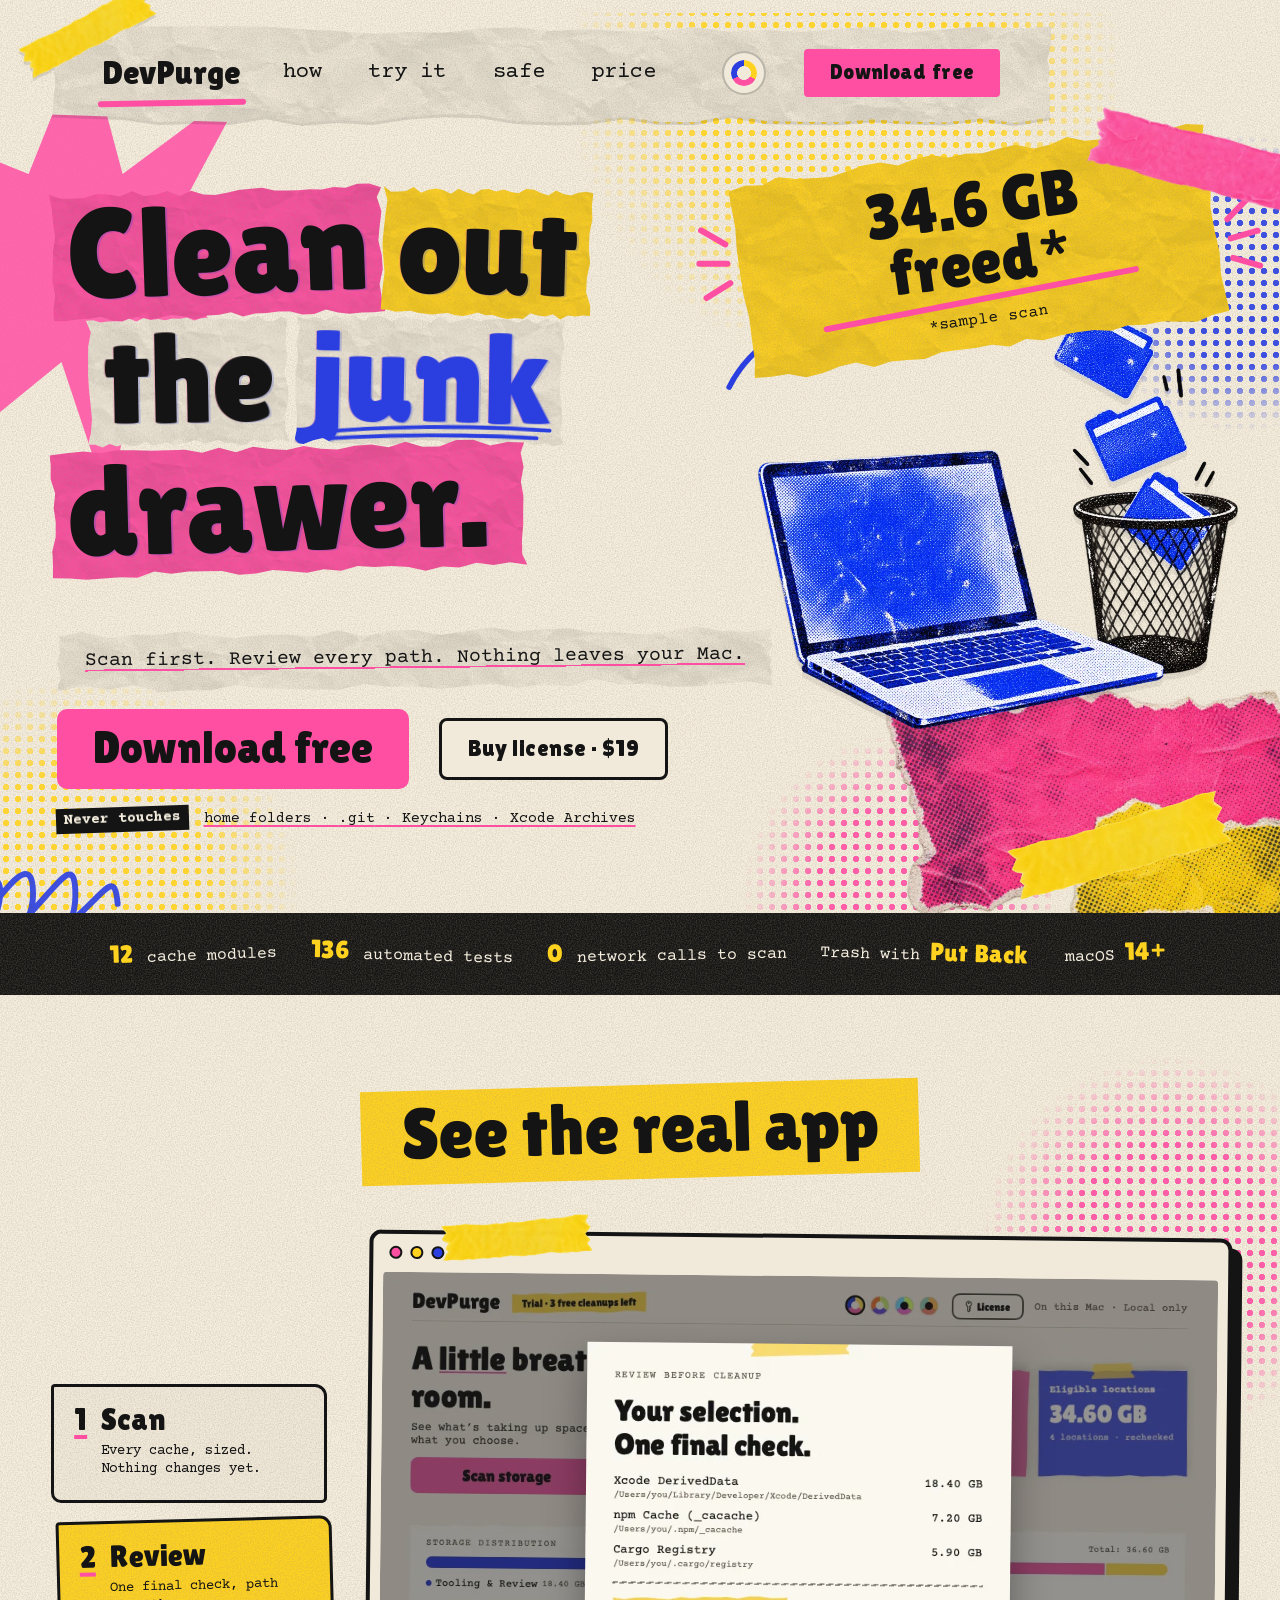
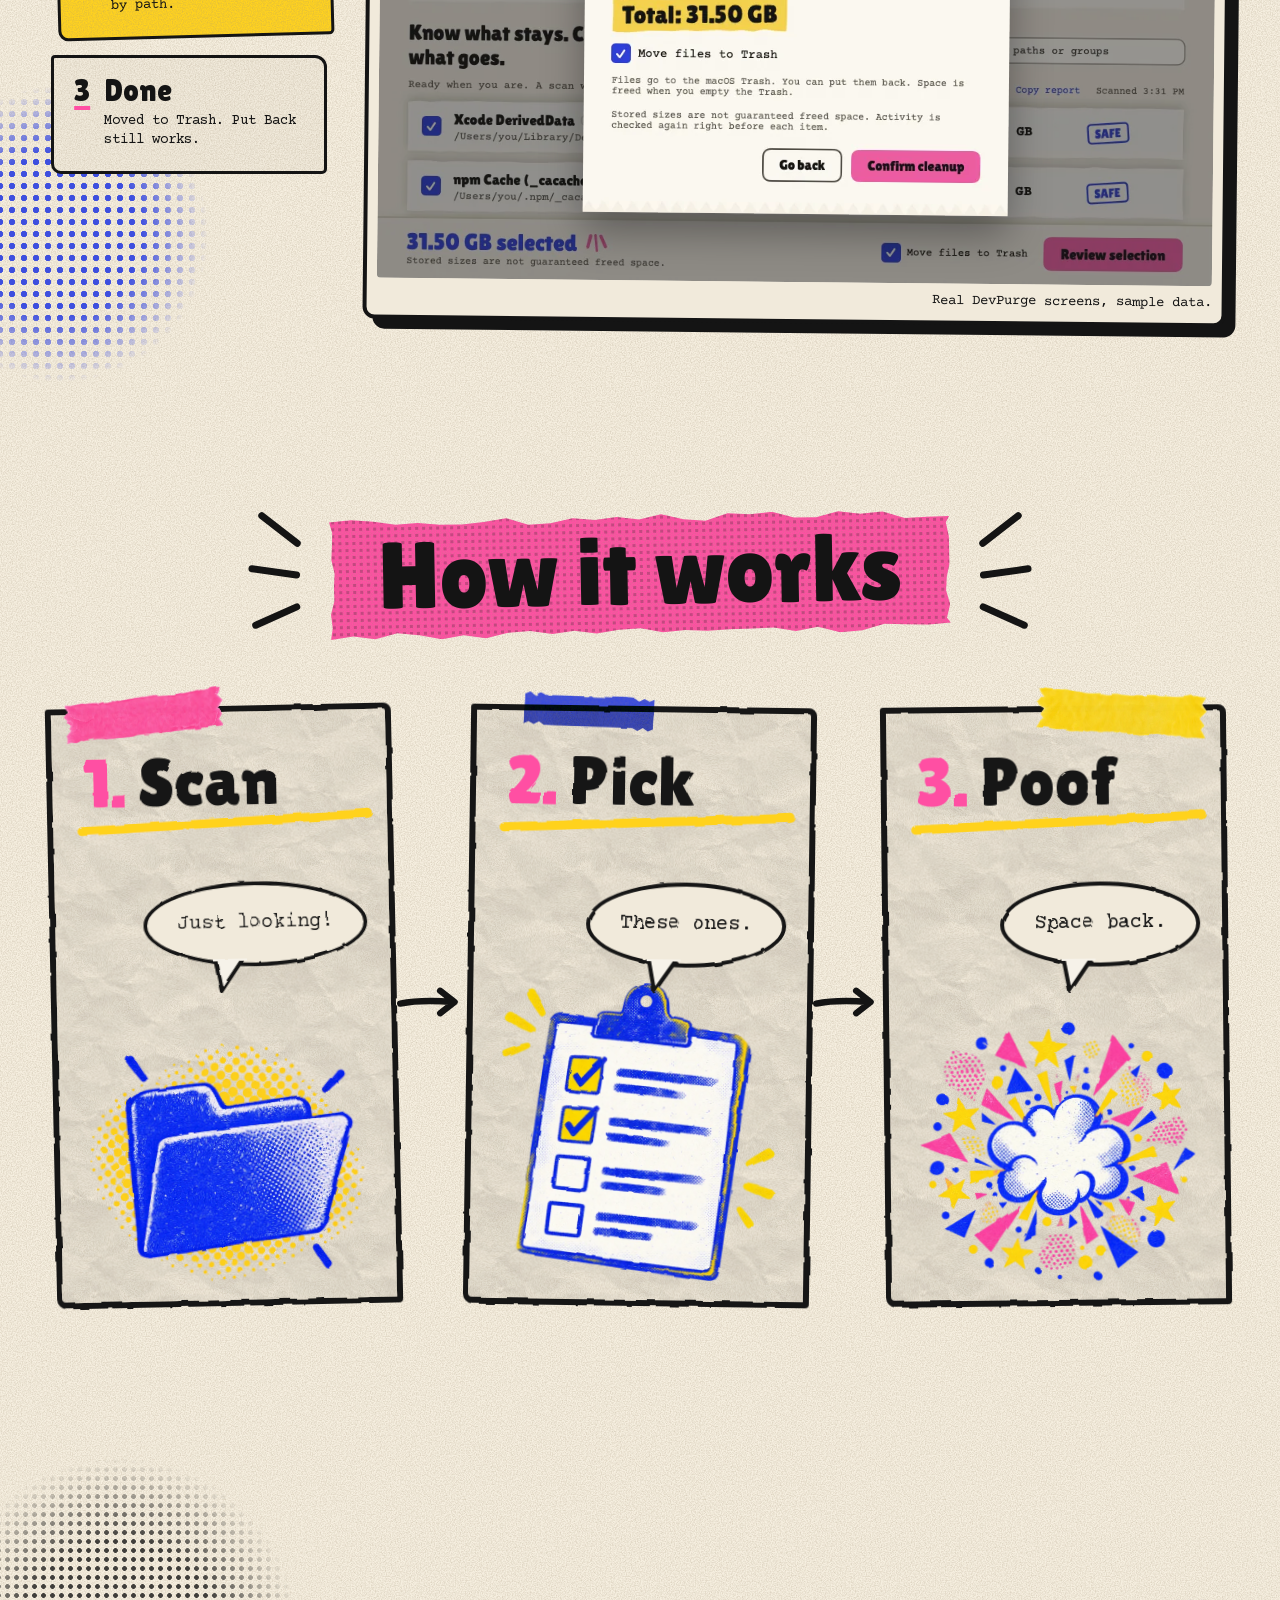
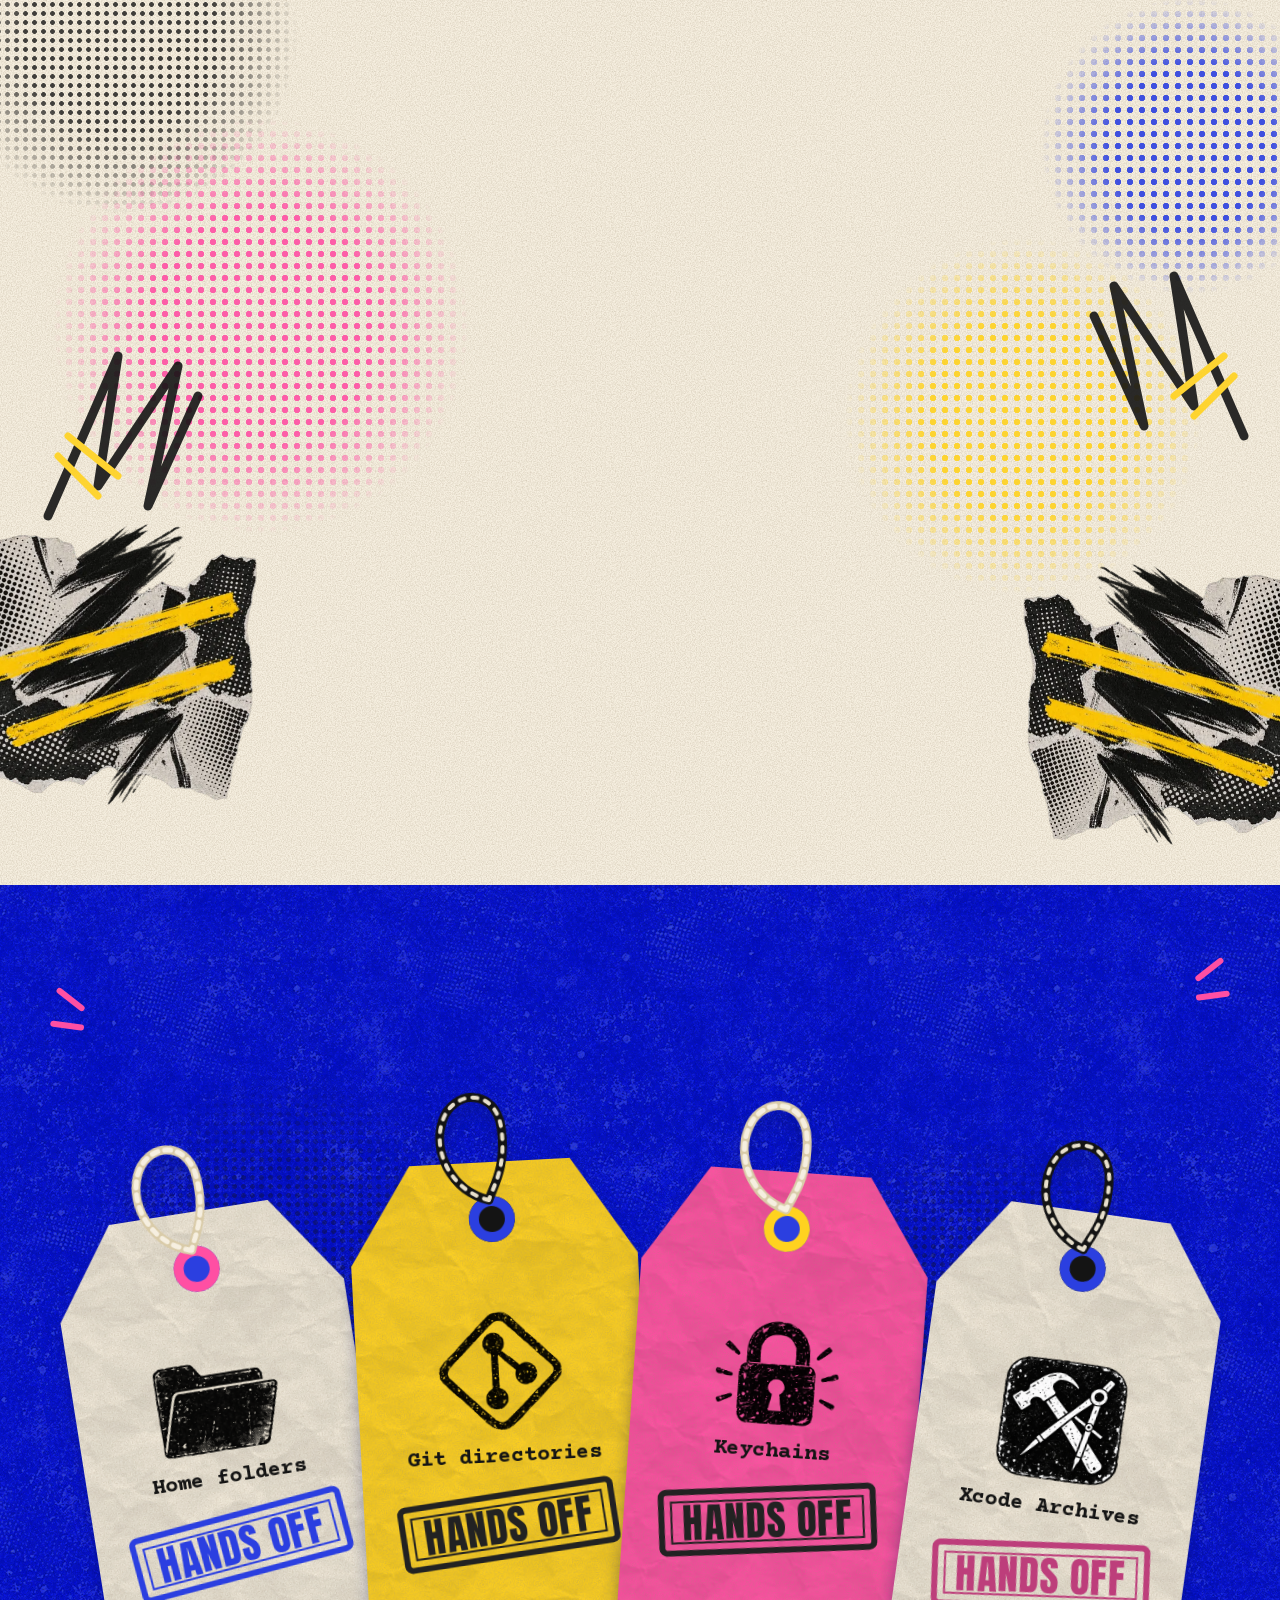
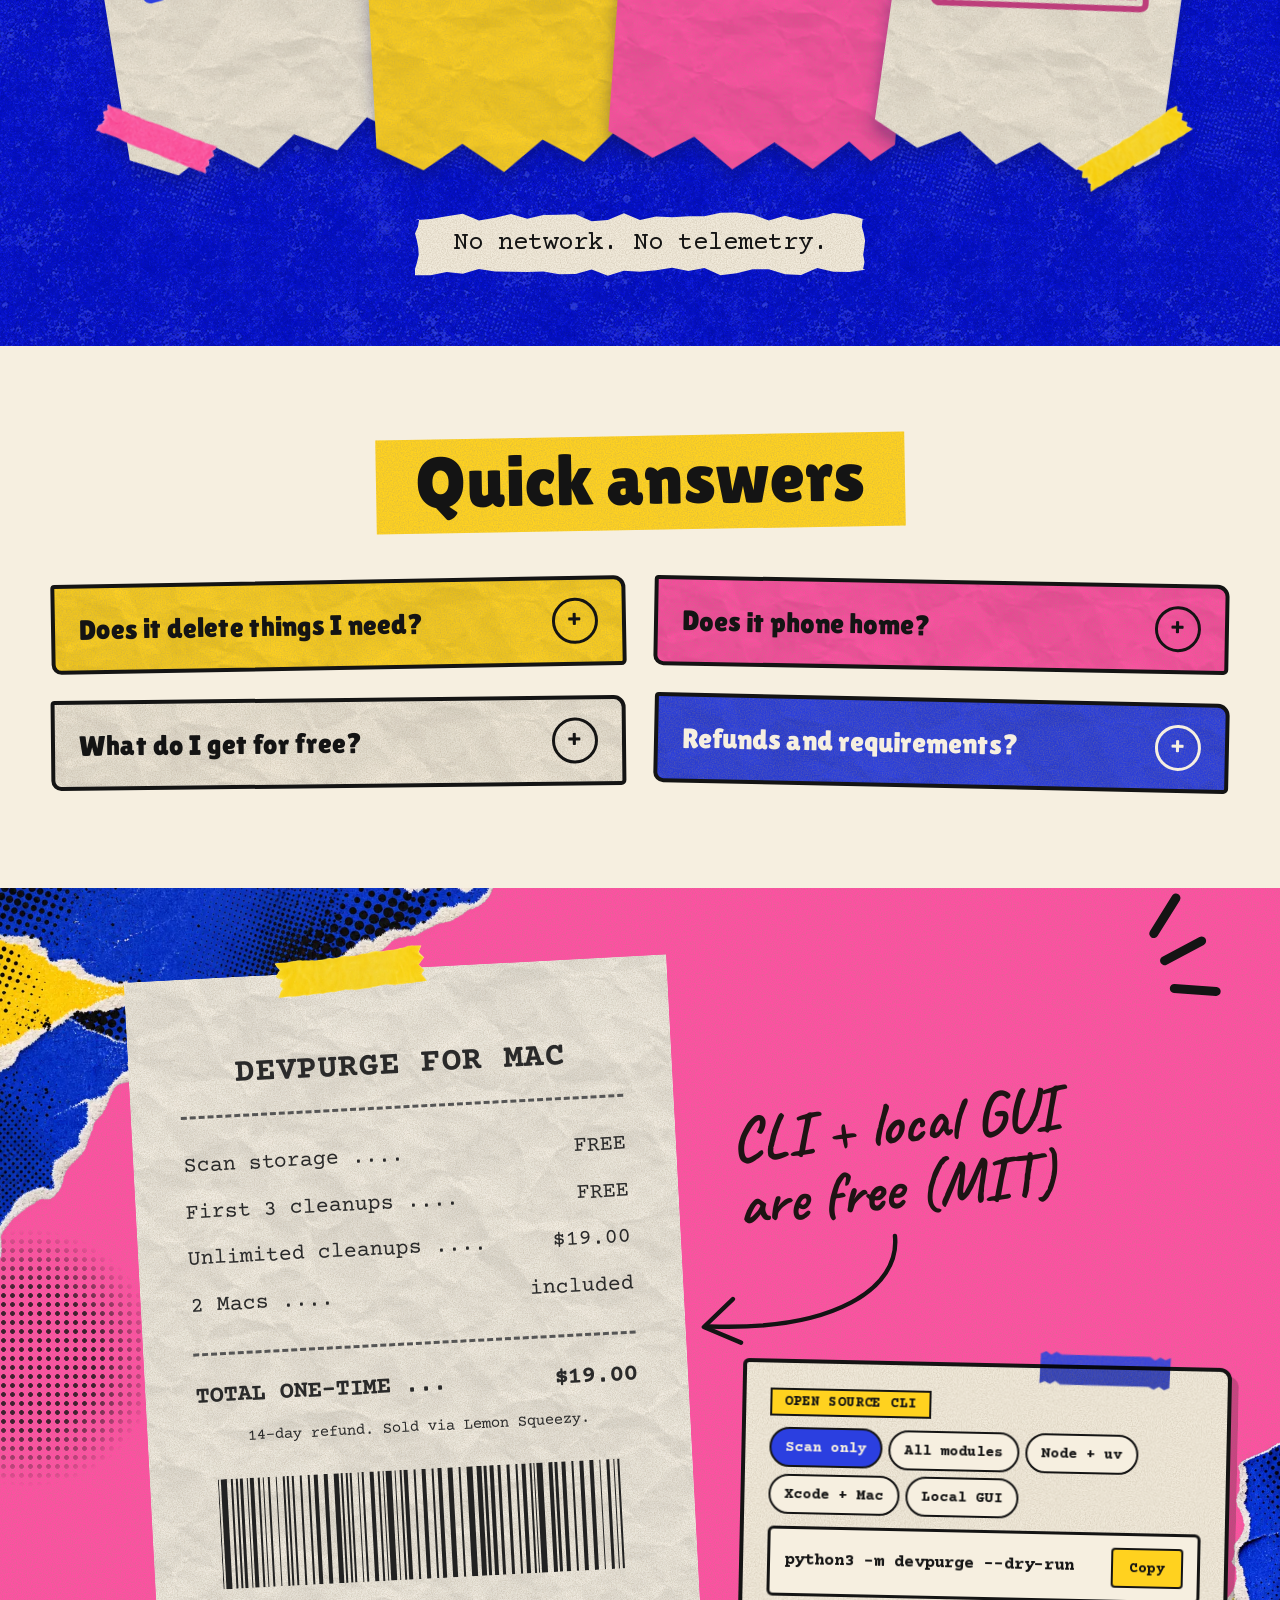
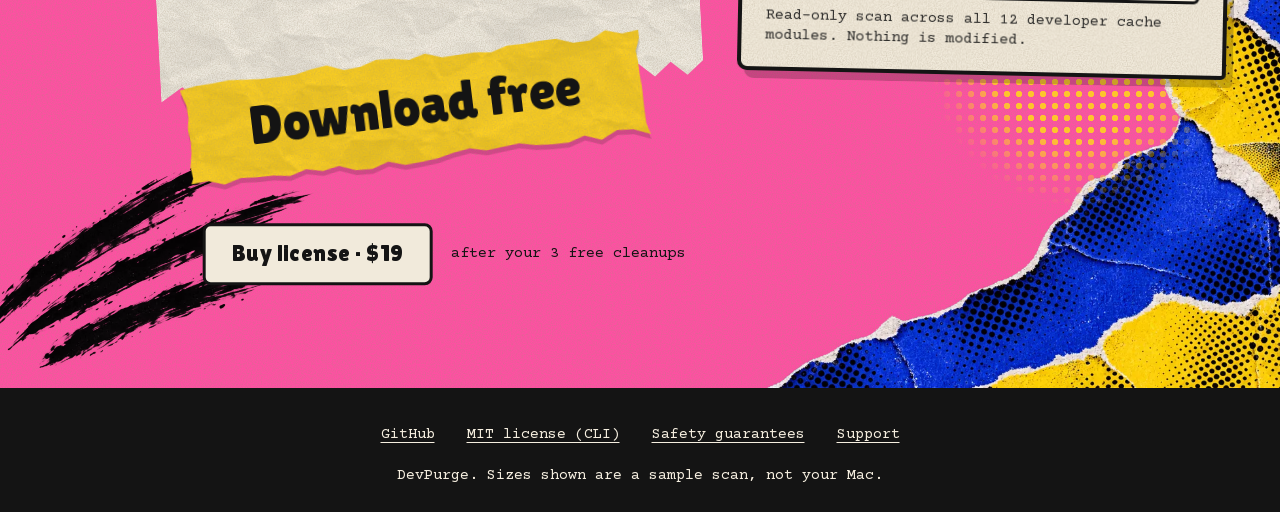
==== site/index.html @ 9d5fbc61 "feat(site): hero mouse parallax, real app walkthrough, proof strip, free-first pricing - Hero layers" ====
<!doctype html>
<html lang="en" data-palette="zine">
<head>
<meta charset="utf-8">
<meta name="viewport" content="width=device-width, initial-scale=1">
<title>DevPurge — Clean out the junk drawer</title>
<meta name="description" content="Reclaim gigabytes of developer caches on your Mac. Scan first, review every path, nothing leaves your Mac.">
<script>document.documentElement.classList.add('js')</script>
<meta name="theme-color" content="#FF4FA3">
<link rel="icon" href="favicon.svg" type="image/svg+xml">
<link rel="canonical" href="https://404kidwiz.github.io/devpurge/">
<meta property="og:type" content="website">
<meta property="og:url" content="https://404kidwiz.github.io/devpurge/">
<meta property="og:title" content="DevPurge — Clean out the junk drawer">
<meta property="og:description" content="Reclaim gigabytes of developer caches on your Mac. Scan first, review every path, nothing leaves your Mac.">
<meta property="og:image" content="https://404kidwiz.github.io/devpurge/assets/og.jpg">
<meta name="twitter:card" content="summary_large_image">
<meta name="twitter:image" content="https://404kidwiz.github.io/devpurge/assets/og.jpg">
<link rel="preload" href="fonts/LilitaOne.woff2" as="font" type="font/woff2" crossorigin>
<link rel="preload" href="fonts/Rubik.woff2" as="font" type="font/woff2" crossorigin>
<link rel="stylesheet" href="fonts.css">
<link rel="stylesheet" href="styles.css">
</head>
<body>
<!-- Shared SVG filters: rough ink edges and speckled print wear -->
<svg class="defs" aria-hidden="true" focusable="false">
  <filter id="ink" x="-5%" y="-5%" width="110%" height="110%">
    <feTurbulence type="fractalNoise" baseFrequency="0.85" numOctaves="2" seed="4" result="n"/>
    <feColorMatrix in="n" type="matrix" values="0 0 0 0 0  0 0 0 0 0  0 0 0 0 0  0 0 0 -22 16" result="holes"/>
    <feComposite in="SourceGraphic" in2="holes" operator="in" result="worn"/>
    <feTurbulence type="fractalNoise" baseFrequency="0.04" numOctaves="2" seed="9" result="w"/>
    <feDisplacementMap in="worn" in2="w" scale="2.5"/>
  </filter>
  <filter id="rough"><feTurbulence type="fractalNoise" baseFrequency="0.05" numOctaves="2" seed="2"/><feDisplacementMap in="SourceGraphic" scale="3"/></filter>
</svg>

<a class="skip" href="#main">Skip to content</a>

<header class="nav-wrap" data-nav>
  <nav class="nav torn-bg" aria-label="Main">
    <span class="tape tape--yellow" style="--r:-28deg;left:-34px;top:-12px"></span>
    <a class="logo" href="#top">DevPurge</a>
    <ul>
      <li><a href="#how">how</a></li>
      <li><a href="#review">try it</a></li>
      <li><a href="#safe">safe</a></li>
      <li><a href="#price">price</a></li>
    </ul>
    <div class="palette" data-palette-menu>
      <button type="button" class="palette__toggle" aria-expanded="false" aria-controls="palette-pop" aria-label="Change page colours">
        <span class="swatch__ring" aria-hidden="true"></span>
      </button>
      <div class="palette__pop" id="palette-pop" role="group" aria-label="Choose palette" hidden>
        <p class="palette__label">Pick a palette</p>
        <button type="button" class="swatch" data-set-palette="zine" aria-pressed="true" title="Zine · Light (pink, cobalt, yellow)" aria-label="Zine palette">
          <span class="swatch__ring" style="--a:#FFD21F;--b:#FF4FA3;--c:#2B3FE0;--bg:#F6EFE0"></span>
        </button>
        <button type="button" class="swatch" data-set-palette="citrus" aria-pressed="false" title="Citrus · Light (orange, violet, teal)" aria-label="Citrus palette">
          <span class="swatch__ring" style="--a:#B8E35A;--b:#6A48E0;--c:#FF6A13;--bg:#EFF3E1"></span>
        </button>
        <button type="button" class="swatch" data-set-palette="blacklight" aria-pressed="false" title="Blacklight · Dark (lime, magenta, cyan)" aria-label="Blacklight palette">
          <span class="swatch__ring" style="--a:#C6FF3D;--b:#FF5FD2;--c:#39D9FF;--bg:#0F1016"></span>
        </button>
        <button type="button" class="swatch" data-set-palette="ember" aria-pressed="false" title="Ember · Dark (amber, coral, sage)" aria-label="Ember palette">
          <span class="swatch__ring" style="--a:#FFB238;--b:#FF7A66;--c:#86CFBA;--bg:#1D1310"></span>
        </button>
      </div>
    </div>
    <a class="btn btn--pink btn--sm" href="https://github.com/404kidwiz/devpurge/releases/download/v3.3.1/DevPurge-3.3.1.dmg" aria-label="Download free: DevPurge for macOS">Download<span class="nav-free">free</span></a>
  </nav>
</header>

<main id="main">

<!-- 1 · HERO -->
<section class="hero" id="top">
  <div class="dots dots--yellow" data-speed="-0.12" style="--s:560px;top:-210px;right:12%"></div>
  <div class="dots dots--blue" data-speed="0.08" style="--s:300px;top:120px;right:-110px"></div>
  <div class="dots dots--yellow" data-speed="0.1" style="--s:420px;bottom:-180px;left:-120px"></div>
  <div class="dots dots--pink" data-speed="0.06" style="--s:320px;bottom:-140px;left:58%"></div>
  <div class="burst" data-speed="-0.06" aria-hidden="true"></div>
  <span class="tape tape--pink" style="--r:14deg;top:120px;right:-40px;width:230px"></span>
  <span class="tape tape--yellow" style="--r:-16deg;bottom:40px;right:4%;width:220px"></span>
  <img class="scrap" src="assets/scrap-pink.webp" alt="" width="760" height="457" aria-hidden="true" loading="lazy">
  <svg class="scribble" viewBox="0 0 260 150" aria-hidden="true"><path d="M10 130c20-70 70-90 60-40s-50 60-20 20 60-80 60-30-50 70-10 30 60-80 60-28-46 66-4 30 50-60 54-20" fill="none" stroke="var(--blue)" stroke-width="7" stroke-linecap="round"/></svg>

  <div class="hero__inner">
    <h1 class="headline" aria-label="Clean out the junk drawer.">
      <span class="row" aria-hidden="true">
        <span class="chip torn chip--pink" data-reveal style="--d:0ms;--r:-2deg"><b class="inked">Clean</b></span>
        <span class="chip torn chip--yellow" data-reveal style="--d:90ms;--r:1.5deg"><b class="inked">out</b></span>
      </span>
      <span class="row" aria-hidden="true">
        <span class="chip torn chip--paper" data-reveal style="--d:180ms;--r:-1deg"><b class="inked">the</b></span>
        <span class="chip torn chip--paper chip--junk" data-reveal style="--d:270ms;--r:1deg"><b class="inked">junk</b>
          <svg class="underline" viewBox="0 0 300 30" preserveAspectRatio="none"><path d="M4 18c80-10 190-14 292-8M10 26c90-8 170-10 270-6" fill="none" stroke="var(--blue)" stroke-width="5" stroke-linecap="round"/></svg>
        </span>
      </span>
      <span class="row" aria-hidden="true">
        <span class="chip torn chip--pink" data-reveal style="--d:360ms;--r:-1.5deg"><b class="inked">drawer.</b></span>
      </span>
    </h1>
    <p class="tagline torn" data-reveal style="--d:480ms;--r:-.6deg"><span>Scan first. Review every path. Nothing leaves your Mac.</span></p>
    <div class="cta-row" data-reveal style="--d:560ms;--r:0deg">
      <a class="btn btn--pink btn--lg" href="https://github.com/404kidwiz/devpurge/releases/download/v3.3.1/DevPurge-3.3.1.dmg" aria-label="Download free: DevPurge 3.3.1 for macOS">Download free</a>
      <a class="btn btn--ghost" href="https://404technologies.lemonsqueezy.com/checkout/buy/3c0d0268-398f-489a-854a-cb1ea34f136b">Buy license · $19</a>
    </div>
    <p class="never" data-reveal style="--d:620ms;--r:0deg"><span class="never__lead">Never touches</span> <a href="#safe">home folders · <code>.git</code> · Keychains · Xcode Archives</a></p>

    <div class="hero__art">
      <svg class="arrow arrow--hero" viewBox="0 0 220 140" aria-hidden="true"><path class="draw" d="M10 130C40 70 110 40 205 30" fill="none" stroke="var(--blue)" stroke-width="6" stroke-linecap="round"/><path class="draw" d="M175 12l32 18-26 26" fill="none" stroke="var(--blue)" stroke-width="6" stroke-linecap="round" stroke-linejoin="round"/></svg>
      <div class="sticker torn-bg" data-reveal style="--d:600ms;--r:-8deg">
        <span class="dashes dashes--pink dashes--l" aria-hidden="true"><i></i><i></i><i></i></span>
        <strong><span data-count="34.6">34.6</span> GB<br>freed*</strong>
        <small>*sample scan</small>
        <span class="dashes dashes--pink" aria-hidden="true"><i></i><i></i><i></i></span>
      </div>
      <img class="laptop" fetchpriority="high" decoding="async" src="assets/hero-laptop.webp" alt="Folders tipping off a laptop into a trash can" width="900" height="810" data-speed="-0.05">
    </div>
  </div>
</section>

<!-- 1b · PROOF -->
<section class="proof" aria-label="DevPurge facts">
  <ul class="proof__list">
    <li data-reveal style="--d:0ms;--r:-2deg"><strong>12</strong> cache modules</li>
    <li data-reveal style="--d:70ms;--r:1.5deg"><strong>136</strong> automated tests</li>
    <li data-reveal style="--d:140ms;--r:-1deg"><strong>0</strong> network calls to scan</li>
    <li data-reveal style="--d:210ms;--r:2deg">Trash with <strong>Put Back</strong></li>
    <li data-reveal style="--d:280ms;--r:-1.5deg">macOS <strong>14+</strong></li>
  </ul>
</section>

<!-- 1c · REAL APP -->
<section class="demo" id="demo" aria-labelledby="demo-title">
  <div class="dots dots--pink" style="--s:380px;top:60px;right:-80px"></div>
  <div class="dots dots--blue" style="--s:300px;bottom:40px;left:-90px"></div>
  <h2 id="demo-title" class="demo__title" data-reveal style="--r:-1.5deg"><span class="inked">See the real app</span></h2>
  <div class="demo__body" data-demo>
    <div class="demo__steps" role="tablist" aria-label="DevPurge walkthrough" aria-orientation="vertical">
      <button type="button" class="demo__step" role="tab" id="demo-tab-1" aria-controls="demo-panel" aria-selected="true" data-step="1"><em>1</em> Scan<small>Every cache, sized. Nothing changes yet.</small><i class="demo__bar" aria-hidden="true"></i></button>
      <button type="button" class="demo__step" role="tab" id="demo-tab-2" aria-controls="demo-panel" aria-selected="false" tabindex="-1" data-step="2"><em>2</em> Review<small>One final check, path by path.</small><i class="demo__bar" aria-hidden="true"></i></button>
      <button type="button" class="demo__step" role="tab" id="demo-tab-3" aria-controls="demo-panel" aria-selected="false" tabindex="-1" data-step="3"><em>3</em> Done<small>Moved to Trash. Put Back still works.</small><i class="demo__bar" aria-hidden="true"></i></button>
    </div>
    <figure class="demo__window" id="demo-panel" role="tabpanel" tabindex="0" aria-labelledby="demo-tab-1" data-step="1" data-reveal style="--r:.6deg">
      <span class="tape tape--yellow" style="--r:-5deg;top:-16px;left:8%;width:150px"></span>
      <span class="demo__chrome" aria-hidden="true"><i></i><i></i><i></i></span>
      <div class="demo__screen">
        <img class="demo__shot demo__shot--scan" data-shot="dashboard" src="assets/app/zine-dashboard.webp" width="1020" height="740" loading="lazy" decoding="async" alt="DevPurge dashboard after a scan: 138 GB free, 34.6 GB eligible, Xcode DerivedData and npm cache ticked and marked safe.">
        <img class="demo__shot demo__shot--review" data-shot="review" aria-hidden="true" src="assets/app/zine-review.webp" width="520" height="574" loading="lazy" decoding="async" alt="Review sheet listing three selected paths, a 31.5 GB total and a Move files to Trash checkbox.">
        <img class="demo__shot demo__shot--done" data-shot="done" aria-hidden="true" src="assets/app/zine-done.webp" width="1020" height="453" loading="lazy" decoding="async" alt="Results: 31.5 GB in the Trash, each path marked moved to Trash, Gradle kept because it was in use.">
      </div>
      <figcaption>Real DevPurge screens, sample data.</figcaption>
    </figure>
  </div>
</section>

<!-- 2 · HOW IT WORKS -->
<section class="how" id="how">
  <div class="how__title">
    <span class="dashes dashes--ink dashes--l" aria-hidden="true"><i></i><i></i><i></i></span>
    <h2 class="torn torn--pink" data-reveal style="--r:-1deg"><span class="inked">How it works</span></h2>
    <span class="dashes dashes--ink" aria-hidden="true"><i></i><i></i><i></i></span>
  </div>
  <ol class="panels">
    <li class="panel" data-reveal style="--d:0ms;--r:-1.2deg">
      <span class="tape tape--pink" style="--r:-6deg;top:-18px;left:4%;width:160px"></span>
      <h3><em>1.</em> Scan</h3>
      <p class="bubble">Just looking!</p>
      <img loading="lazy" src="assets/folder.webp" alt="" width="640" height="551">
    </li>
    <li class="arrow-cell" aria-hidden="true"><svg viewBox="0 0 80 40"><path d="M4 22c20-4 40-4 66-2M54 6l18 14-18 14" fill="none" stroke="var(--ink)" stroke-width="6" stroke-linecap="round" stroke-linejoin="round"/></svg></li>
    <li class="panel" data-reveal style="--d:120ms;--r:.8deg">
      <span class="tape tape--blue" style="--r:3deg;top:-16px;left:14%;width:130px"></span>
      <h3><em>2.</em> Pick</h3>
      <p class="bubble">These ones.</p>
      <img loading="lazy" src="assets/checklist.webp" alt="" width="590" height="640">
    </li>
    <li class="arrow-cell" aria-hidden="true"><svg viewBox="0 0 80 40"><path d="M4 22c20-4 40-4 66-2M54 6l18 14-18 14" fill="none" stroke="var(--ink)" stroke-width="6" stroke-linecap="round" stroke-linejoin="round"/></svg></li>
    <li class="panel" data-reveal style="--d:240ms;--r:-.6deg">
      <span class="tape tape--yellow" style="--r:4deg;top:-20px;right:4%;width:170px"></span>
      <h3><em>3.</em> Poof</h3>
      <p class="bubble">Space back.</p>
      <img loading="lazy" src="assets/poof.webp" alt="" width="640" height="603">
    </li>
  </ol>
</section>

<!-- 3 · REVIEW -->
<section class="review" id="review" aria-labelledby="review-title">
  <h2 id="review-title" class="sr-only">Review sample scan</h2>
  <div class="dots dots--ink" data-speed="0.05" style="--s:360px;top:40px;left:-60px"></div>
  <div class="dots dots--pink" data-speed="-0.05" style="--s:420px;top:300px;left:4%"></div>
  <div class="dots dots--blue" data-speed="0.07" style="--s:300px;top:180px;right:-60px"></div>
  <div class="dots dots--yellow" data-speed="-0.04" style="--s:360px;top:420px;right:6%"></div>
  <img class="inkc inkc--l" src="assets/ink-collage.webp" alt="" aria-hidden="true" width="520" height="475" loading="lazy">
  <img class="inkc inkc--r" src="assets/ink-collage.webp" alt="" aria-hidden="true" width="520" height="475" loading="lazy">
  <span class="scrawl scrawl--ink" aria-hidden="true" style="left:3%;top:520px"></span>
  <span class="scrawl scrawl--ink" aria-hidden="true" style="right:2%;top:440px;transform:scaleX(-1)"></span>

  <div class="try-bar" data-reveal style="--r:-1.2deg">
    <p class="try" id="try-note">Try it. Tap a note. Sample data, nothing moves.</p>
    <div class="try-actions">
      <button type="button" class="chip-btn" data-select-all>Select all safe</button>
      <button type="button" class="chip-btn" data-clear-all>Clear</button>
    </div>
  </div>
  <div class="board" data-board role="group" aria-label="Sample scan results" aria-describedby="try-note">
    <button class="note note--yellow" aria-pressed="true" data-size="18.4" data-reveal style="--d:0ms;--r:-1.5deg">
      <span class="tape tape--pink" style="--r:2deg;top:-14px;left:28%;width:140px"></span>
      <span class="note__name">Xcode<br>DerivedData</span><span class="note__size">18.4 GB</span><span class="box" aria-hidden="true"></span>
    </button>
    <button class="note note--pink" aria-pressed="true" data-size="7.2" data-reveal style="--d:80ms;--r:1deg">
      <span class="tape tape--yellow" style="--r:-3deg;top:-16px;left:32%;width:110px"></span>
      <span class="note__name">npm<br>cache</span><span class="note__size">7.2 GB</span><span class="box" aria-hidden="true"></span>
    </button>
    <button class="note note--blue" aria-pressed="true" data-size="5.9" data-reveal style="--d:160ms;--r:2deg">
      <span class="tape tape--dots" style="--r:-2deg;top:-14px;left:52%;width:130px"></span>
      <span class="note__name">Cargo<br>registry</span><span class="note__size">5.9 GB</span><span class="box" aria-hidden="true"></span>
    </button>
    <button class="note note--yellow note--b" aria-pressed="false" data-size="3.1" data-reveal style="--d:240ms;--r:-1deg">
      <span class="tape tape--grid" style="--r:1deg;top:-14px;left:40%;width:140px"></span>
      <span class="note__name">Homebrew</span><span class="note__size">3.1 GB</span><span class="box" aria-hidden="true"></span>
    </button>
    <div class="note note--paper note--b note--locked" role="group" data-reveal style="--d:320ms;--r:.5deg" aria-label="Gradle, 2.0 GB, skipped because it is in use">
      <span class="tape tape--pink" style="--r:-1deg;top:-14px;left:42%;width:110px"></span>
      <span class="note__name">Gradle</span><span class="note__size">2.0 GB</span>
      <span class="stamp stamp--red">Nope - in use</span>
    </div>
  </div>

  <div class="picked torn" data-reveal style="--r:-.4deg">
    <p class="picked__total"><strong data-total>31.5 GB</strong> <span>picked</span>
      <svg class="underline" viewBox="0 0 300 20" preserveAspectRatio="none" aria-hidden="true"><path d="M4 12c90-6 190-8 292-2" fill="none" stroke="var(--pink)" stroke-width="5" stroke-linecap="round"/></svg>
    </p>
    <small class="sample">sample data</small>
    <button class="btn btn--pink btn--lg" data-trash aria-disabled="false">Move to Trash</button>
  </div>
  <p class="toast" role="status" aria-live="polite" data-toast></p>
</section>

<!-- 4 · SAFETY -->
<section class="safe" id="safe">
  <div class="dots dots--ink" style="--s:420px;top:180px;left:6%;opacity:.35"></div>
  <div class="dots dots--ink" style="--s:420px;top:240px;right:8%;opacity:.35"></div>
  <span class="dashes dashes--pink dashes--l safe__d1" aria-hidden="true"><i></i><i></i></span>
  <span class="dashes dashes--pink safe__d2" aria-hidden="true"><i></i><i></i></span>
  <h2 class="safe__title" data-reveal>Some stuff is <span class="ul">off limits.</span></h2>
  <ul class="tags">
    <li class="tag tag--paper" data-reveal style="--d:0ms;--r:-9deg">
      <span class="string" aria-hidden="true"></span><span class="hole hole--pink"></span>
      <img loading="lazy" src="assets/icon-folder.webp" alt="" width="360" height="269">
      <span class="tag__label">Home folders</span>
      <span class="stamp stamp--blue">Hands off</span>
      <span class="tape tape--pink" style="--r:30deg;bottom:30px;left:-30px;width:120px"></span>
    </li>
    <li class="tag tag--yellow" data-reveal style="--d:90ms;--r:-3deg">
      <span class="string string--dark" aria-hidden="true"></span><span class="hole hole--blue"></span>
      <img loading="lazy" src="assets/icon-branch.webp" alt="" width="360" height="348">
      <span class="tag__label">Git directories</span>
      <span class="stamp stamp--ink">Hands off</span>
    </li>
    <li class="tag tag--pink" data-reveal style="--d:180ms;--r:4deg">
      <span class="string" aria-hidden="true"></span><span class="hole hole--yellow"></span>
      <img loading="lazy" src="assets/icon-lock.webp" alt="" width="360" height="303">
      <span class="tag__label">Keychains</span>
      <span class="stamp stamp--ink">Hands off</span>
    </li>
    <li class="tag tag--paper" data-reveal style="--d:270ms;--r:8deg">
      <span class="string string--dark" aria-hidden="true"></span><span class="hole hole--blue"></span>
      <img loading="lazy" src="assets/icon-hammer.webp" alt="" width="360" height="358">
      <span class="tag__label">Xcode Archives</span>
      <span class="stamp stamp--pink">Hands off</span>
      <span class="tape tape--yellow" style="--r:-40deg;bottom:20px;right:-34px;width:120px"></span>
    </li>
  </ul>
  <p class="safe__foot torn" data-reveal><span>No network. No telemetry.</span></p>
</section>

<!-- 4b · FAQ -->
<section class="faq" id="faq" aria-labelledby="faq-title">
  <h2 id="faq-title" class="faq__title" data-reveal style="--r:-1deg"><span class="inked">Quick answers</span></h2>
  <div class="faq__grid">
    <details class="qa qa--yellow" data-reveal style="--d:0ms;--r:-1deg"><summary>Does it delete things I need?</summary><p>Only the paths you tick. Scanning is read-only, and anything running or open is skipped. Home folders, <code>.git</code> directories, Keychains and Xcode Archives are never touched.</p></details>
    <details class="qa qa--pink" data-reveal style="--d:80ms;--r:1deg"><summary>Does it phone home?</summary><p>No telemetry. The app only contacts Lemon Squeezy to activate, validate (at most daily) or deactivate a license, and it works offline for 14 days.</p></details>
    <details class="qa qa--paper" data-reveal style="--d:160ms;--r:-.6deg"><summary>What do I get for free?</summary><p>Unlimited scans and reports plus your first 3 cleanups. The CLI and local GUI are open source (MIT) and free.</p></details>
    <details class="qa qa--blue" data-reveal style="--d:240ms;--r:1.2deg"><summary>Refunds and requirements?</summary><p>$19 one-time for up to 2 Macs, with a 14-day refund window through Lemon Squeezy. Needs macOS 14 or later.</p></details>
  </div>
</section>

<!-- 5 · GET IT -->
<section class="get" id="price">
  <img class="coll coll--tl" src="assets/collage-tl.webp" alt="" aria-hidden="true" width="800" height="800" loading="lazy">
  <img class="coll coll--br" src="assets/collage-br.webp" alt="" aria-hidden="true" width="800" height="800" loading="lazy">
  <img class="slashes" src="assets/slashes.webp" alt="" aria-hidden="true" width="600" height="400" loading="lazy">
  <div class="dots dots--yellow" style="--s:300px;bottom:180px;right:4%"></div>
  <div class="dots dots--ink" style="--s:260px;top:340px;left:-100px"></div>
  <span class="dashes dashes--ink get__d1" aria-hidden="true"><i></i><i></i><i></i></span>
  <span class="dashes dashes--ink get__d2" aria-hidden="true"><i></i><i></i><i></i></span>

  <div class="get__inner">
    <div class="receipt-wrap" data-receipt>
      <span class="tape tape--yellow" style="--r:-4deg;top:-18px;left:28%;width:150px;z-index:3"></span>
      <div class="receipt-print" data-print><div class="receipt">
        <h2>DEVPURGE FOR MAC</h2>
        <hr>
        <dl>
          <div><dt>Scan storage</dt><dd>FREE</dd></div>
          <div><dt>First 3 cleanups</dt><dd>FREE</dd></div>
          <div><dt>Unlimited cleanups</dt><dd>$19.00</dd></div>
          <div><dt>2 Macs</dt><dd>included</dd></div>
        </dl>
        <hr>
        <p class="receipt__total"><span>TOTAL ONE-TIME</span><span>$19.00</span></p>
        <p class="receipt__fine">14-day refund. Sold via Lemon Squeezy.</p>
        <div class="barcode" data-barcode aria-hidden="true"></div>
      </div></div>
      <a class="btn-sticker torn-bg" href="https://github.com/404kidwiz/devpurge/releases/download/v3.3.1/DevPurge-3.3.1.dmg" aria-label="Download free: DevPurge 3.3.1 for macOS"><span class="inked">Download free</span></a>
      <p class="get__buy"><a class="btn btn--ghost" href="https://404technologies.lemonsqueezy.com/checkout/buy/3c0d0268-398f-489a-854a-cb1ea34f136b">Buy license · $19</a><span>after your 3 free cleanups</span></p>
    </div>
    <div class="cli-col">
      <div class="handnote">
        <p>CLI + local GUI<br>are free (MIT)</p>
        <svg viewBox="0 0 260 120" aria-hidden="true"><path class="draw" d="M240 10c0 60-80 100-220 80" fill="none" stroke="var(--ink)" stroke-width="5" stroke-linecap="round"/><path class="draw" d="M50 62L14 90l40 22" fill="none" stroke="var(--ink)" stroke-width="5" stroke-linecap="round" stroke-linejoin="round"/></svg>
      </div>
      <div class="cli-card" id="cli-card" data-cli-card>
        <span class="tape tape--blue" style="--r:2deg;top:-15px;right:12%;width:130px"></span>
        <div class="cli-card__head">
          <span class="cli-card__badge">OPEN SOURCE CLI</span>
          <span class="cli-card__stamp" data-cli-stamp aria-live="polite">COPIED!</span>
        </div>
        <div class="cli-modes" role="tablist" aria-label="CLI command presets">
          <button type="button" class="cli-mode" role="tab" aria-selected="true" data-cli-cmd="python3 -m devpurge --dry-run" data-cli-note="Read-only scan across all 12 developer cache modules. Nothing is modified.">Scan only</button>
          <button type="button" class="cli-mode" role="tab" aria-selected="false" data-cli-cmd="python3 -m devpurge --all" data-cli-note="Runs every module with interactive confirmation before any cleanup.">All modules</button>
          <button type="button" class="cli-mode" role="tab" aria-selected="false" data-cli-cmd="python3 -m devpurge --node --uv" data-cli-note="Targets npm/pnpm/Yarn caches, stale node_modules, and uv Python environments.">Node + uv</button>
          <button type="button" class="cli-mode" role="tab" aria-selected="false" data-cli-cmd="python3 -m devpurge --mac" data-cli-note="Clears Xcode DerivedData, Simulator caches, CocoaPods, and SwiftPM caches.">Xcode + Mac</button>
          <button type="button" class="cli-mode" role="tab" aria-selected="false" data-cli-cmd="python3 -m devpurge --gui" data-cli-note="Starts the local localhost web dashboard on 127.0.0.1 with zero external calls.">Local GUI</button>
        </div>
        <div class="cli-box">
          <code class="cli-box__code" data-cli-output>python3 -m devpurge --dry-run</code>
          <button type="button" class="cli-box__copy" data-cli-copy aria-label="Copy CLI command">Copy</button>
        </div>
        <p class="cli-card__note" data-cli-desc>Read-only scan across all 12 developer cache modules. Nothing is modified.</p>
      </div>
    </div>
  </div>
</section>
</main>

<footer class="foot">
  <nav aria-label="Footer">
    <a href="https://github.com/404kidwiz/devpurge">GitHub</a>
    <a href="https://github.com/404kidwiz/devpurge/blob/main/LICENSE">MIT license (CLI)</a>
    <a href="https://github.com/404kidwiz/devpurge#safety-guarantees">Safety guarantees</a>
    <a href="https://github.com/404kidwiz/devpurge/issues">Support</a>
  </nav>
  <p>DevPurge. Sizes shown are a sample scan, not your Mac.</p>
</footer>

<script src="main.js" defer></script>
</body>
</html>
---- site/fonts.css ----
@font-face {
  font-family: 'Anton';
  font-style: normal;
  font-weight: 400;
  font-display: swap;
  src: url('fonts/Anton-400.woff2') format('woff2');
  unicode-range: U+0000-00FF, U+0131, U+0152-0153, U+02BB-02BC, U+02C6, U+02DA, U+02DC, U+0304, U+0308, U+0329, U+2000-206F, U+20AC, U+2122, U+2191, U+2193, U+2212, U+2215, U+FEFF, U+FFFD;
}
@font-face {
  font-family: 'Caveat';
  font-style: normal;
  font-weight: 600;
  font-display: swap;
  src: url('fonts/Caveat.woff2') format('woff2');
  unicode-range: U+0000-00FF, U+0131, U+0152-0153, U+02BB-02BC, U+02C6, U+02DA, U+02DC, U+0304, U+0308, U+0329, U+2000-206F, U+20AC, U+2122, U+2191, U+2193, U+2212, U+2215, U+FEFF, U+FFFD;
}
@font-face {
  font-family: 'Caveat';
  font-style: normal;
  font-weight: 700;
  font-display: swap;
  src: url('fonts/Caveat.woff2') format('woff2');
  unicode-range: U+0000-00FF, U+0131, U+0152-0153, U+02BB-02BC, U+02C6, U+02DA, U+02DC, U+0304, U+0308, U+0329, U+2000-206F, U+20AC, U+2122, U+2191, U+2193, U+2212, U+2215, U+FEFF, U+FFFD;
}
@font-face {
  font-family: 'Courier Prime';
  font-style: normal;
  font-weight: 400;
  font-display: swap;
  src: url('fonts/CourierPrime-400.woff2') format('woff2');
  unicode-range: U+0000-00FF, U+0131, U+0152-0153, U+02BB-02BC, U+02C6, U+02DA, U+02DC, U+0304, U+0308, U+0329, U+2000-206F, U+20AC, U+2122, U+2191, U+2193, U+2212, U+2215, U+FEFF, U+FFFD;
}
@font-face {
  font-family: 'Courier Prime';
  font-style: normal;
  font-weight: 700;
  font-display: swap;
  src: url('fonts/CourierPrime-700.woff2') format('woff2');
  unicode-range: U+0000-00FF, U+0131, U+0152-0153, U+02BB-02BC, U+02C6, U+02DA, U+02DC, U+0304, U+0308, U+0329, U+2000-206F, U+20AC, U+2122, U+2191, U+2193, U+2212, U+2215, U+FEFF, U+FFFD;
}
@font-face {
  font-family: 'Rubik';
  font-style: normal;
  font-weight: 500;
  font-display: swap;
  src: url('fonts/Rubik.woff2') format('woff2');
  unicode-range: U+0000-00FF, U+0131, U+0152-0153, U+02BB-02BC, U+02C6, U+02DA, U+02DC, U+0304, U+0308, U+0329, U+2000-206F, U+20AC, U+2122, U+2191, U+2193, U+2212, U+2215, U+FEFF, U+FFFD;
}
@font-face {
  font-family: 'Rubik';
  font-style: normal;
  font-weight: 700;
  font-display: swap;
  src: url('fonts/Rubik.woff2') format('woff2');
  unicode-range: U+0000-00FF, U+0131, U+0152-0153, U+02BB-02BC, U+02C6, U+02DA, U+02DC, U+0304, U+0308, U+0329, U+2000-206F, U+20AC, U+2122, U+2191, U+2193, U+2212, U+2215, U+FEFF, U+FFFD;
}
@font-face {
  font-family: 'Rubik';
  font-style: normal;
  font-weight: 800;
  font-display: swap;
  src: url('fonts/Rubik.woff2') format('woff2');
  unicode-range: U+0000-00FF, U+0131, U+0152-0153, U+02BB-02BC, U+02C6, U+02DA, U+02DC, U+0304, U+0308, U+0329, U+2000-206F, U+20AC, U+2122, U+2191, U+2193, U+2212, U+2215, U+FEFF, U+FFFD;
}
@font-face {
  font-family: 'Rubik';
  font-style: normal;
  font-weight: 900;
  font-display: swap;
  src: url('fonts/Rubik.woff2') format('woff2');
  unicode-range: U+0000-00FF, U+0131, U+0152-0153, U+02BB-02BC, U+02C6, U+02DA, U+02DC, U+0304, U+0308, U+0329, U+2000-206F, U+20AC, U+2122, U+2191, U+2193, U+2212, U+2215, U+FEFF, U+FFFD;
}
@font-face {
  font-family: 'Lilita One';
  font-style: normal;
  font-weight: 400;
  font-display: swap;
  src: url('fonts/LilitaOne.woff2') format('woff2');
  unicode-range: U+0000-00FF, U+0131, U+0152-0153, U+02BB-02BC, U+02C6, U+02DA, U+02DC, U+0304, U+0308, U+0329, U+2000-206F, U+20AC, U+2122, U+2191, U+2193, U+2212, U+2215, U+FEFF, U+FFFD;
}
---- site/styles.css ----
:root {
  --paper: #F6EFE0;
  --paper-2: #EFE6D2;
  --pink: #FF4FA3;
  --blue: #2B3FE0;
  --yellow: #FFD21F;
  --ink: #141414;
  --card: #F1EADB;
  --red: #D3262E;
  --display: 'Rubik', 'Arial Rounded MT Bold', system-ui, sans-serif;
  --type: 'Courier Prime', 'Courier New', ui-monospace, monospace;
  --poster: 'Lilita One', 'Rubik', system-ui, sans-serif;
  --stamp: 'Anton', 'Impact', sans-serif;
  --hand: 'Caveat', 'Marker Felt', cursive;
  --ease-pop: cubic-bezier(.16, 1, .3, 1);
  --ease-out: cubic-bezier(.22, 1, .36, 1);
  /* Paper grain: fractal noise tinted as warm fibres */
  --grain: url("data:image/svg+xml,%3Csvg xmlns='http://www.w3.org/2000/svg' width='240' height='240'%3E%3Cfilter id='g'%3E%3CfeTurbulence type='fractalNoise' baseFrequency='.8' numOctaves='3' stitchTiles='stitch'/%3E%3CfeColorMatrix values='0 0 0 0 .35 0 0 0 0 .28 0 0 0 0 .18 0 0 0 .55 -.18'/%3E%3C/filter%3E%3Crect width='100%25' height='100%25' filter='url(%23g)'/%3E%3C/svg%3E");
}

* { box-sizing: border-box; }
html { overflow-x: clip; scroll-behavior: smooth; -webkit-text-size-adjust: 100%; }
body {
  margin: 0;
  background: var(--paper) var(--grain);
  color: var(--ink);
  font: 400 18px/1.4 var(--type);
  overflow-x: hidden;
  overflow-x: clip;
  -webkit-font-smoothing: antialiased;
}
img { display: block; max-width: 100%; height: auto; }
button { font: inherit; color: inherit; }
a { color: inherit; }
.defs { position: absolute; width: 0; height: 0; }
.sr-only { position: absolute; width: 1px; height: 1px; overflow: hidden; clip: rect(0 0 0 0); white-space: nowrap; }
.skip { position: absolute; left: 12px; top: -60px; z-index: 100; background: var(--ink); color: var(--paper); padding: 10px 14px; }
.skip:focus { top: 12px; }
:focus-visible { outline: 3px solid var(--blue); outline-offset: 4px; }

/* ------- shared print primitives ------- */
.inked { filter: url(#ink); }
.torn { clip-path: var(--torn, none); }

.tape {
  position: absolute; z-index: 2; height: 34px; width: 140px;
  transform: rotate(var(--r, 0deg));
  opacity: .88; mix-blend-mode: multiply; pointer-events: none;
  clip-path: polygon(0 8%, 4% 0, 8% 10%, 12% 0, 16% 8%, 84% 0, 88% 10%, 92% 0, 96% 8%, 100% 0, 100% 92%, 96% 100%, 92% 90%, 88% 100%, 84% 92%, 16% 100%, 12% 90%, 8% 100%, 4% 92%, 0 100%);
  background-image: var(--grain);
}
.tape--yellow { background-color: var(--yellow); }
.tape--pink { background-color: var(--pink); }
.tape--blue { background-color: var(--blue); opacity: .95; }
.tape--dots { background: radial-gradient(circle, var(--blue) 28%, transparent 31%) 0 0/11px 11px, #F3EEF6; mix-blend-mode: normal; }
.tape--grid { background: linear-gradient(90deg, transparent 80%, #F3EEF6 80%) 0 0/16px 100%, linear-gradient(transparent 46%, #F3EEF6 46%, #F3EEF6 54%, transparent 54%), var(--blue); mix-blend-mode: normal; }

.dots {
  position: absolute; z-index: 0; width: var(--s); height: var(--s); border-radius: 50%; pointer-events: none;
  --c: var(--yellow);
  background: radial-gradient(circle, var(--c) 34%, transparent 38%) 0 0/12px 12px;
  -webkit-mask: radial-gradient(circle, #000 38%, transparent 70%);
          mask: radial-gradient(circle, #000 38%, transparent 70%);
  opacity: .9;
}
.dots--pink { --c: var(--pink); }
.dots--blue { --c: var(--blue); }
.dots--ink { --c: var(--ink); background-size: 9px 9px; opacity: .8; }

.dashes { position: absolute; display: block; width: 46px; height: 46px; pointer-events: none; }
.dashes i { position: absolute; left: 0; width: 34px; height: 6px; border-radius: 6px; background: var(--c, var(--ink)); transform-origin: left center; }
.dashes i:nth-child(1) { top: 2px; transform: rotate(-38deg); }
.dashes i:nth-child(2) { top: 20px; transform: rotate(-8deg); }
.dashes i:nth-child(3) { top: 38px; transform: rotate(24deg); }
.dashes--l { transform: scaleX(-1); }
.dashes--pink { --c: var(--pink); }
.dashes--ink { --c: var(--ink); }

.btn {
  display: inline-flex; align-items: center; justify-content: center; text-decoration: none; border: 0; cursor: pointer;
  font: 400 20px/1 var(--type); letter-spacing: .02em;
  padding: 14px 30px; border-radius: 4px;
  box-shadow: 0 0 0 0 var(--ink);
  transition: transform .18s var(--ease-pop), box-shadow .18s var(--ease-out), background-color .2s;
}
.btn--pink { background: var(--pink); color: #fff; }
.btn--lg { font: 800 clamp(28px, 3vw, 44px)/1 var(--display); padding: 18px 34px; border-radius: 10px; }

/* ------- nav ------- */
.nav-wrap { position: sticky; top: 0; z-index: 50; padding: 26px clamp(16px, 4vw, 60px) 0; pointer-events: none; transition: transform .3s var(--ease-out); }
.nav {
  position: relative; pointer-events: auto;
  display: flex; align-items: center; gap: clamp(18px, 3vw, 54px);
  width: min(1000px, 100%); padding: 22px clamp(18px, 4vw, 80px) 26px;
  filter: drop-shadow(0 3px 0 rgba(20,20,20,.12));
  transition: transform .3s var(--ease-out);
}
.nav-wrap.is-scrolled { transform: translateY(-16px); }
.nav-wrap.is-hidden { transform: translateY(-140%); }
.nav-wrap.is-scrolled .nav { transform: rotate(-.4deg) scale(.96); transform-origin: left top; }
.logo { position: relative; font: 900 clamp(26px, 2.6vw, 38px)/1 var(--display); letter-spacing: -.02em; text-decoration: none; filter: url(#ink); }
.logo::after { content: ''; position: absolute; left: -4px; right: -6px; bottom: -9px; height: 6px; border-radius: 6px; background: var(--pink); transform: rotate(-1deg); }
.nav ul { display: flex; gap: clamp(18px, 3vw, 54px); margin: 0; padding: 0; list-style: none; }
.nav ul a { position: relative; font-size: 22px; text-decoration: none; }
.nav ul a::after { content: ''; position: absolute; left: -2px; right: -2px; bottom: -4px; height: 4px; border-radius: 4px; background: var(--blue); transform: scaleX(0) rotate(-2deg); transform-origin: left; transition: transform .25s var(--ease-out); }
.nav ul a:focus-visible::after { transform: scaleX(1) rotate(-2deg); }
.btn--sm { padding: 14px 30px; }
.nav .dashes { right: -64px; top: 18px; }

/* ------- hero ------- */
.hero { position: relative; overflow: hidden; display: grid; align-content: center; margin-top: -110px; padding: 150px clamp(16px, 4vw, 60px) 70px; min-height: 100vh; }
.burst {
  position: absolute; z-index: 0; left: -90px; top: 70px; width: 330px; height: 330px;
  background: radial-gradient(circle, var(--pink) 36%, transparent 40%) 0 0/9px 9px, var(--pink);
  opacity: .85;
  clip-path: polygon(50% 0, 58% 30%, 85% 10%, 70% 38%, 100% 42%, 72% 55%, 92% 82%, 62% 68%, 55% 100%, 45% 70%, 18% 92%, 30% 62%, 0 58%, 28% 45%, 8% 18%, 38% 30%);
}
.scribble { position: absolute; left: -10px; bottom: 10px; width: 260px; z-index: 1; }
.hero__inner { position: relative; z-index: 1; display: grid; grid-template-columns: minmax(0, 1.25fr) minmax(0, 1fr); grid-template-rows: auto auto; column-gap: 2vw; max-width: 1500px; margin: 0 auto; align-items: end; }
.headline { grid-column: 1; margin: 0; font: 900 clamp(56px, 10vw, 160px)/.86 var(--display); letter-spacing: -.035em; }
.headline .row { display: flex; align-items: flex-end; gap: .05em; margin-bottom: -.02em; }
.chip { position: relative; display: inline-block; padding: .06em .12em .12em; transform: rotate(var(--r)); background-image: var(--grain); }
.chip b { display: block; font-weight: 900; }
.chip--pink { background-color: var(--pink); }
.chip--yellow { background-color: var(--yellow); margin-left: -.06em; }
.chip--paper { background-color: var(--card); filter: drop-shadow(0 2px 0 rgba(0,0,0,.08)); }
.chip--junk { color: var(--blue); }
.chip--junk .underline { position: absolute; left: 6%; right: 4%; bottom: .02em; width: 90%; height: .18em; }
.headline .row:nth-child(2) { margin-left: .28em; }
.headline .row:nth-child(3) .chip { padding-right: .3em; }
.tagline { grid-column: 1; justify-self: start; margin: 22px 0 0 .3em; padding: 16px 28px 18px; background: var(--card) var(--grain); font-size: clamp(16px, 1.55vw, 24px); transform: rotate(var(--r)); white-space: nowrap; }
.tagline span { background: linear-gradient(transparent 88%, var(--pink) 88%, var(--pink) 96%, transparent 96%); }
.hero__art { grid-column: 2; grid-row: 1 / span 2; position: relative; align-self: stretch; min-height: 560px; }
.sticker {
  position: absolute; right: 2%; top: 0; z-index: 3;
  padding: 26px 44px 22px; background: var(--yellow) var(--grain);
  text-align: center; transform: rotate(var(--r));
  transition: transform .35s var(--ease-pop);
}
.sticker strong { display: block; font: 900 clamp(40px, 4.4vw, 70px)/.95 var(--display); letter-spacing: -.03em; filter: url(#ink); }
.sticker strong::after { content: ''; display: block; height: 6px; margin: 6px 10% 0 8%; border-radius: 6px; background: var(--pink); transform: rotate(-3deg); }
.sticker small { display: block; margin-top: 6px; font-size: 16px; }
.sticker .dashes { right: -54px; top: 50%; }
.sticker .dashes--l { left: -54px; right: auto; top: 28%; }
.arrow { position: absolute; }
.arrow--hero { left: -6%; top: 120px; width: 200px; z-index: 2; }
.laptop { position: absolute; right: -2%; bottom: -40px; width: min(100%, 680px); z-index: 1; filter: drop-shadow(0 6px 0 rgba(20,20,20,.08)); }

/* ------- how ------- */
.how { position: relative; padding: 90px clamp(16px, 4vw, 60px) 110px; }
.how__title { position: relative; display: flex; justify-content: center; align-items: center; gap: 30px; margin-bottom: 70px; }
.how__title h2 { margin: 0; padding: 10px 48px 18px; background: var(--pink) var(--grain); transform: rotate(var(--r)); font: 900 clamp(48px, 6.6vw, 104px)/1 var(--display); letter-spacing: -.03em; }
.how__title .dashes { position: relative; width: 70px; height: 70px; }
.how__title .dashes i { width: 52px; height: 7px; }
.how__title .dashes i:nth-child(2) { top: 32px; } .how__title .dashes i:nth-child(3) { top: 62px; }
.panels { display: grid; grid-template-columns: minmax(0,1fr) 70px minmax(0,1fr) 70px minmax(0,1fr); align-items: center; max-width: 1500px; margin: 0 auto; padding: 0; list-style: none; }
.panel {
  position: relative; min-height: 600px; padding: 34px 30px 20px;
  background: var(--card) var(--grain);
  border: 4px solid var(--ink); border-radius: 3px 8px 4px 10px;
  filter: url(#rough);
  transform: rotate(var(--r));
  transition: transform .4s var(--ease-pop);
}
.panel h3 { position: relative; display: inline-block; margin: 0; font: 900 clamp(48px, 4.6vw, 80px)/1 var(--display); letter-spacing: -.03em; }
.panel h3 em { font-style: normal; color: var(--pink); }
.panel h3::after { content: ''; position: absolute; left: -6px; right: -16px; bottom: -12px; height: 9px; border-radius: 9px; background: var(--yellow); transform: rotate(-2.5deg); }
.bubble {
  position: absolute; right: 22px; top: 170px; z-index: 2; margin: 0;
  padding: 22px 26px; border: 4px solid var(--ink); border-radius: 50%;
  background: var(--card); font-size: clamp(16px, 1.5vw, 22px); white-space: nowrap;
  transition: transform .35s var(--ease-pop);
}
.bubble::after { content: ''; position: absolute; left: 30%; bottom: -30px; width: 34px; height: 34px; background: no-repeat center/contain url("data:image/svg+xml,%3Csvg xmlns='http://www.w3.org/2000/svg' viewBox='0 0 34 34'%3E%3Cpath d='M2 0 L8 32 L30 0' fill='%23F6F2E9' stroke='%23141414' stroke-width='4' stroke-linejoin='round'/%3E%3Crect x='0' y='-4' width='34' height='6' fill='%23F6F2E9'/%3E%3C/svg%3E"); }
.panel img { width: 92%; margin: 50px auto 0; transition: transform .5s var(--ease-pop); }
.arrow-cell svg { width: 64px; margin: 0 auto; }

/* ------- review ------- */
.review { position: relative; overflow: hidden; padding: 80px clamp(16px, 4vw, 60px) 70px; }
.scrawl { position: absolute; width: 170px; height: 190px; background: no-repeat center/contain url("data:image/svg+xml,%3Csvg xmlns='http://www.w3.org/2000/svg' viewBox='0 0 170 190'%3E%3Cpath d='M10 180L80 20 60 150 140 30 110 170 160 60' fill='none' stroke='%23141414' stroke-width='9' stroke-linecap='round' stroke-linejoin='round'/%3E%3Cpath d='M20 120l40 40M30 100l50 40' stroke='%23FFD21F' stroke-width='7' stroke-linecap='round'/%3E%3C/svg%3E"); opacity: .9; }
.board { position: relative; z-index: 1; display: grid; grid-template-columns: repeat(6, minmax(0,1fr)); gap: 34px 26px; max-width: 1400px; margin: 0 auto; }
.note {
  position: relative; grid-column: span 2; min-height: 390px;
  display: flex; flex-direction: column; align-items: flex-start; text-align: left;
  padding: 58px 40px 30px; border: 0; cursor: pointer;
  background: none; isolation: isolate;
  filter: drop-shadow(0 12px 10px rgba(20,20,20,.22));
  transform: rotate(var(--r));
  transition: transform .35s var(--ease-pop), filter .3s;
}
.note::before { content: ''; position: absolute; inset: 0; z-index: -1; background: var(--bg) var(--grain); clip-path: polygon(0 0, 100% 1%, 99% 97%, 96% 100%, 2% 99%); }
.note--b { grid-column: span 2; min-height: 330px; }
.note--b:nth-child(4) { grid-column: 2 / span 2; }
.note--yellow { --bg: var(--yellow); color: var(--on-yellow, #141414); }
.note--pink { --bg: var(--pink); color: var(--on-pink, #141414); }
.note--blue { --bg: var(--blue); color: var(--on-blue, #F6EFE0); }
.note--paper { --bg: var(--card); color: var(--ink); cursor: not-allowed; }
.note__name { font: 800 clamp(26px, 2.8vw, 44px)/1.05 var(--display); letter-spacing: -.02em; }
.note__size { margin-top: 4px; font: 900 clamp(48px, 5.2vw, 84px)/1 var(--display); letter-spacing: -.03em; filter: url(#ink); }
.box {
  position: relative; width: 100px; height: 96px; margin: 26px 0 0 30%;
  border: 7px solid currentColor; border-radius: 4px; filter: url(#rough);
}
.box::after {
  content: ''; position: absolute; left: 14px; top: -6px; width: 30px; height: 60px;
  border: solid currentColor; border-width: 0 12px 12px 0; border-radius: 3px;
  transform: rotate(40deg) scale(0); transform-origin: 60% 60%;
  transition: transform .3s var(--ease-pop);
}
.note[aria-pressed="true"] .box::after { transform: rotate(40deg) scale(1); }
.note .box::before { content: ''; position: absolute; right: -60px; top: -6px; width: 34px; height: 30px; background: linear-gradient(-30deg, transparent 40%, currentColor 40%, currentColor 52%, transparent 52%) 0 0/100% 50% no-repeat, linear-gradient(10deg, transparent 44%, currentColor 44%, currentColor 56%, transparent 56%) 0 100%/100% 50% no-repeat; opacity: .9; }
.note--locked .note__name, .note--locked .note__size { opacity: .95; }
.stamp {
  display: inline-block; font: 400 clamp(28px, 3.2vw, 54px)/1 var(--stamp); text-transform: uppercase; letter-spacing: .01em;
  padding: 8px 18px 6px; border: 6px solid currentColor; border-radius: 8px; outline: 2px solid currentColor; outline-offset: -14px;
  filter: url(#ink);
}
.stamp--red { color: var(--red); margin: 26px 0 0 -6px; transform: rotate(-9deg); outline: none; }
@keyframes thunk { 40% { transform: rotate(-9deg) scale(1.15); } }
.picked {
  position: relative; z-index: 2; display: flex; align-items: center; justify-content: space-between; gap: 24px;
  max-width: 1560px; margin: 50px auto 0; padding: 28px clamp(20px, 5vw, 80px) 34px;
  background: var(--card) var(--grain); transform: rotate(var(--r));
}
.picked__total { position: relative; margin: 0; font: 900 clamp(44px, 5.4vw, 90px)/1 var(--display); letter-spacing: -.03em; }
.picked__total strong { font-weight: 900; filter: url(#ink); }
.picked__total .underline { position: absolute; left: 0; bottom: -18px; width: 52%; height: 16px; }
.picked .sample { position: absolute; left: 55%; bottom: 14px; font-size: 15px; }
.toast { position: absolute; right: clamp(20px, 5vw, 80px); bottom: -34px; margin: 0; font-size: 15px; background: var(--ink); color: var(--paper); padding: 6px 10px; opacity: 0; transform: translateY(-6px); transition: .3s var(--ease-out); }
.toast.is-on { opacity: 1; transform: none; }
.picked__total strong.bump { display: inline-block; animation: bump .35s var(--ease-pop); }
@keyframes bump { 40% { transform: scale(1.08) rotate(-2deg); } }

/* ------- safety ------- */
.safe { position: relative; overflow: hidden; padding: 70px clamp(16px, 4vw, 60px) 70px; background: var(--blue) var(--grain); color: var(--on-blue, #F6EFE0); }
.safe__title { position: relative; z-index: 1; margin: 0 auto; max-width: 1500px; text-align: center; font: 900 clamp(46px, 7.4vw, 120px)/1 var(--display); letter-spacing: -.035em; filter: url(#ink); }
.safe__title .ul { position: relative; display: inline-block; }
.safe__title .ul::after { content: ''; position: absolute; left: 0; right: 4%; bottom: -.02em; height: .08em; border-radius: 1em; background: var(--pink); transform: rotate(-1deg); }
.safe__d1 { left: 3%; top: 120px; } .safe__d2 { right: 3%; top: 90px; }
.tags { position: relative; z-index: 1; display: grid; grid-template-columns: repeat(4, minmax(0,1fr)); gap: 10px; max-width: 1460px; margin: 40px auto 0; padding: 0; list-style: none; }
.tag {
  position: relative; display: flex; flex-direction: column; align-items: center; gap: 4px;
  min-height: 560px; padding: 120px 26px 40px; color: #141414;
  isolation: isolate;
  transform-origin: 50% 40px; transform: rotate(var(--r));
  transition: transform .6s var(--ease-pop);
}
.tags li:nth-child(1) { margin-top: 40px; } .tags li:nth-child(2) { margin-top: -10px; } .tags li:nth-child(3) { margin-top: 0; } .tags li:nth-child(4) { margin-top: 40px; }
.tag::before { content: ''; position: absolute; inset: 0; z-index: -1; background: var(--bg) var(--grain); clip-path: polygon(22% 0, 78% 0, 100% 16%, 100% 94%, 92% 97%, 84% 94%, 72% 99%, 58% 95%, 44% 100%, 30% 95%, 16% 99%, 0 95%, 0 16%); }
.tag--paper { --bg: #F1EADB; }
.tag--yellow { --bg: var(--yellow); color: var(--on-yellow, #141414); }
.tag--pink { --bg: var(--pink); color: var(--on-pink, #141414); }
.hole { position: absolute; top: 34px; left: 50%; width: 46px; height: 46px; margin-left: -23px; border-radius: 50%; background: var(--blue); box-shadow: inset 0 0 0 10px var(--c); }
.hole--pink { --c: var(--pink); } .hole--blue { --c: var(--blue); background: var(--ink); } .hole--yellow { --c: var(--yellow); background: var(--blue); }
.string { position: absolute; z-index: 2; top: -74px; left: 50%; width: 84px; height: 120px; margin-left: -60px; pointer-events: none;
  background: no-repeat center/contain url("data:image/svg+xml,%3Csvg xmlns='http://www.w3.org/2000/svg' viewBox='0 0 84 120'%3E%3Cpath d='M58 112C20 100 4 60 16 30S70 0 74 40 62 100 58 112' fill='none' stroke='%23D9CBA8' stroke-width='9' stroke-linecap='round'/%3E%3Cpath d='M58 112C20 100 4 60 16 30S70 0 74 40 62 100 58 112' fill='none' stroke='%23F6EFE0' stroke-width='5' stroke-dasharray='6 7' stroke-linecap='round'/%3E%3C/svg%3E"); }
.string--dark { background-image: url("data:image/svg+xml,%3Csvg xmlns='http://www.w3.org/2000/svg' viewBox='0 0 84 120'%3E%3Cpath d='M58 112C20 100 4 60 16 30S70 0 74 40 62 100 58 112' fill='none' stroke='%23141414' stroke-width='9' stroke-linecap='round'/%3E%3Cpath d='M58 112C20 100 4 60 16 30S70 0 74 40 62 100 58 112' fill='none' stroke='%23E8E0CC' stroke-width='4' stroke-dasharray='5 8' stroke-linecap='round'/%3E%3C/svg%3E"); }
.hole { z-index: 1; }
.tag img { width: 52%; margin-top: 30px; }
.tag__label { margin-top: 12px; font: 700 clamp(18px, 1.7vw, 26px)/1.1 var(--type); text-align: center; }
.tag .stamp { margin-top: 18px; font-size: clamp(30px, 3.2vw, 52px); transform: rotate(-6deg); }
.stamp--blue { color: var(--blue); } .stamp--ink { color: #222; } .stamp--pink { color: var(--pink); }
@keyframes thunk2 { 40% { transform: rotate(-6deg) scale(1.12); } }
.safe__foot { position: relative; z-index: 1; display: table; margin: 40px auto 0; padding: 14px 38px; background: var(--card) var(--grain); color: var(--ink); font-size: clamp(18px, 2vw, 30px); }

/* ------- get ------- */
.get { position: relative; overflow: hidden; padding: 80px clamp(16px, 4vw, 60px) 90px; background: var(--pink) var(--grain); color: var(--on-pink, #141414); }
.blob { position: absolute; pointer-events: none; }
.blob--tl { left: -40px; top: -40px; width: 300px; height: 420px; background: radial-gradient(circle, var(--blue) 40%, transparent 44%) 0 0/9px 9px; clip-path: polygon(0 0, 100% 0, 70% 20%, 40% 40%, 30% 60%, 0 70%); }
.blob--tl::after { content: ''; position: absolute; left: 0; top: 50%; width: 220px; height: 300px; background: radial-gradient(circle, var(--ink) 38%, transparent 42%) 0 0/10px 10px, var(--yellow); clip-path: polygon(0 0, 60% 10%, 70% 50%, 40% 90%, 0 100%); }
.blob--br { right: -30px; bottom: -30px; width: 380px; height: 420px; background: radial-gradient(circle, #1D2DB8 40%, transparent 44%) 0 0/8px 8px, var(--blue); clip-path: polygon(50% 0, 100% 0, 100% 100%, 0 100%, 10% 60%, 40% 40%); }
.blob--br::before { content: ''; position: absolute; left: 0; top: 40%; width: 200px; height: 200px; background: radial-gradient(circle, var(--ink) 30%, transparent 34%) 0 0/9px 9px, var(--yellow); clip-path: polygon(10% 30%, 80% 0, 100% 70%, 30% 100%); }
.get__d1 { right: 5%; top: 40px; transform: scale(1.5) rotate(-20deg); } .get__d2 { left: 4%; bottom: 90px; transform: scaleX(-1) scale(1.5) rotate(10deg); }
.get__inner { position: relative; z-index: 1; display: grid; grid-template-columns: minmax(0, 1fr) minmax(0, .9fr); align-items: center; gap: 4vw; max-width: 1300px; margin: 0 auto; padding-left: 8%; }
.receipt-wrap { position: relative; transform: rotate(-3deg); transition: transform .5s var(--ease-pop); }
.receipt {
  position: relative; padding: 50px 50px 70px; background: var(--card) var(--grain); color: #2A2A2A;
  font-size: clamp(16px, 1.65vw, 26px);
  clip-path: polygon(0 0, 100% 0, 100% calc(100% - 14px), 97% 100%, 94% calc(100% - 14px), 91% 100%, 88% calc(100% - 14px), 85% 100%, 82% calc(100% - 14px), 79% 100%, 76% calc(100% - 14px), 73% 100%, 70% calc(100% - 14px), 67% 100%, 64% calc(100% - 14px), 61% 100%, 58% calc(100% - 14px), 55% 100%, 52% calc(100% - 14px), 49% 100%, 46% calc(100% - 14px), 43% 100%, 40% calc(100% - 14px), 37% 100%, 34% calc(100% - 14px), 31% 100%, 28% calc(100% - 14px), 25% 100%, 22% calc(100% - 14px), 19% 100%, 16% calc(100% - 14px), 13% 100%, 10% calc(100% - 14px), 7% 100%, 4% calc(100% - 14px), 0 100%);
}
.receipt h2 { margin: 30px 0 0; font: 700 clamp(26px, 2.6vw, 42px)/1 var(--type); text-align: center; letter-spacing: .02em; }
.receipt hr { border: 0; border-top: 3px dashed #555; margin: 24px 0; }
.receipt dl { margin: 0; }
.receipt dl div { display: flex; justify-content: space-between; gap: 8px; padding: 8px 0; }
.receipt dt::after { content: ' ....'; }
.receipt dd { margin: 0; text-align: right; }
.receipt__total { display: flex; justify-content: space-between; margin: 0; font-weight: 700; font-size: 1.1em; }
.receipt__total span:first-child::after { content: ' ...'; }
.barcode { display: flex; align-items: stretch; height: 110px; margin: 30px 4% 0; overflow: hidden; }
.barcode i { display: block; flex: 0 1 auto; min-width: 1px; background: #222; }
.btn-sticker {
  position: absolute; left: 22%; bottom: -60px; z-index: 3; display: inline-block; text-decoration: none;
  padding: 26px 64px 30px; background: var(--yellow) var(--grain); color: var(--on-yellow, #141414);
  font: 900 clamp(34px, 4.2vw, 68px)/1 var(--display); letter-spacing: -.03em; white-space: nowrap;
  transform: rotate(-4deg); transition: transform .3s var(--ease-pop), filter .3s;
  filter: drop-shadow(0 5px 0 rgba(20,20,20,.18));
}
.handnote { position: relative; transform: rotate(-6deg); }
.handnote p { margin: 0; font: 700 clamp(44px, 4.8vw, 78px)/1.05 var(--hand); color: var(--on-pink, #1E1414); }
.handnote svg { width: 70%; margin: 6px 0 0 -18%; }

/* ------- footer ------- */
.foot { padding: 26px; text-align: center; font-size: 15px; background: var(--ink); color: var(--paper); }
.foot p { margin: 0; }


/* ------- QA pass 1 ------- */
.torn-bg { position: relative; isolation: isolate; background: none !important; }
.torn-bg::before { content: ''; position: absolute; inset: 0; z-index: -1; background: var(--bg) var(--grain); clip-path: var(--torn, none); }
.nav { --bg: var(--card); }
.sticker { --bg: var(--yellow); color: var(--on-yellow, #141414); }
.btn-sticker { --bg: var(--yellow); }
main > section { scroll-margin-top: 110px; }
.toast { position: absolute; left: 50%; right: auto; bottom: 18px; z-index: 3; transform: translate(-50%, -6px); white-space: normal; max-width: calc(100% - 32px); text-align: center; }
.toast.is-on { transform: translate(-50%, 0); }
.review { padding-bottom: 90px; }
.tags { margin-top: 110px; }
.burst { width: 470px; height: 470px; left: -150px; top: 20px; }
.headline { font-size: clamp(56px, 10.9vw, 176px); }
.how__title h2 { background-image: radial-gradient(circle, rgba(20,20,20,.22) 32%, transparent 36%), var(--grain); background-size: 7px 7px, auto; color: var(--on-pink, #141414); }
.panel { display: flex; flex-direction: column; }
.panel img { width: 100%; margin: auto 0 0; }
.note__size { font-size: clamp(48px, 6vw, 96px); letter-spacing: -.04em; }
.blot { position: absolute; z-index: 0; width: var(--w); height: var(--h); pointer-events: none;
  background: radial-gradient(circle, var(--ink) 42%, transparent 46%) 0 0/8px 8px;
  clip-path: polygon(12% 4%, 40% 0, 62% 8%, 88% 2%, 100% 30%, 90% 52%, 100% 78%, 74% 100%, 46% 92%, 20% 100%, 0 74%, 8% 46%, 0 20%);
  opacity: .85; }
.blot::after { content: ''; position: absolute; inset: 18% 22%; background: var(--ink); filter: url(#ink); clip-path: polygon(10% 0, 90% 8%, 100% 60%, 70% 100%, 0 88%); }
.tag { filter: drop-shadow(0 10px 8px rgba(10,16,80,.35)); }
.tag::before { background-image: linear-gradient(165deg, rgba(255,255,255,.18), transparent 40%, rgba(0,0,0,.07) 70%, transparent), var(--grain); }
.blob--tl { width: 380px; height: 560px; }
.blob--tl::after { width: 300px; height: 380px; }
.blob--br { width: 560px; height: 600px; }
.blob--br::before { width: 280px; height: 280px; }
@media (max-width: 1100px) {
  .handnote svg { display: none; }
  .panel img { width: 80%; margin: 20px auto 0; }
}
@media (max-width: 560px) {
  .dots--blue, .hero .dots--pink { display: none; }
  .burst { width: 260px; height: 260px; left: -120px; top: 120px; opacity: .55; }
  .receipt-wrap { margin: 0 18px; transform: rotate(-2deg); }
  .blob--tl { width: 200px; height: 300px; } .blob--br { width: 260px; height: 280px; }
  .blot { display: none; }
  .tags { margin-top: 100px; }
}

/* ------- QA pass 2: poster face for display type ------- */
.headline, .headline .chip b { font-family: var(--poster); font-weight: 400; letter-spacing: -.01em; }
.headline { font-size: clamp(60px, 11.6vw, 190px); line-height: .84; }
.hero__inner { grid-template-columns: minmax(0, 1.4fr) minmax(0, 1fr); }
.how__title h2, .panel h3, .safe__title, .sticker strong, .btn-sticker, .picked__total, .btn--lg { font-family: var(--poster); font-weight: 400; letter-spacing: 0; }
.picked__total strong { font-weight: 400; }
.how__title h2 { font-size: clamp(52px, 7.4vw, 118px); }
.panel h3 { font-size: clamp(52px, 5.4vw, 92px); }
.safe__title { font-size: clamp(50px, 8.4vw, 136px); letter-spacing: -.005em; }
.sticker strong { font-size: clamp(44px, 5vw, 80px); line-height: .9; }
.btn-sticker { font-size: clamp(38px, 4.8vw, 78px); }
.picked__total { font-size: clamp(48px, 6vw, 100px); }
.bubble { font-size: clamp(17px, 1.6vw, 25px); padding: 24px 30px; }
.get { padding-bottom: 150px; }
.arrow-cell svg path { stroke-width: 8; }
.btn-sticker { bottom: 36px; left: 26%; }
.receipt { font-size: clamp(15px, 1.7vw, 27px); padding-bottom: 110px; }
.receipt dt, .receipt dd, .receipt__total span { white-space: nowrap; }
.blob--br { clip-path: polygon(46% 4%, 60% 0, 78% 8%, 100% 0, 100% 100%, 0 100%, 6% 82%, 18% 70%, 12% 56%, 30% 44%, 26% 30%, 40% 22%); }
@media (max-width: 860px) { .hero__inner { grid-template-columns: minmax(0,1fr); } }

/* ------- QA pass 3 ------- */
.panel { border-width: 6px; }
.board { row-gap: 18px; }
.note { min-height: 350px; }
.note--b { min-height: 300px; }
.picked { margin-top: -26px; }
.btn--lg { font-size: clamp(30px, 3.6vw, 58px); padding: 20px 44px 24px; }
.handnote { align-self: start; margin-top: 60px; }
@media (max-width: 860px) {
  .picked { margin-top: 30px; }
}

/* ------- motion ------- */
html.js [data-reveal] { opacity: 0; transform: translateY(40px) rotate(calc(var(--r, 0deg) - 6deg)) scale(.92); }
html.js [data-reveal].in { opacity: 1; transform: rotate(var(--r, 0deg)); transition: opacity .5s var(--ease-out) var(--d, 0ms), transform .7s var(--ease-pop) var(--d, 0ms); }
.tag[data-reveal].in { transition-property: opacity, transform; }
html.js .draw { stroke-dasharray: 400; stroke-dashoffset: 400; transition: stroke-dashoffset 1.1s var(--ease-out) .6s; }
.in-view .draw, .draw.in, html.js .draw.in { stroke-dashoffset: 0; }
.receipt-print { clip-path: var(--print, none); }
[data-speed] { will-change: transform; }

/* ------- responsive ------- */
@media (max-width: 1100px) {
  .panels { grid-template-columns: minmax(0,1fr); gap: 34px; max-width: 560px; }
  .arrow-cell svg { transform: rotate(90deg); width: 50px; }
  .panel { min-height: 0; }
  .bubble { top: 120px; }
  .board { grid-template-columns: repeat(2, minmax(0,1fr)); gap: 30px 22px; }
  .note, .note--b, .note--b:nth-child(4) { grid-column: span 1; min-height: 300px; padding: 46px 26px 24px; }
  .note--locked { grid-column: 1 / -1; }
  .tags { grid-template-columns: repeat(2, minmax(0,1fr)); gap: 34px 20px; }
  .tags li:nth-child(n) { margin-top: 0; }
  .tag { min-height: 480px; }
  .get__inner { grid-template-columns: minmax(0, 1fr); padding-left: 0; max-width: 620px; gap: 110px; }
  .handnote { text-align: center; transform: rotate(-4deg); }
  .handnote svg { width: 40%; margin: 0 auto; transform: rotate(80deg); }
  .tags { margin-top: 110px; row-gap: 110px; }
}
@media (max-width: 860px) {
  .tagline { white-space: normal; }
  .nav ul { display: none; }
  .nav { justify-content: space-between; width: 100%; }
  .nav .dashes { display: none; }
  .hero { padding-top: 140px; min-height: 0; }
  .hero__inner { grid-template-columns: minmax(0,1fr); }
  .hero__art { grid-column: 1; grid-row: auto; min-height: 0; height: 110vw; max-height: 620px; margin-top: 40px; }
  .arrow--hero { display: none; }
  .sticker { right: 6%; }
  .laptop { width: 92%; right: 0; bottom: 0; }
  .picked { flex-wrap: wrap; }
  .picked .sample { position: static; width: 100%; order: 3; }
}
@media (max-width: 560px) {
  body { font-size: 16px; }
  .btn--sm { padding: 12px 16px; font-size: 16px; }
  .how__title .dashes { display: none; }
  .how__title h2 { padding: 8px 24px 12px; }
  .bubble { position: relative; top: auto; right: auto; display: inline-block; margin: 22px 0 0 20px; }
  .panel img { margin-top: 30px; }
  .board { grid-template-columns: repeat(2, minmax(0,1fr)); gap: 22px 14px; }
  .note, .note--b, .note--b:nth-child(4) { min-height: 230px; padding: 40px 16px 18px; }
  .box { width: 62px; height: 60px; margin: 16px 0 0 10%; border-width: 5px; }
  .box::after { left: 8px; top: -6px; width: 20px; height: 40px; border-width: 0 8px 8px 0; }
  .note .box::before { display: none; }
  .tags { grid-template-columns: repeat(2, minmax(0,1fr)); gap: 26px 12px; }
  .tag { min-height: 360px; padding: 90px 12px 30px; }
  .hole { top: 24px; width: 34px; height: 34px; margin-left: -17px; box-shadow: inset 0 0 0 8px var(--c); }
  .tag .stamp { font-size: 26px; border-width: 4px; padding: 6px 10px 4px; outline-offset: -10px; }
  .receipt { padding: 34px 24px 60px; }
  .btn-sticker { left: 10%; padding: 20px 36px 24px; }
  .safe__d1, .safe__d2 { display: none; }
  .tags { margin-top: 100px; row-gap: 100px; }
  .string { top: -58px; width: 64px; height: 92px; margin-left: -46px; }
  .handnote svg { display: none; }
  .handnote p { font-size: 40px; }
  .blob--br { width: 220px; height: 240px; }
  .blob--br::before { width: 120px; height: 120px; }
  .get__inner { gap: 90px; }
}

/* ------- Round 2: P0 fixes, CRO additions, texture layers ------- */
html { text-wrap: pretty; }
h1, h2, h3, .bubble, .tagline { text-wrap: balance; }
[data-count], [data-total], .receipt, .note__size, .picked__total { font-variant-numeric: tabular-nums; }
.btn, .btn-sticker, .cta-link { white-space: nowrap; }
/* AA contrast: ink on pink (white on #FF4FA3 is 3:1) */
.btn--pink { color: var(--on-pink, var(--ink)); }
/* hero must paint at once: motion only, never opacity */
html.js .hero [data-reveal] { opacity: 1; }
.cta-row { grid-column: 1; display: flex; flex-wrap: wrap; align-items: center; gap: 16px 30px; margin: 30px 0 0 .3em; }
.cta-link { position: relative; font: 700 clamp(17px, 1.5vw, 22px)/1 var(--type); text-decoration: none; padding: 10px 2px; background: linear-gradient(var(--blue), var(--blue)) 0 100%/100% 4px no-repeat; transition: background-size .25s var(--ease-out), transform .25s var(--ease-out); }
.hero { padding-bottom: 60px; }
/* nav: 44px hit areas, phone links kept */
.nav ul a { display: inline-block; padding: 10px 4px; }
.logo { display: inline-block; padding: 4px 0; }
.try { position: relative; z-index: 1; width: fit-content; margin: 0; font: 600 clamp(26px, 2.8vw, 42px)/1 var(--hand); transform: rotate(var(--r)); }
.try::after { content: ''; position: absolute; left: 0; right: 0; bottom: -8px; height: 5px; border-radius: 5px; background: var(--pink); }
.btn[aria-disabled="true"] { opacity: .45; cursor: not-allowed; box-shadow: none; }
/* FAQ: pinned notes */
.faq { position: relative; padding: 90px clamp(16px, 4vw, 60px) 100px; background: var(--paper); }
.faq__title { margin: 0 auto 50px; width: fit-content; padding: 8px 40px 14px; background: var(--yellow) var(--grain); color: var(--on-yellow, #141414); font: 400 clamp(40px, 5.6vw, 88px)/1 var(--poster); transform: rotate(var(--r)); }
.faq__grid { display: grid; grid-template-columns: repeat(2, minmax(0,1fr)); gap: 28px; max-width: 1200px; margin: 0 auto; }
.qa { position: relative; padding: 0; border: 4px solid var(--ink); border-radius: 4px 12px 5px 10px; background: var(--card) var(--grain); transform: rotate(var(--r)); transition: transform .35s var(--ease-pop); }
.qa--yellow { background-color: var(--yellow); color: var(--on-yellow, #141414); }
.qa--pink { background-color: var(--pink); color: var(--on-pink, #141414); }
.qa--blue { background-color: var(--blue); color: var(--on-blue, var(--paper)); border-color: var(--ink); }
.qa summary { display: flex; align-items: center; justify-content: space-between; gap: 16px; min-height: 64px; padding: 18px 24px; cursor: pointer; list-style: none; font: 400 clamp(22px, 2.2vw, 32px)/1.1 var(--poster); }
.qa summary::-webkit-details-marker { display: none; }
.qa summary::after { content: '+' / ''; flex: none; width: 40px; height: 40px; display: grid; place-items: center; border: 3px solid currentColor; border-radius: 50%; font: 700 28px/1 var(--type); transition: transform .3s var(--ease-out); }
.qa[open] summary::after { transform: rotate(135deg); }
.qa p { margin: 0; padding: 0 24px 22px; font-size: clamp(16px, 1.4vw, 20px); }
.qa code { background: rgba(20,20,20,.12); padding: 1px 5px; border-radius: 3px; }
.qa--blue code { background: rgba(255,255,255,.18); }
/* receipt additions */
.receipt__fine { margin: 14px 0 0; font-size: .72em; text-align: center; }
/* footer */
.foot nav { display: flex; flex-wrap: wrap; justify-content: center; gap: 4px 28px; margin-bottom: 10px; }
.foot a { display: inline-block; padding: 10px 2px; color: var(--paper); text-underline-offset: 4px; }

/* ----- paper materiality: crumple, grunge, textured tape, collage scraps ----- */
.note::before, .tag::before, .panel, .qa, .picked, .tagline, .sticker::before, .btn-sticker::before, .nav::before, .receipt { background-image: var(--grain), url(assets/crumple.webp); background-blend-mode: normal, multiply; background-size: auto, 640px; }
.panel { background-color: var(--card); } .picked, .tagline { background-color: var(--card); }
.receipt { background-color: #F3EEE3; }
.chip { background-image: var(--grain), url(assets/crumple.webp); background-blend-mode: normal, multiply; background-size: auto, 520px; }
.chip--pink { color: var(--on-pink, #141414); }
.chip--yellow { color: var(--on-yellow, #141414); }
.safe { background-image: url(assets/grunge-blue.webp), var(--grain); background-size: 760px, auto; background-blend-mode: multiply, normal; }
.tape--yellow, .tape--pink { clip-path: none; mix-blend-mode: normal; opacity: 1; background-color: transparent; background-image: none; background-size: 100% 100%; background-repeat: no-repeat; }
.tape--yellow { background-image: url(assets/tape-yellow.webp); }
.tape--pink { background-image: url(assets/tape-pink.webp); }
.tape { height: auto; aspect-ratio: 4 / 1; }
.scrap { position: absolute; right: -40px; bottom: -30px; width: min(34vw, 520px); z-index: 0; pointer-events: none; }
.coll { position: absolute; z-index: 0; pointer-events: none; width: min(46vw, 640px); }
.coll--tl { left: -40px; top: -30px; } .coll--br { right: -30px; bottom: -30px; }
.slashes { position: absolute; z-index: 0; left: -20px; bottom: 20px; width: min(26vw, 340px); pointer-events: none; }
.get__d2 { display: none; }
.inkc { position: absolute; z-index: 0; width: min(24vw, 340px); pointer-events: none; }
.inkc--l { left: -50px; bottom: 80px; } .inkc--r { right: -50px; bottom: 40px; transform: scaleX(-1); }
.blob { display: none; }
/* print misregistration on display type (soft: stays legible) */
.headline .chip b { text-shadow: 2px 1px 0 rgba(43,63,224,.22), -1px 0 0 rgba(255,79,163,.28); }
.safe__title { text-shadow: 3px 2px 0 rgba(255,79,163,.45), -2px -1px 0 rgba(255,210,31,.3); }
/* headline scale closer to the mockup */
.headline { font-size: clamp(60px, 12.2vw, 200px); }
/* low-end devices: drop heavy SVG filters and parallax */
html.lite .inked, html.lite .logo, html.lite .sticker strong, html.lite .note__size, html.lite .stamp, html.lite .picked__total strong, html.lite .safe__title { filter: none; }

@media (min-width: 861px) { .tagline { white-space: nowrap; } }

/* 44px touch targets */
.logo { padding: 8px 0; }
.btn--sm { min-height: 44px; }
.cta-link { padding: 14px 2px; }

/* ----- QA round 2 fixes ----- */
html { scroll-padding-top: 140px; }
:focus-visible { outline: 3px solid var(--blue); outline-offset: 4px; box-shadow: 0 0 0 7px #fff; }
.btn-sticker:focus-visible, .foot a:focus-visible { outline-color: #fff; box-shadow: 0 0 0 7px var(--ink); }
.stamp--pink { color: #C21F73; }
.stamp--red { color: #B81D24; }
.toast { position: fixed; left: 50%; bottom: 20px; right: auto; z-index: 60; transform: translate(-50%, 8px); }
.toast.is-on { transform: translate(-50%, 0); }

/* ----- Live 4-palette theme switcher & interactive review bar ----- */
html[data-palette="citrus"] {
  --paper: #EFF3E1;
  --paper-2: #E3EAD0;
  --card: #FBFCF4;
  --ink: #1B2414;
  --pink: #FF6A13;
  --yellow: #B8E35A;
  --blue: #0B7466;
  --red: #C2185B;
  --on-pink: #1B2414;
  --on-yellow: #1B2414;
  --on-blue: #FBFCF4;
}
html[data-palette="blacklight"] {
  --paper: #0F1016;
  --paper-2: #161822;
  --card: #1B1D28;
  --ink: #F2F2EA;
  --pink: #FF5FD2;
  --yellow: #C6FF3D;
  --blue: #39D9FF;
  --red: #FF6B6B;
  --on-pink: #0F1016;
  --on-yellow: #0F1016;
  --on-blue: #0F1016;
}
html[data-palette="ember"] {
  --paper: #1D1310;
  --paper-2: #241814;
  --card: #2B1D18;
  --ink: #F6E9DA;
  --pink: #FF7A66;
  --yellow: #FFB238;
  --blue: #86CFBA;
  --red: #FF7A9A;
  --on-pink: #1D1310;
  --on-yellow: #1D1310;
  --on-blue: #1D1310;
}
html[data-palette="blacklight"] .note::before,
html[data-palette="blacklight"] .panel,
html[data-palette="blacklight"] .qa,
html[data-palette="blacklight"] .picked,
html[data-palette="blacklight"] .tagline,
html[data-palette="blacklight"] .nav::before,
html[data-palette="ember"] .note::before,
html[data-palette="ember"] .panel,
html[data-palette="ember"] .qa,
html[data-palette="ember"] .picked,
html[data-palette="ember"] .tagline,
html[data-palette="ember"] .nav::before {
  background-blend-mode: normal, soft-light;
}
html[data-palette="blacklight"] .bubble,
html[data-palette="ember"] .bubble {
  color: var(--ink);
}
html[data-palette="blacklight"] .foot,
html[data-palette="ember"] .foot {
  background: #09090C;
  color: var(--ink);
}
html[data-palette="blacklight"] .foot a,
html[data-palette="ember"] .foot a {
  color: var(--ink);
}

.palette-swatches {
  display: inline-flex;
  align-items: center;
  gap: 8px;
  margin-left: auto;
}
.swatch {
  width: 30px;
  height: 30px;
  padding: 3px;
  border-radius: 50%;
  border: 2px solid rgba(20, 20, 20, 0.25);
  background: var(--bg, #F6EFE0);
  cursor: pointer;
  display: inline-grid;
  place-items: center;
  transition: transform .18s var(--ease-pop), border-color .18s;
}
html[data-palette="blacklight"] .swatch,
html[data-palette="ember"] .swatch {
  border-color: rgba(246, 239, 224, 0.35);
}
.swatch[aria-pressed="true"] {
  border-color: var(--ink);
  border-width: 3px;
  transform: scale(1.1);
}
.swatch__ring {
  width: 100%;
  height: 100%;
  border-radius: 50%;
  background: conic-gradient(var(--a) 0deg 120deg, var(--b) 120deg 240deg, var(--c) 240deg 360deg);
  mask: radial-gradient(circle, transparent 36%, #000 39%);
  -webkit-mask: radial-gradient(circle, transparent 36%, #000 39%);
}

.try-bar {
  position: relative;
  z-index: 1;
  display: flex;
  flex-wrap: wrap;
  align-items: center;
  justify-content: center;
  gap: 16px 24px;
  margin: 0 auto 34px;
}
.try-actions {
  display: inline-flex;
  gap: 10px;
}
.chip-btn {
  padding: 8px 16px;
  border: 2px solid var(--ink);
  border-radius: 999px;
  background: var(--card);
  color: var(--ink);
  font: 700 14px/1 var(--type);
  cursor: pointer;
  transition: transform .15s var(--ease-pop), background-color .15s;
}
.chip-btn:hover {
  transform: translateY(-2px);
  background: var(--yellow);
  color: var(--on-yellow, #141414);
}

/* ----- responsive additions ----- */
@media (max-width: 1180px) {
  .nav { gap: clamp(12px, 2vw, 28px); padding: 18px clamp(16px, 3vw, 40px) 22px; }
  .nav ul { gap: clamp(14px, 2.2vw, 32px); }
  .nav ul a { font-size: 19px; }
}
@media (max-width: 1100px) { .faq__grid { max-width: 720px; } }
@media (max-width: 860px) {
  .nav { flex-wrap: wrap; row-gap: 6px; }
  .palette-swatches { margin-left: 0; }
  .nav ul { display: flex; order: 4; width: 100%; justify-content: space-around; gap: 8px; margin-top: 4px; }
  .nav ul a { font-size: 18px; padding: 10px 12px; }
  .faq__grid { grid-template-columns: minmax(0,1fr); }
  .scrap { width: 60vw; }
  .inkc { opacity: .8; width: 38vw; }
  .coll { width: 70vw; }
  .cta-row { margin-left: 0; }
}
@media (max-width: 560px) {
  .hero .tape--pink { display: none; }
  .hero .tape--yellow { right: 0; bottom: 18px; width: 150px; }
  .nav-wrap.is-scrolled { transform: translateY(-8px); }
  .nav ul a { padding: 8px 10px; min-height: 44px; font-size: 16px; }
  .nav { padding: 12px 14px; gap: 8px; }
  .swatch { width: 26px; height: 26px; }
  html { scroll-padding-top: 110px; }
  .note__name { font-size: clamp(18px, 5.4vw, 26px); overflow-wrap: normal; hyphens: none; }
  .receipt dl div { flex-wrap: wrap; }
  .receipt dt::after { content: ''; }
  .receipt dt, .receipt dd, .receipt__total span { white-space: normal; }
  .receipt__total span:first-child::after { content: ''; }
  .btn--lg { font-size: 28px; padding: 16px 26px 18px; }
  .btn-sticker { font-size: clamp(30px, 9vw, 40px); padding: 18px 30px 22px; left: 8%; }
  .picked__total { font-size: 42px; }
  .slashes { width: 40vw; }
  .qa summary { padding: 14px 16px; }
  .qa p { padding: 0 16px 18px; }
}

@media (prefers-reduced-motion: reduce) {
  html { scroll-behavior: auto; }
  *, *::before, *::after { animation: none !important; transition: none !important; }
  [data-reveal] { opacity: 1; transform: rotate(var(--r, 0deg)); }
  .draw { stroke-dashoffset: 0; }
  .receipt-print { --print: none; }
}


/* ------- hover only where hover exists (no sticky tap states) ------- */
@media (hover: hover) {
  .nav ul a:hover::after { transform: scaleX(1) rotate(-2deg); }
  .foot a:hover { color: var(--yellow); }
  .btn:hover { transform: translate(-3px, -3px) rotate(-1deg); box-shadow: 5px 5px 0 0 var(--ink); }
  .btn:active { transform: translate(0, 0); box-shadow: 0 0 0 0 var(--ink); }
  .sticker:hover { transform: rotate(-3deg) scale(1.05); }
  .panel:hover { transform: rotate(0deg) translateY(-8px) scale(1.015); }
  .panel:hover .bubble { transform: rotate(-4deg) scale(1.08); }
  .panel:hover img { transform: rotate(-3deg) scale(1.05); }
  .panel:nth-child(5):hover img { transform: rotate(8deg) scale(1.1); }
  .note:hover { transform: rotate(0deg) translateY(-10px) scale(1.02); filter: drop-shadow(0 24px 16px rgba(20,20,20,.28)); }
  .note:active { transform: rotate(0deg) scale(.98); }
  .note--locked:hover .stamp--red { animation: thunk .4s var(--ease-pop); }
  .tag[data-reveal].in:hover, .tag:hover { transform: rotate(calc(var(--r) + 5deg)); transition-delay: 0ms; }
  .tag:hover .stamp { animation: thunk2 .5s var(--ease-pop); }
  .receipt-wrap:hover { transform: rotate(-1deg) translateY(-6px); }
  .btn-sticker:hover { transform: rotate(-1deg) scale(1.06); filter: drop-shadow(6px 8px 0 var(--ink)); }
  .btn-sticker:active { transform: rotate(-1deg) scale(.97); filter: none; }
  .sticker[data-reveal].in:hover { transform: rotate(-3deg) scale(1.05); transition-delay: 0ms; }
  .note[data-reveal].in:hover { transform: rotate(0deg) translateY(-10px) scale(1.02); transition-delay: 0ms; }
  .panel[data-reveal].in:hover { transform: rotate(0deg) translateY(-8px) scale(1.015); transition-delay: 0ms; }
}

@media (max-width: 359px) {
  .receipt { padding: 28px 16px 100px; font-size: 14px; }
  .note, .note--b, .note--b:nth-child(4) { padding: 36px 12px 16px; }
  .note__size { font-size: 38px; }
  .note__name { font-size: 16px; }
  .picked__total { font-size: 38px; }
}

/* ------- Interactive CLI Command Builder & Copy Stamp ------- */
.cli-col {
  display: flex;
  flex-direction: column;
  gap: 22px;
  align-self: center;
}
.cli-col .handnote {
  margin-top: 0;
}
.cli-card {
  position: relative;
  padding: 24px 24px 20px;
  background: var(--card) var(--grain);
  color: var(--ink);
  border: 4px solid var(--ink);
  border-radius: 6px 12px 5px 10px;
  transform: rotate(1.2deg);
  box-shadow: 7px 8px 0 rgba(20, 20, 20, 0.22);
}
.cli-card__head {
  display: flex;
  align-items: center;
  justify-content: space-between;
  gap: 12px;
  margin-bottom: 12px;
}
.cli-card__badge {
  display: inline-block;
  padding: 4px 10px;
  background: var(--yellow);
  color: var(--on-yellow, #141414);
  border: 2px solid var(--ink);
  font: 700 12px/1 var(--type);
  letter-spacing: 0.06em;
}
.cli-card__stamp {
  display: inline-block;
  padding: 3px 10px 2px;
  border: 3px solid var(--blue);
  border-radius: 4px;
  color: var(--blue);
  font: 400 18px/1 var(--stamp);
  letter-spacing: 0.04em;
  transform: rotate(-8deg) scale(0.7);
  opacity: 0;
  pointer-events: none;
  transition: opacity 0.16s var(--ease-out), transform 0.22s var(--ease-pop);
}
.cli-card__stamp.is-stamped {
  opacity: 1;
  transform: rotate(-8deg) scale(1);
}
.cli-modes {
  display: flex;
  flex-wrap: wrap;
  gap: 6px;
  margin-bottom: 12px;
}
.cli-mode {
  padding: 6px 11px;
  border: 2px solid var(--ink);
  border-radius: 999px;
  background: var(--paper);
  color: var(--ink);
  font: 700 13px/1 var(--type);
  cursor: pointer;
  transition: transform 0.14s var(--ease-pop), background-color 0.14s;
}
.cli-mode[aria-selected="true"] {
  background: var(--blue);
  color: var(--on-blue, #F6EFE0);
  transform: translateY(-1px);
}
.cli-box {
  display: flex;
  align-items: center;
  justify-content: space-between;
  gap: 10px;
  padding: 10px 12px;
  background: var(--paper);
  border: 3px solid var(--ink);
  border-radius: 6px;
}
.cli-box__code {
  font: 700 clamp(13px, 1.2vw, 15px)/1.25 var(--type);
  color: var(--ink);
  overflow-x: auto;
  white-space: nowrap;
}
.cli-box__copy {
  flex: none;
  padding: 7px 14px;
  border: 2px solid var(--ink);
  border-radius: 4px;
  background: var(--yellow);
  color: var(--on-yellow, #141414);
  font: 700 13px/1 var(--type);
  cursor: pointer;
  transition: transform 0.14s var(--ease-pop);
}
.cli-box__copy:hover {
  transform: translate(-2px, -2px);
  box-shadow: 3px 3px 0 var(--ink);
}
.cli-card__note {
  margin: 10px 0 0;
  font-size: 13px;
  line-height: 1.35;
  opacity: 0.88;
}
@media (max-width: 560px) {
  .cli-card { padding: 18px 14px 16px; transform: rotate(0.5deg); }
  .cli-box { flex-wrap: wrap; }
  .cli-box__copy { width: 100%; text-align: center; padding: 9px 14px; }
}

/* ------- Critique fixes: nav rhythm, palette menu, CTA clarity ------- */
.nav ul { align-items: center; }
.nav ul a { white-space: nowrap; line-height: 1; }
.logo { font: 400 clamp(28px, 2.6vw, 38px)/1 var(--poster); letter-spacing: 0; }
.btn--sm { font: 400 21px/1 var(--poster); letter-spacing: .01em; padding: 13px 26px 14px; }

.palette { position: relative; margin-left: auto; }
.palette__toggle {
  display: grid; place-items: center; width: 44px; height: 44px; padding: 7px;
  border: 2px solid rgba(20, 20, 20, .25); border-radius: 50%; background: var(--card); cursor: pointer;
  transition: transform .18s var(--ease-pop), border-color .18s;
}
.palette__toggle .swatch__ring { width: 100%; height: 100%; }
.palette__toggle[aria-expanded="true"] { border-color: var(--ink); }
.palette__pop {
  position: absolute; top: calc(100% + 12px); right: -12px; z-index: 5;
  display: grid; grid-template-columns: repeat(4, 44px); gap: 8px; padding: 14px 16px 16px;
  background: var(--card) var(--grain); color: var(--ink); border: 3px solid var(--ink); border-radius: 6px 10px 5px 8px;
  box-shadow: 5px 6px 0 rgba(20, 20, 20, .22); transform: rotate(-1deg);
}
.palette__pop[hidden] { display: none; }
.palette__label { grid-column: 1 / -1; margin: 0 0 2px; font: 700 14px/1.2 var(--type); }
.palette__pop .swatch { width: 44px; height: 44px; padding: 6px; }
html[data-palette="blacklight"] .palette__toggle,
html[data-palette="ember"] .palette__toggle { border-color: rgba(246, 239, 224, .35); }
@media (hover: hover) {
  .palette__toggle:hover, .swatch:hover { transform: rotate(-12deg) scale(1.06); }
}

/* secondary CTA: real button, readable over art */
.btn--ghost {
  position: relative; z-index: 2;
  font: 400 clamp(20px, 1.8vw, 26px)/1 var(--poster); padding: 16px 26px 17px; min-height: 44px;
  background: var(--card); color: var(--ink); border: 3px solid var(--ink); border-radius: 8px;
}
@media (hover: hover) {
  .btn--ghost:hover { transform: translate(-2px, -2px); box-shadow: 4px 4px 0 var(--ink); }
}
.cta-row { position: relative; z-index: 2; }
/* scribble sat on the buy CTA; tuck it into the corner below the fold line */
.scribble { left: -60px; bottom: -40px; width: 220px; opacity: .9; }

/* CLI card readable next to the receipt */
.cli-card__badge { font-size: 14px; padding: 5px 12px; }
.cli-mode { font-size: 15px; padding: 9px 14px; min-height: 40px; }
.cli-box { padding: 12px 14px; }
.cli-box__code { font-size: clamp(15px, 1.35vw, 18px); }
.cli-box__copy { font-size: 15px; padding: 10px 16px; min-height: 40px; }
.cli-card__note { font-size: 15px; }

@media (max-width: 860px) {
  .nav { row-gap: 2px; }
  .nav ul { margin-top: 0; }
  /* anchor the popover to the nav so it never leaves the screen */
  .palette { position: static; }
  .palette__pop { top: calc(100% - 6px); right: 12px; }
}
@media (max-width: 560px) {
  .nav { padding: 10px 14px 8px; column-gap: 10px; }
  .nav > .tape { left: -40px; top: -18px; width: 90px; }
  .logo { font-size: 28px; padding: 6px 0 10px; }
  .logo::after { bottom: 2px; height: 5px; }
  .btn--sm { font-size: 17px; padding: 12px 14px 13px; }
  .nav ul a { padding: 6px 10px; min-height: 40px; display: inline-flex; align-items: center; }
  .btn--ghost { font-size: 22px; }
}
@media (max-width: 374px) {
  .nav { column-gap: 8px; padding-inline: 10px; }
  .logo { font-size: 24px; }
  .btn--sm { font-size: 15px; padding: 11px 10px 12px; }
  .nav ul a { padding-inline: 6px; font-size: 15px; }
}
@media (max-width: 374px) { .nav-free { display: none; } }
.nav-free { margin-left: .3em; }
/* pink stamp was ~2.9:1 on paper; mix toward ink so it clears 3:1 in every palette */
.tag .stamp--pink { color: color-mix(in srgb, var(--pink) 72%, var(--ink)); }
/* laptop screens: size the hero by height so both CTAs sit above the fold */
@media (min-width: 861px) and (max-height: 1000px) {
  .hero { padding-top: 136px; align-content: start; }
  .headline { font-size: clamp(56px, min(10vw, 15.5vh), 160px); }
  .tagline { margin-top: 16px; }
  .cta-row { margin-top: 20px; }
  .hero__art { min-height: 540px; }
  .btn--lg { font-size: clamp(28px, min(3.6vw, 5vh), 58px); padding: 16px 36px 19px; }
}
@media (min-width: 861px) and (max-height: 820px) {
  .hero { padding-top: 120px; }
  .headline { font-size: clamp(56px, min(10vw, 15vh), 160px); }
  .tagline { padding-block: 12px 14px; }
  .hero__art { min-height: 480px; }
}

/* Keep both actions visible when a compact desktop wraps the CTA row. */
@media (min-width: 861px) and (max-width: 1100px) and (max-height: 820px) {
  .hero__art { min-height: 420px; }
}
/* A preference change must reveal content even before its observer fires. */
@media (prefers-reduced-motion: reduce) {
  html.js [data-reveal] { opacity: 1; transform: rotate(var(--r, 0deg)); }
  .hero .row, .hero .laptop, .hero .sticker, .hero .dots,
  .hero .burst, .hero .tape, .hero .scrap, .hero .scribble,
  .hero .arrow { translate: none !important; }
}
/* Hero layers carry the SVG ink filter; a compositor layer keeps mouse motion off the filter repaint path. */
@media (min-width: 861px) and (prefers-reduced-motion: no-preference) {
  html:not(.lite) .hero :is(.row, .sticker, .tape, .scrap, .scribble, .arrow--hero) { will-change: translate; }
}

/* ------- trust line under hero CTAs ------- */
.never { grid-column: 1; position: relative; z-index: 2; margin: 18px 0 0 .3em; font-size: clamp(14px, 1.15vw, 17px); }
.never__lead { display: inline-block; margin-right: 6px; padding: 2px 8px; background: var(--ink); color: var(--paper); font-weight: 700; transform: rotate(-2deg); }
.never a { text-decoration-color: var(--pink); text-decoration-thickness: 2px; text-underline-offset: 3px; }
.never code { font: inherit; }

/* ------- proof strip: verifiable facts only ------- */
.proof { position: relative; z-index: 1; padding: 26px clamp(16px, 4vw, 60px); background: var(--ink) var(--grain); color: var(--paper); }
.proof__list { display: flex; flex-wrap: wrap; justify-content: center; gap: 14px 34px; max-width: 1200px; margin: 0 auto; padding: 0; list-style: none; }
.proof__list li { font-size: clamp(15px, 1.3vw, 19px); transform: rotate(var(--r)); white-space: nowrap; }
.proof__list strong { font: 400 1.5em/1 var(--poster); color: var(--yellow); margin-right: .15em; }

/* ------- real app walkthrough ------- */
.demo { position: relative; overflow: hidden; padding: 90px clamp(16px, 4vw, 60px) 100px; }
.demo__title { position: relative; z-index: 1; margin: 0 auto 56px; width: fit-content; padding: 8px 40px 14px; background: var(--yellow) var(--grain); color: var(--on-yellow, #141414); font: 400 clamp(40px, 5.6vw, 88px)/1 var(--poster); transform: rotate(var(--r)); }
.demo__body { position: relative; z-index: 1; display: grid; grid-template-columns: minmax(220px, .32fr) minmax(0, 1fr); gap: clamp(20px, 3vw, 48px); align-items: center; max-width: 1240px; margin: 0 auto; }
.demo__steps { display: grid; gap: 16px; }
.demo__step {
  position: relative; display: grid; grid-template-columns: auto 1fr; column-gap: 14px; align-items: baseline; overflow: hidden;
  padding: 18px 20px 22px; text-align: left; cursor: pointer; border: 3px solid var(--ink); border-radius: 4px 12px 5px 10px;
  background: var(--card) var(--grain); color: var(--ink); font: 400 clamp(26px, 2.4vw, 36px)/1 var(--poster);
  transition: transform .3s var(--ease-pop), background-color .2s;
}
.demo__step em { font-style: normal; color: inherit; text-decoration: underline var(--pink) 4px; text-underline-offset: 5px; }
.demo__step small { grid-column: 2; margin-top: 6px; font: 400 clamp(14px, 1.1vw, 16px)/1.3 var(--type); }
.demo__step[aria-selected="true"] { background-color: var(--yellow); color: var(--on-yellow, #141414); transform: rotate(-1.5deg) translateX(6px); }
.demo__step[aria-selected="true"] em { color: inherit; }
.demo__bar { position: absolute; left: 0; bottom: 0; height: 5px; width: 100%; background: var(--pink); transform: scaleX(0); transform-origin: left; }
.demo.is-playing .demo__step[aria-selected="true"] .demo__bar { animation: demo-bar var(--demo-ms, 4200ms) linear forwards; }
.demo.is-paused .demo__step[aria-selected="true"] .demo__bar { animation-play-state: paused; }
@keyframes demo-bar { to { transform: scaleX(1); } }
.demo__window { position: relative; margin: 0; padding: 38px 10px 10px; background: var(--card); border: 4px solid var(--ink); border-radius: 12px; box-shadow: 10px 10px 0 var(--ink); transform: rotate(var(--r)); }
.demo__chrome { position: absolute; left: 16px; top: 12px; display: flex; gap: 8px; }
.demo__chrome i { width: 13px; height: 13px; border-radius: 50%; border: 2px solid var(--ink); background: var(--pink); }
.demo__chrome i:nth-child(2) { background: var(--yellow); } .demo__chrome i:nth-child(3) { background: var(--blue); }
.demo__screen { position: relative; aspect-ratio: 1020 / 740; overflow: hidden; border-radius: 4px; background: var(--paper); }
.demo__shot { position: absolute; transition: opacity .45s var(--ease-out), transform .55s var(--ease-pop); }
.demo__shot--scan { inset: 0; width: 100%; height: 100%; }
.demo__shot--review { left: 50%; top: 50%; width: 51%; transform: translate(-50%, -46%) scale(.96); opacity: 0; box-shadow: 0 18px 40px rgba(0,0,0,.35); }
.demo__shot--done { inset: 0; width: 100%; height: auto; top: 50%; transform: translateY(-46%); opacity: 0; }
.demo__screen::after { content: ''; position: absolute; inset: 0; background: rgba(20,20,20,.45); opacity: 0; transition: opacity .45s var(--ease-out); pointer-events: none; }
.demo__window[data-step="2"] .demo__screen::after { opacity: 1; }
.demo__window[data-step="2"] .demo__shot--review { z-index: 1; opacity: 1; transform: translate(-50%, -50%); }
.demo__window[data-step="3"] .demo__shot--scan { opacity: 0; }
.demo__window[data-step="3"] .demo__shot--done { opacity: 1; transform: translateY(-50%); }
.demo__window figcaption { margin-top: 8px; font-size: 14px; text-align: right; color: var(--ink); }
@media (hover: hover) {
  .demo__step:hover { transform: rotate(-1deg) translateX(4px); }
}
@media (max-width: 860px) {
  .demo__body { grid-template-columns: minmax(0, 1fr); }
  .demo__steps { grid-template-columns: repeat(3, minmax(0, 1fr)); gap: 10px; }
  .demo__step { grid-template-columns: 1fr; padding: 14px 12px 18px; font-size: clamp(20px, 5vw, 28px); }
  .demo__step small { display: none; }
  .demo__step[aria-selected="true"] { transform: rotate(-1.5deg); }
  .demo__window { box-shadow: 6px 6px 0 var(--ink); }
}
@media (prefers-reduced-motion: reduce) {
  .demo__shot, .demo__screen::after { transition: none; }
}

/* ------- price: free download leads, license follows ------- */
.get__buy { position: absolute; z-index: 3; left: 6%; top: calc(100% + 26px); display: flex; flex-wrap: wrap; align-items: center; gap: 10px 18px; margin: 0; transform: rotate(3deg); }
.get { padding-bottom: 190px; }
.get__buy span { font-size: clamp(15px, 1.2vw, 18px); color: var(--on-pink, #141414); }
/* "Download free" is longer than the old "Buy · $19"; keep it clear of the CLI card. */
@media (min-width: 1101px) { .btn-sticker { left: 4%; font-size: clamp(38px, 4.2vw, 68px); } }
@media (max-width: 860px) { .receipt-wrap { margin-bottom: 120px; } .get__buy { left: 4%; right: 4%; } }
/* Dark palettes flip --ink light, so the strip turns light: accent numbers switch to the dark paper tone. */
html[data-palette="blacklight"] .proof__list strong,
html[data-palette="ember"] .proof__list strong { color: var(--paper); }
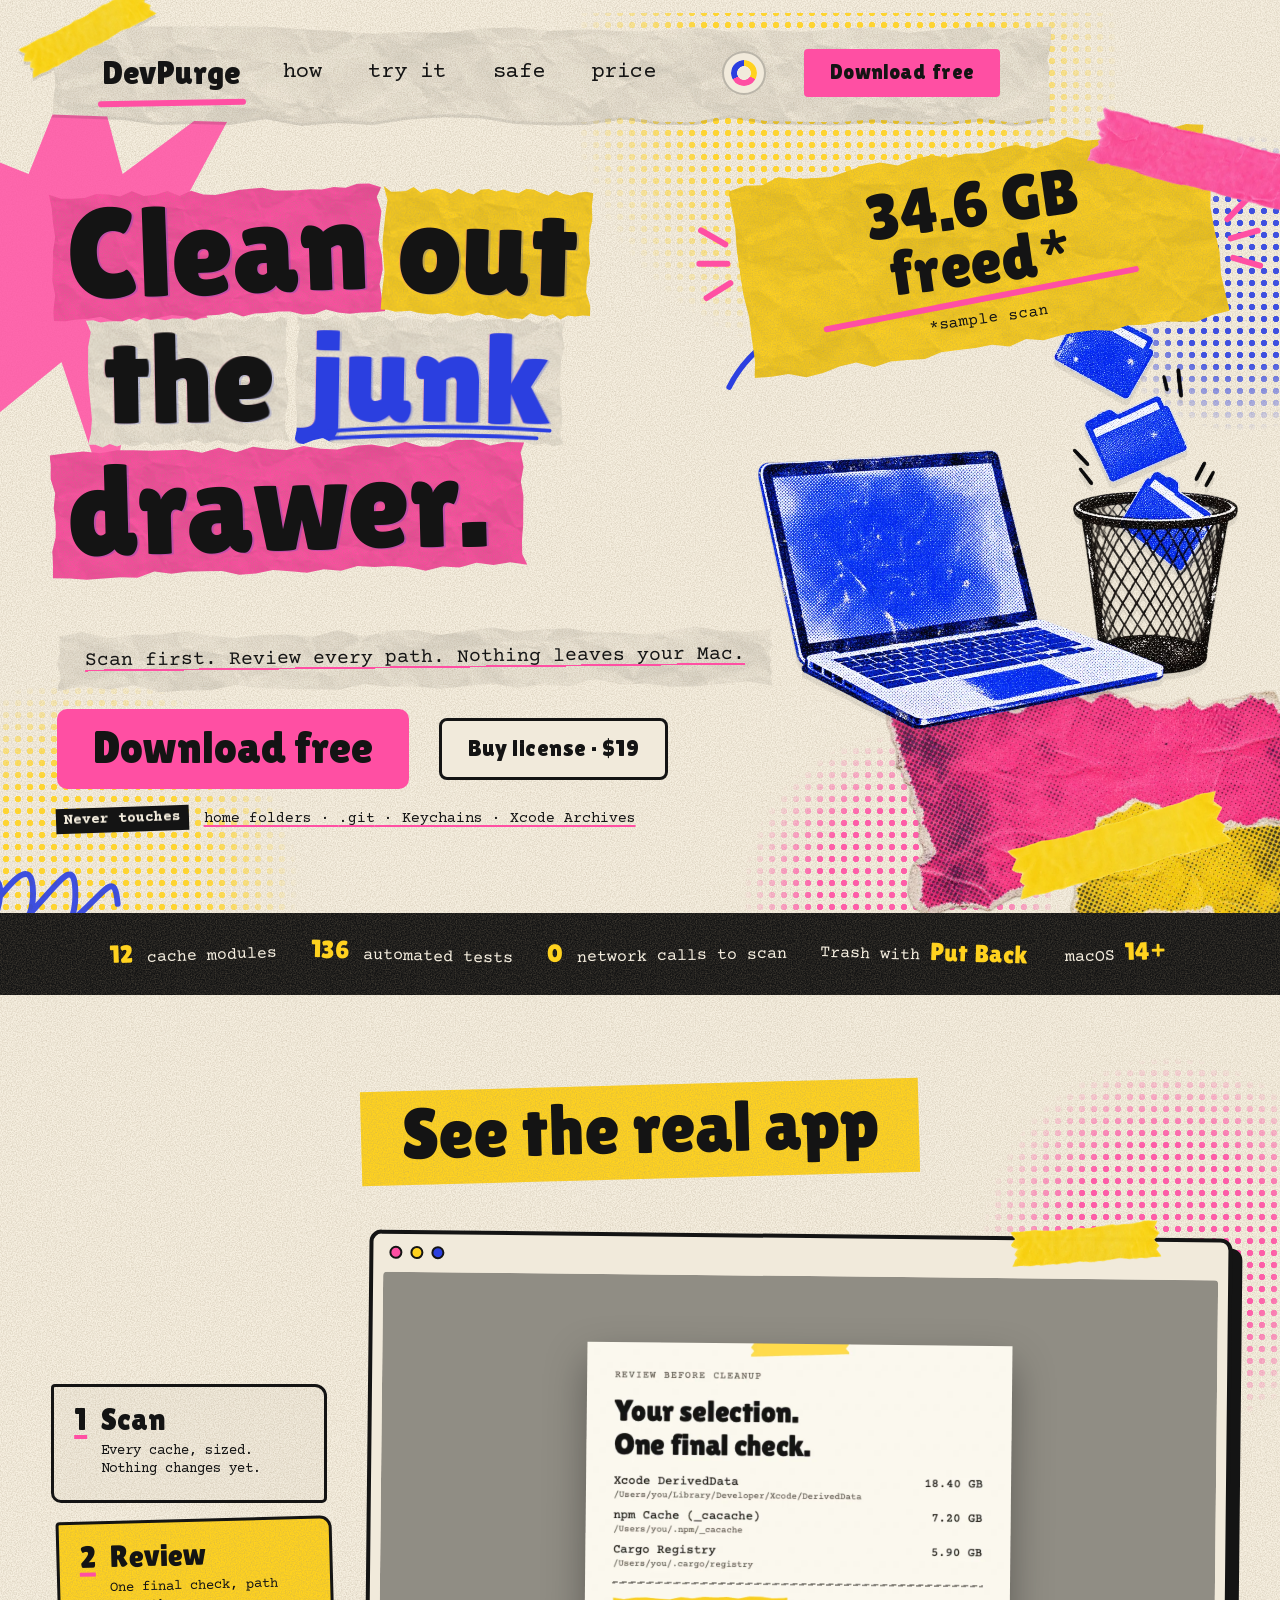
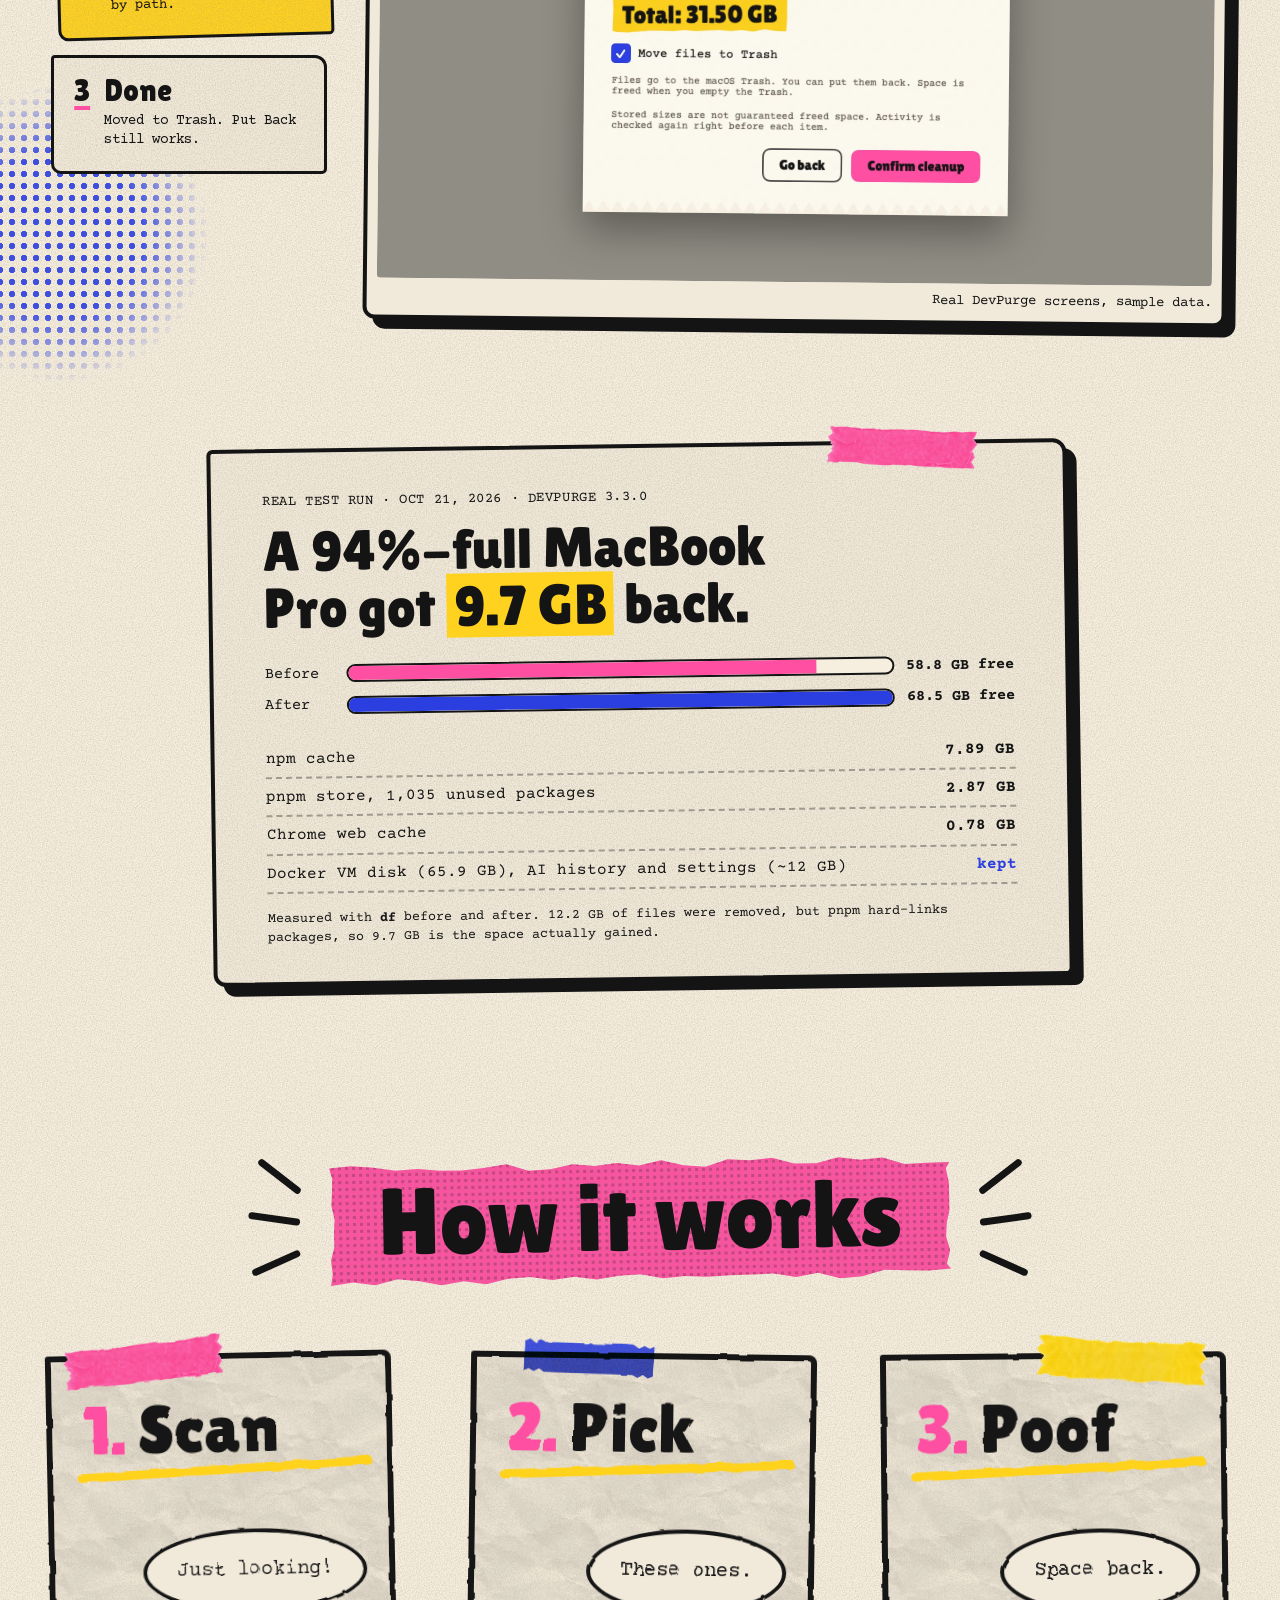
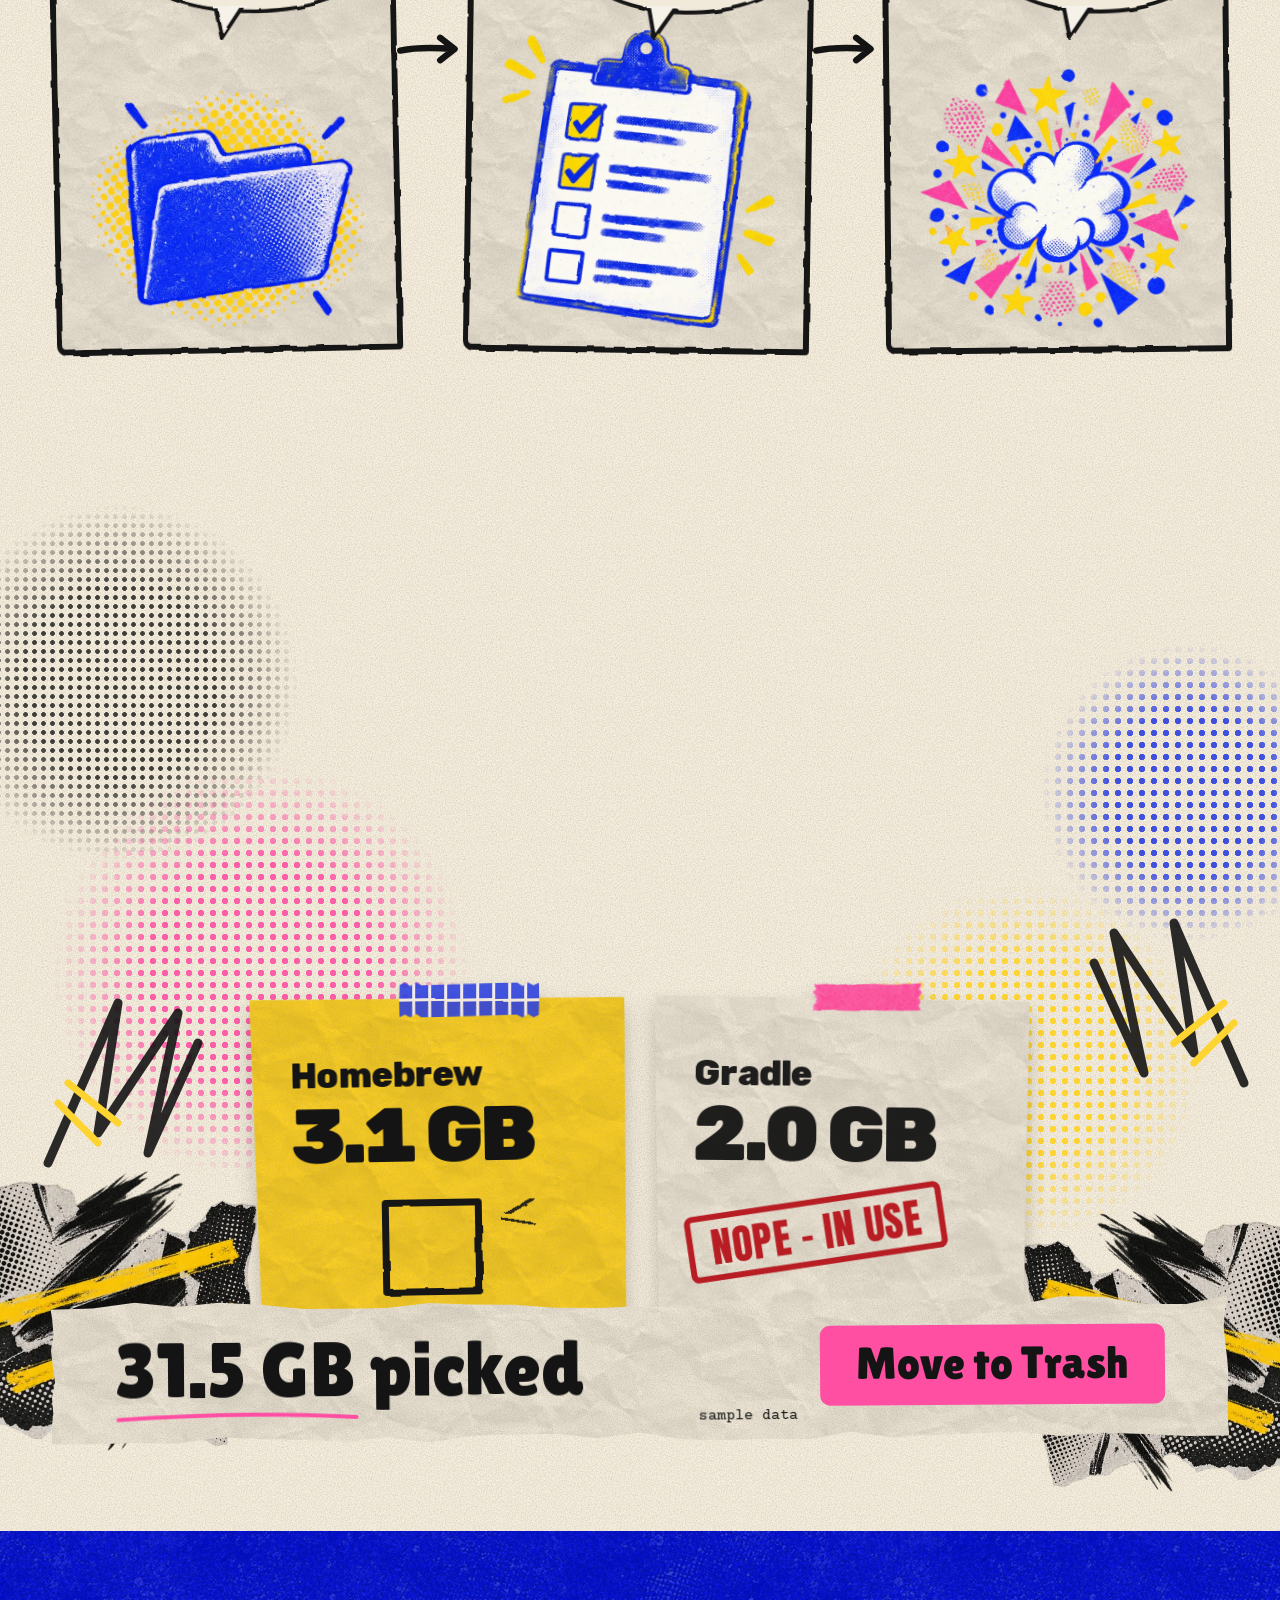
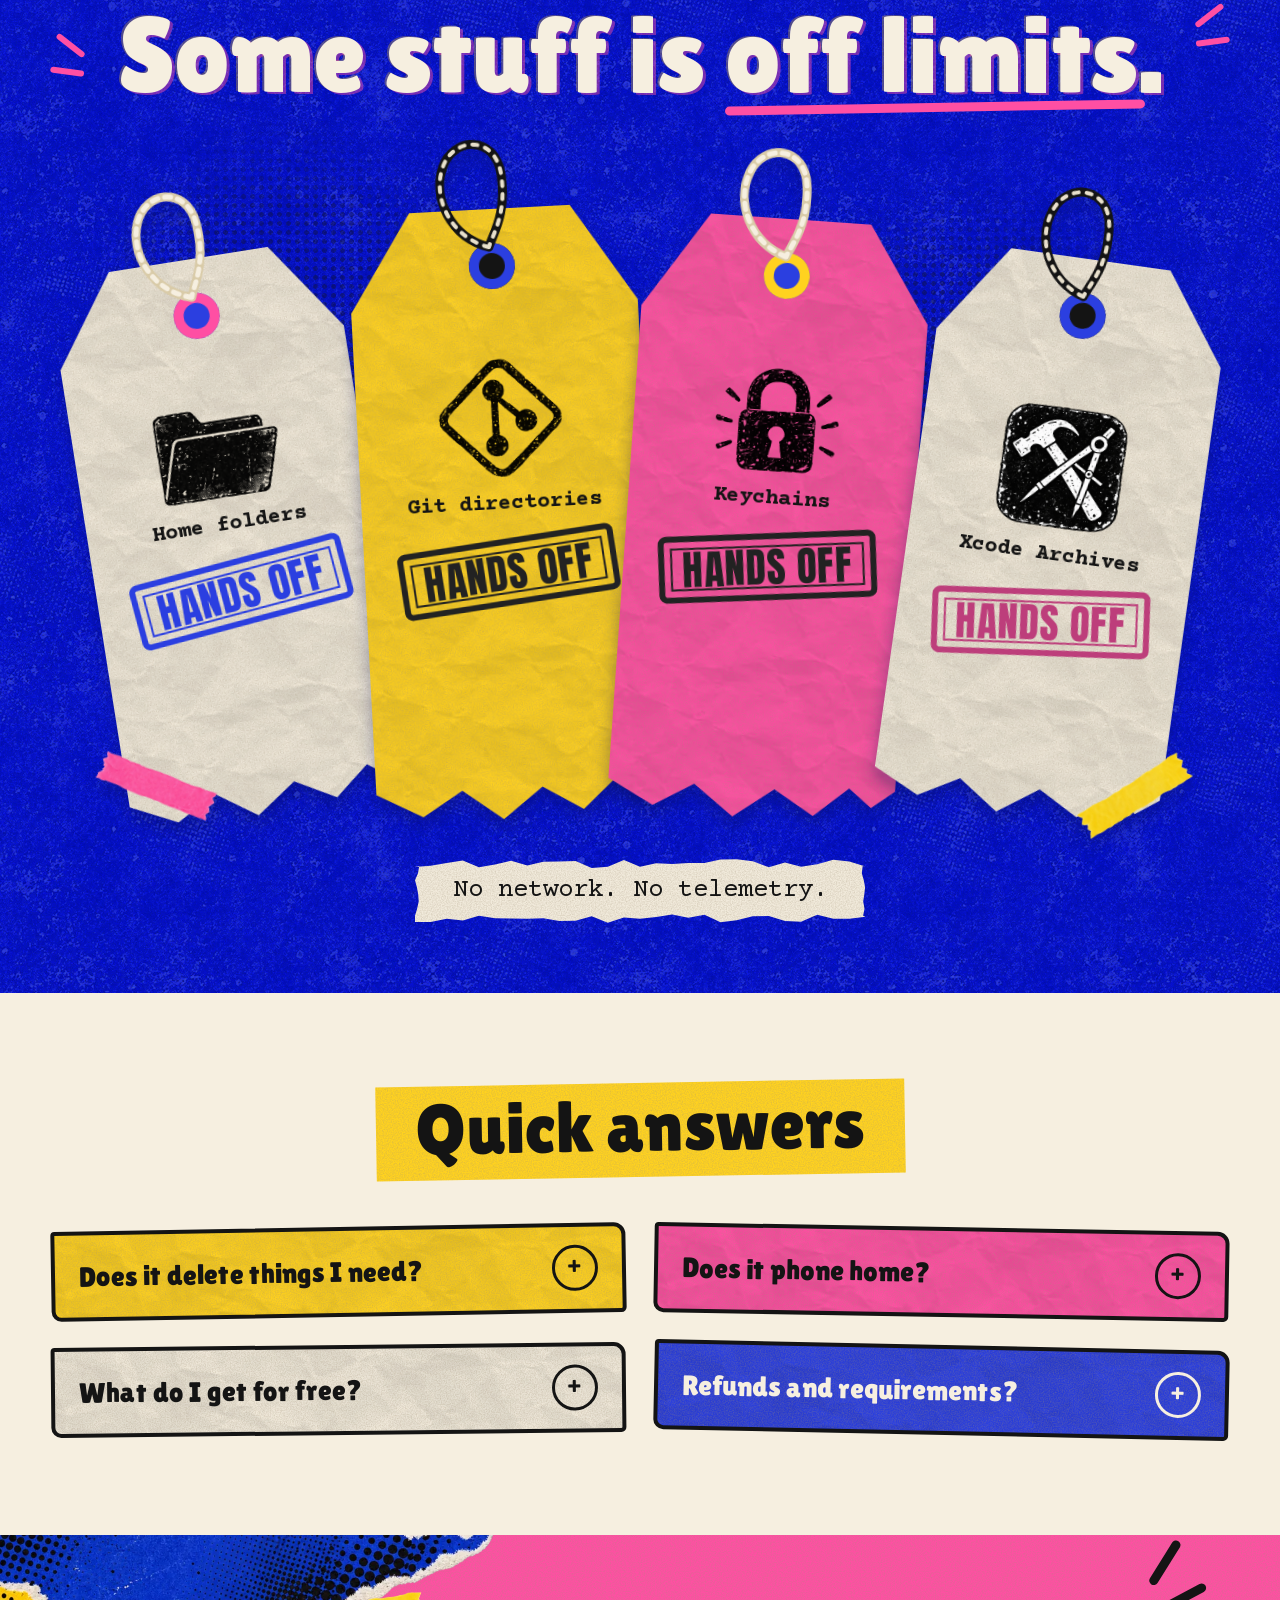
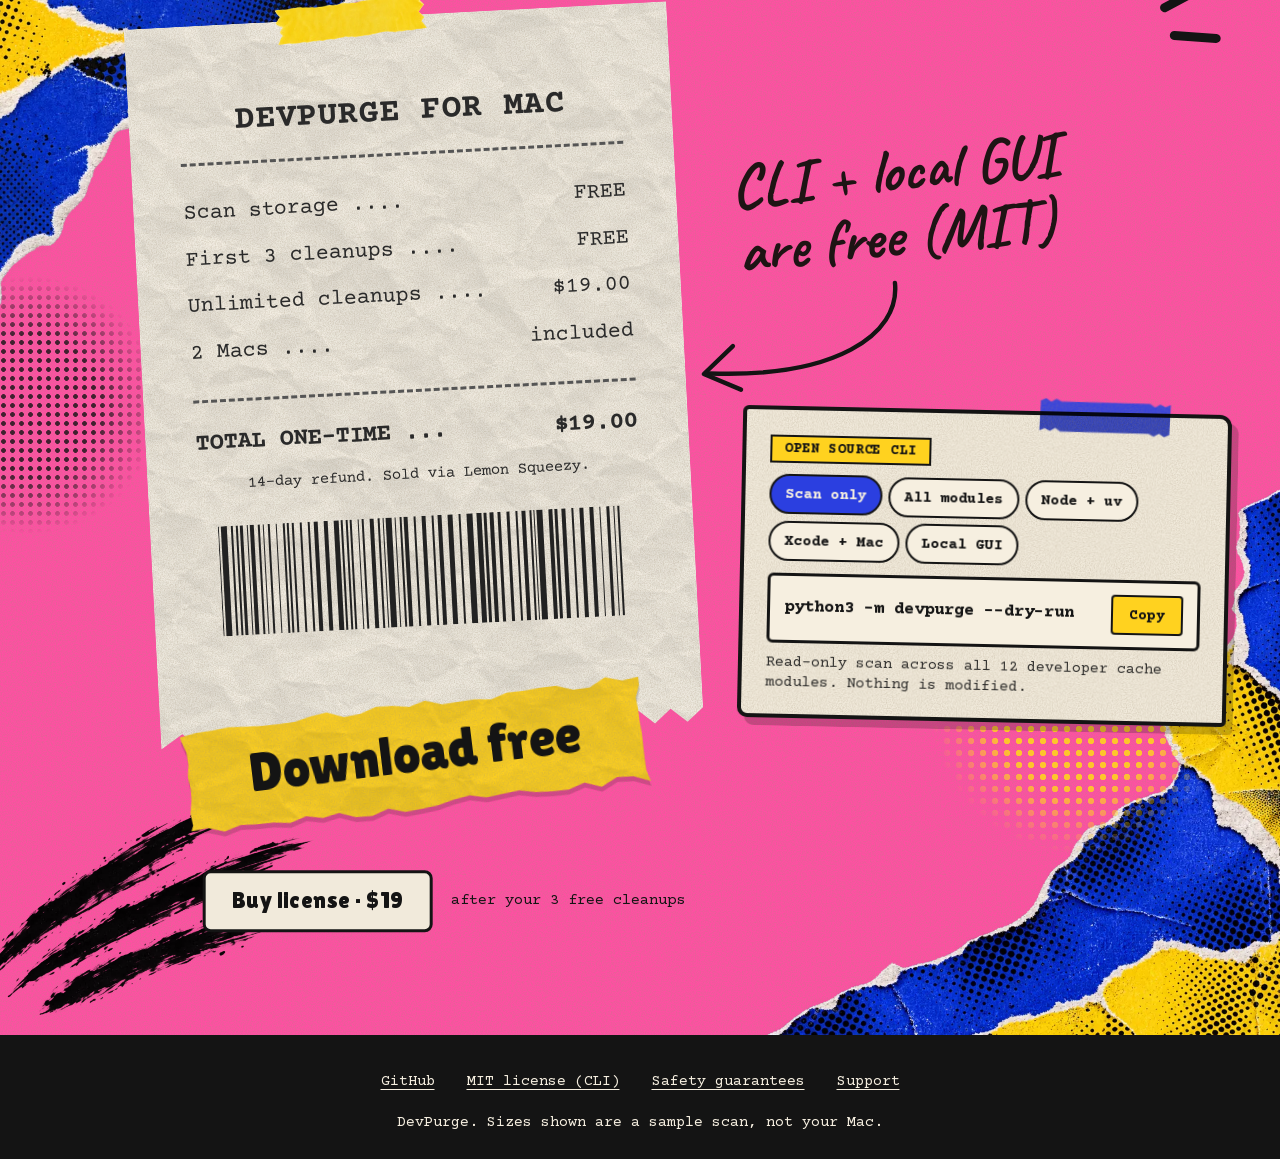
==== commit 871f7c72: "fix(site,mac): readable phone demo, field-test proof, visible results stamp - Phones get close-up cr" ====
--- a/site/index.html
+++ b/site/index.html
@@ -111,8 +111,8 @@
       <svg class="arrow arrow--hero" viewBox="0 0 220 140" aria-hidden="true"><path class="draw" d="M10 130C40 70 110 40 205 30" fill="none" stroke="var(--blue)" stroke-width="6" stroke-linecap="round"/><path class="draw" d="M175 12l32 18-26 26" fill="none" stroke="var(--blue)" stroke-width="6" stroke-linecap="round" stroke-linejoin="round"/></svg>
       <div class="sticker torn-bg" data-reveal style="--d:600ms;--r:-8deg">
         <span class="dashes dashes--pink dashes--l" aria-hidden="true"><i></i><i></i><i></i></span>
-        <strong><span data-count="34.6">34.6</span> GB<br>freed*</strong>
-        <small>*sample scan</small>
+        <strong><span class="sr-only">34.6 GB freed, sample scan</span><span aria-hidden="true"><span data-count="34.6">34.6</span> GB<br>freed*</span></strong>
+        <small aria-hidden="true">*sample scan</small>
         <span class="dashes dashes--pink" aria-hidden="true"><i></i><i></i><i></i></span>
       </div>
       <img class="laptop" fetchpriority="high" decoding="async" src="assets/hero-laptop.webp" alt="Folders tipping off a laptop into a trash can" width="900" height="810" data-speed="-0.05">
@@ -143,16 +143,36 @@
       <button type="button" class="demo__step" role="tab" id="demo-tab-3" aria-controls="demo-panel" aria-selected="false" tabindex="-1" data-step="3"><em>3</em> Done<small>Moved to Trash. Put Back still works.</small><i class="demo__bar" aria-hidden="true"></i></button>
     </div>
     <figure class="demo__window" id="demo-panel" role="tabpanel" tabindex="0" aria-labelledby="demo-tab-1" data-step="1" data-reveal style="--r:.6deg">
-      <span class="tape tape--yellow" style="--r:-5deg;top:-16px;left:8%;width:150px"></span>
+      <span class="tape tape--yellow" style="--r:-5deg;top:-16px;right:8%;width:150px"></span>
       <span class="demo__chrome" aria-hidden="true"><i></i><i></i><i></i></span>
       <div class="demo__screen">
-        <img class="demo__shot demo__shot--scan" data-shot="dashboard" src="assets/app/zine-dashboard.webp" width="1020" height="740" loading="lazy" decoding="async" alt="DevPurge dashboard after a scan: 138 GB free, 34.6 GB eligible, Xcode DerivedData and npm cache ticked and marked safe.">
+        <picture><source media="(max-width: 560px)" data-shot="dashboard-m" srcset="assets/app/zine-dashboard-m.webp" width="590" height="650"><img class="demo__shot demo__shot--scan" data-shot="dashboard" src="assets/app/zine-dashboard.webp" width="1020" height="740" loading="lazy" decoding="async" alt="DevPurge dashboard after a scan: 138 GB free, 34.6 GB eligible, Xcode DerivedData and npm cache ticked and marked safe."></picture>
         <img class="demo__shot demo__shot--review" data-shot="review" aria-hidden="true" src="assets/app/zine-review.webp" width="520" height="574" loading="lazy" decoding="async" alt="Review sheet listing three selected paths, a 31.5 GB total and a Move files to Trash checkbox.">
-        <img class="demo__shot demo__shot--done" data-shot="done" aria-hidden="true" src="assets/app/zine-done.webp" width="1020" height="453" loading="lazy" decoding="async" alt="Results: 31.5 GB in the Trash, each path marked moved to Trash, Gradle kept because it was in use.">
+        <picture><source media="(max-width: 560px)" data-shot="done-m" srcset="assets/app/zine-done-m.webp" width="520" height="453"><img class="demo__shot demo__shot--done" data-shot="done" aria-hidden="true" src="assets/app/zine-done.webp" width="1020" height="453" loading="lazy" decoding="async" alt="Results: 31.5 GB in the Trash, each path marked moved to Trash, Gradle kept because it was in use."></picture>
       </div>
       <figcaption>Real DevPurge screens, sample data.</figcaption>
     </figure>
   </div>
+</section>
+
+<!-- 1d · FIELD TEST: measured run, numbers from launch-test-2026-10-21/marketing -->
+<section class="field" aria-labelledby="field-title">
+  <article class="field__card" data-reveal style="--r:-.8deg">
+    <span class="tape tape--pink" style="--r:3deg;top:-16px;right:10%;width:150px"></span>
+    <p class="field__kicker">Real test run · Oct 21, 2026 · DevPurge 3.3.0</p>
+    <h2 id="field-title" class="field__title">A 94%-full MacBook Pro got <mark>9.7 GB</mark> back.</h2>
+    <div class="field__bars" role="img" aria-label="Free space before: 58.8 GB. After: 68.5 GB, on a 1 TB disk.">
+      <div class="field__bar"><span>Before</span><i style="--w:86%"></i><b>58.8 GB free</b></div>
+      <div class="field__bar field__bar--after"><span>After</span><i style="--w:100%"></i><b>68.5 GB free</b></div>
+    </div>
+    <dl class="field__list">
+      <div><dt>npm cache</dt><dd>7.89 GB</dd></div>
+      <div><dt>pnpm store, 1,035 unused packages</dt><dd>2.87 GB</dd></div>
+      <div><dt>Chrome web cache</dt><dd>0.78 GB</dd></div>
+      <div class="field__kept"><dt>Docker VM disk (65.9 GB), AI history and settings (~12 GB)</dt><dd>kept</dd></div>
+    </dl>
+    <p class="field__fine">Measured with <code>df</code> before and after. 12.2 GB of files were removed, but pnpm hard-links packages, so 9.7 GB is the space actually gained.</p>
+  </article>
 </section>
 
 <!-- 2 · HOW IT WORKS -->
--- a/site/styles.css
+++ b/site/styles.css
@@ -1039,3 +1039,38 @@
 /* Dark palettes flip --ink light, so the strip turns light: accent numbers switch to the dark paper tone. */
 html[data-palette="blacklight"] .proof__list strong,
 html[data-palette="ember"] .proof__list strong { color: var(--paper); }
+
+/* Phones get close-up crops (see <picture> sources) shown one at a time, so text stays readable. */
+@media (max-width: 560px) {
+  .demo__screen { aspect-ratio: 520 / 574; }
+  .demo__shot, .demo__shot--done { inset: 0; top: 0; left: 0; width: 100%; height: 100%; object-fit: contain; object-position: center top; transform: none; }
+  .demo__shot--review { box-shadow: none; }
+  .demo__shot--done { object-position: center; }
+  .demo__window[data-step="2"] .demo__shot--review { transform: none; }
+  .demo__window[data-step="3"] .demo__shot--done { transform: none; }
+  .demo__window[data-step="2"] .demo__shot--scan { opacity: 0; }
+  .demo__window[data-step="2"] .demo__screen::after { opacity: 0; }
+}
+
+/* ------- field test: one measured run ------- */
+.field { position: relative; padding: 20px clamp(16px, 4vw, 60px) 90px; }
+.field__card { position: relative; max-width: 860px; margin: 0 auto; padding: 40px clamp(20px, 4vw, 52px) 34px; background: var(--card) var(--grain); border: 4px solid var(--ink); border-radius: 6px 14px 8px 12px; box-shadow: 10px 10px 0 var(--ink); transform: rotate(var(--r)); }
+.field__kicker { margin: 0 0 10px; font-size: clamp(13px, 1.1vw, 16px); letter-spacing: .04em; text-transform: uppercase; }
+.field__title { margin: 0 0 26px; font: 400 clamp(32px, 4.4vw, 64px)/1.02 var(--poster); }
+.field__title mark { padding: 0 .12em; background: var(--yellow); color: var(--on-yellow, #141414); }
+.field__bars { display: grid; gap: 10px; margin-bottom: 24px; }
+.field__bar { display: grid; grid-template-columns: 70px 1fr auto; align-items: center; gap: 12px; font-size: clamp(14px, 1.2vw, 17px); }
+.field__bar i { position: relative; height: 18px; border: 2px solid var(--ink); border-radius: 9px; background: var(--paper); overflow: hidden; }
+.field__bar i::after { content: ''; position: absolute; inset: 0 auto 0 0; width: var(--w); background: var(--pink); }
+.field__bar--after i::after { background: var(--blue); }
+.field__list { margin: 0; }
+.field__list div { display: flex; justify-content: space-between; gap: 12px; padding: 7px 0; border-bottom: 2px dashed color-mix(in srgb, var(--ink) 35%, transparent); font-size: clamp(14px, 1.25vw, 18px); }
+.field__list dd { margin: 0; font-weight: 700; white-space: nowrap; }
+.field__kept dd { color: var(--blue); }
+.field__fine { margin: 16px 0 0; font-size: clamp(13px, 1.05vw, 15px); }
+.field__fine code { font: inherit; font-weight: 700; }
+@media (max-width: 560px) {
+  .field__card { box-shadow: 6px 6px 0 var(--ink); }
+  .field__bar { grid-template-columns: 1fr auto; }
+  .field__bar i { grid-column: 1 / -1; grid-row: 2; }
+}
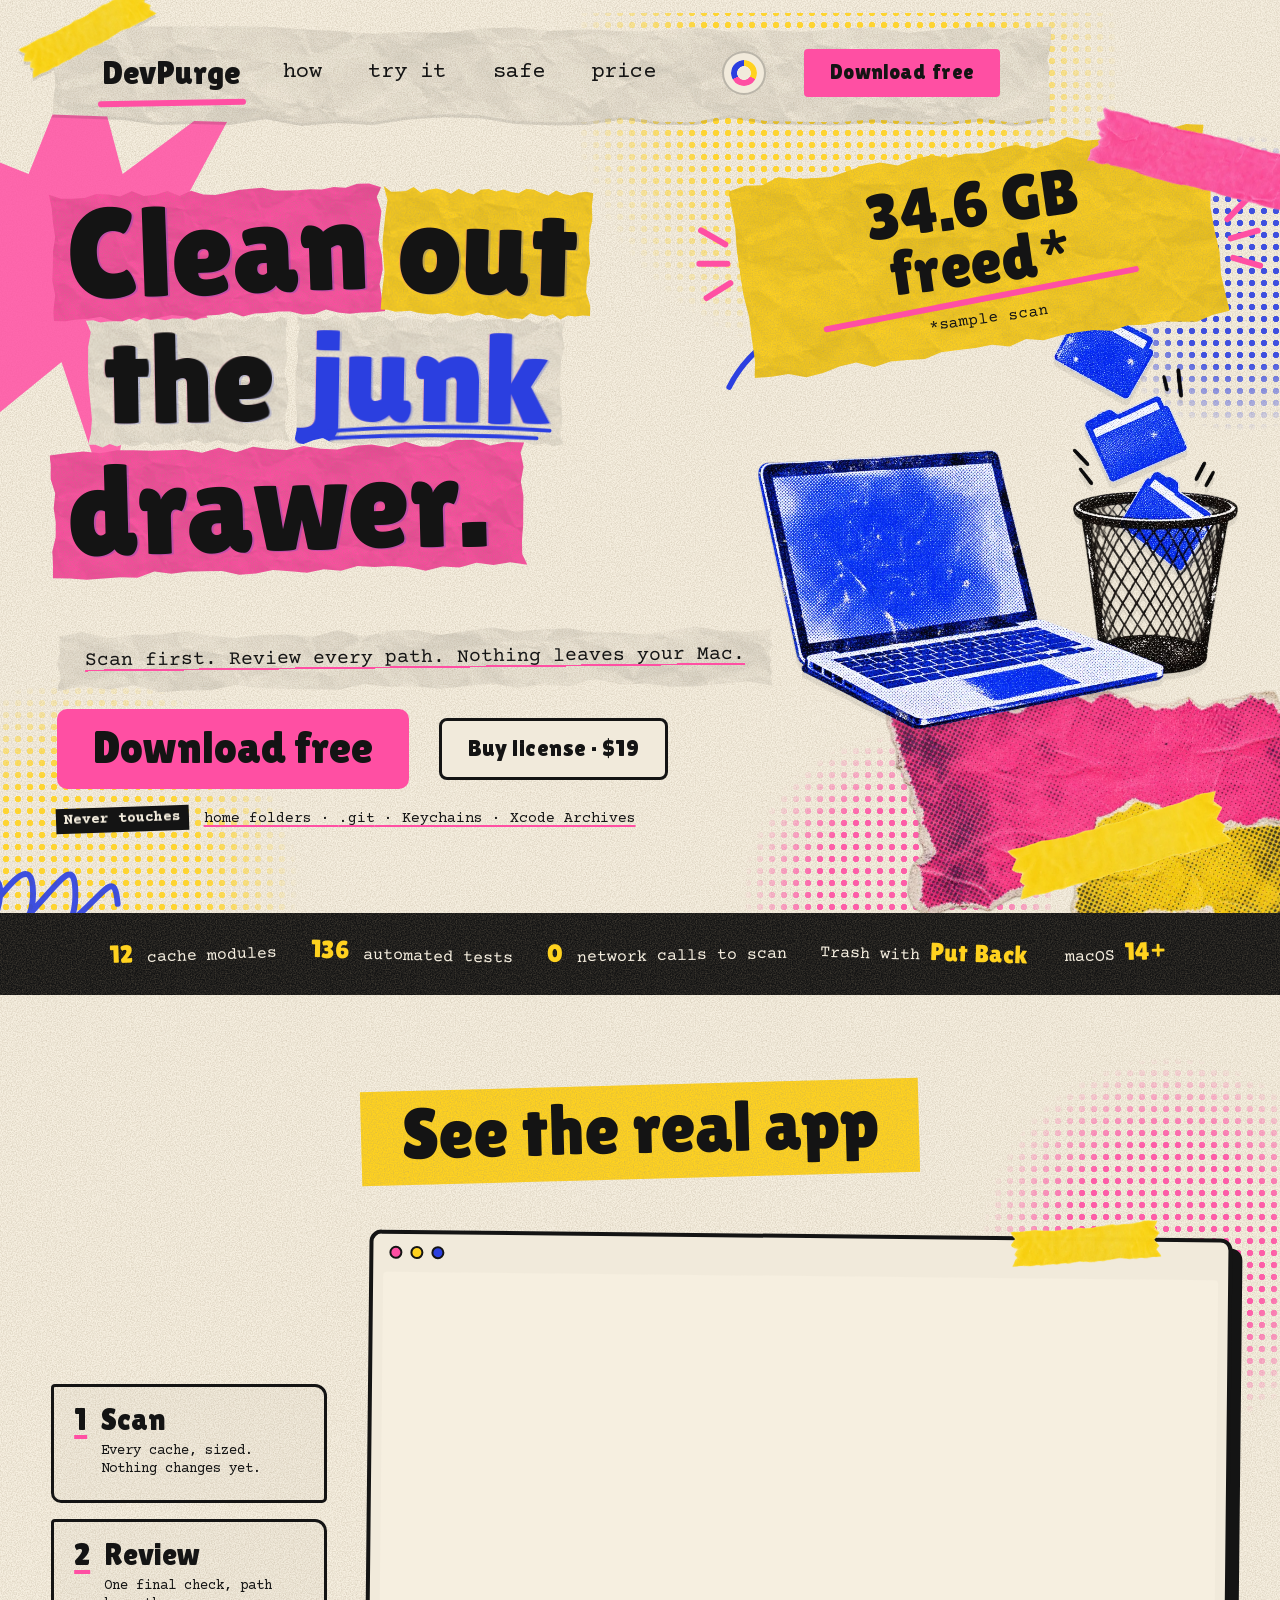
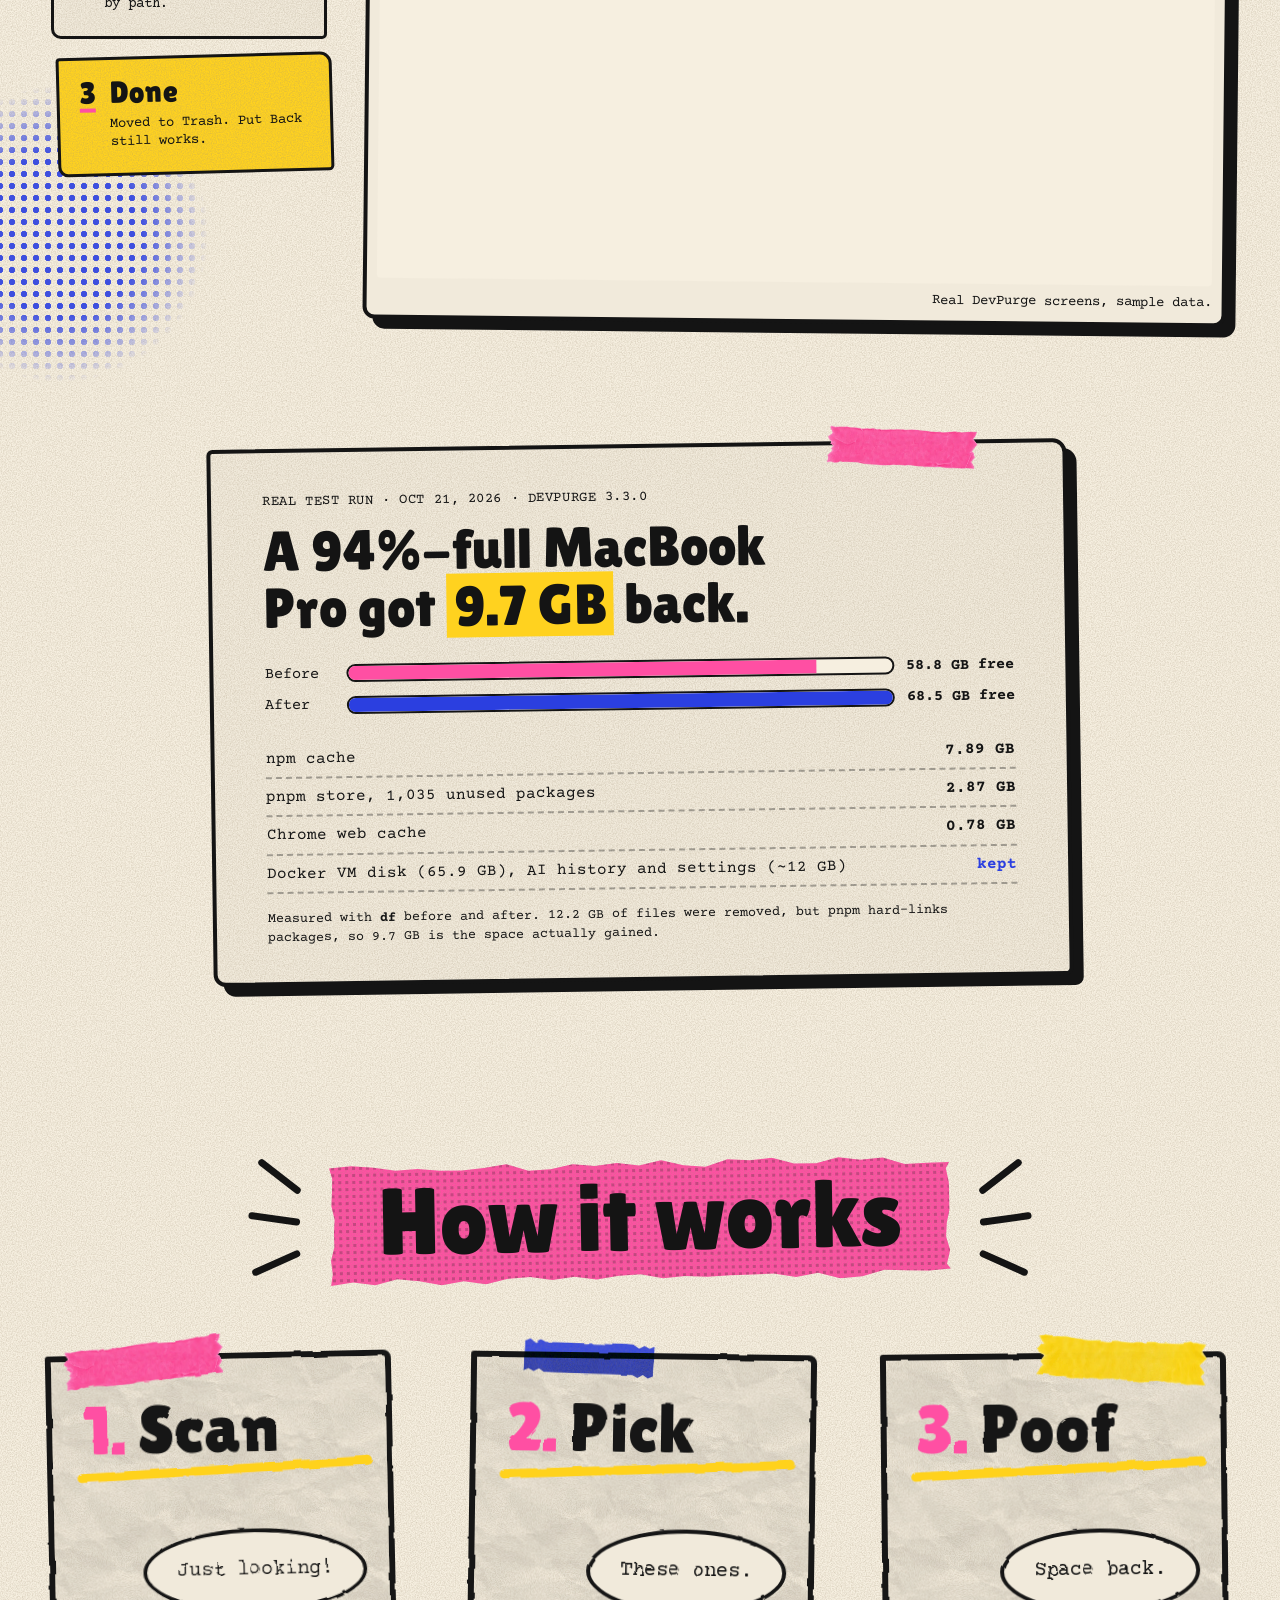
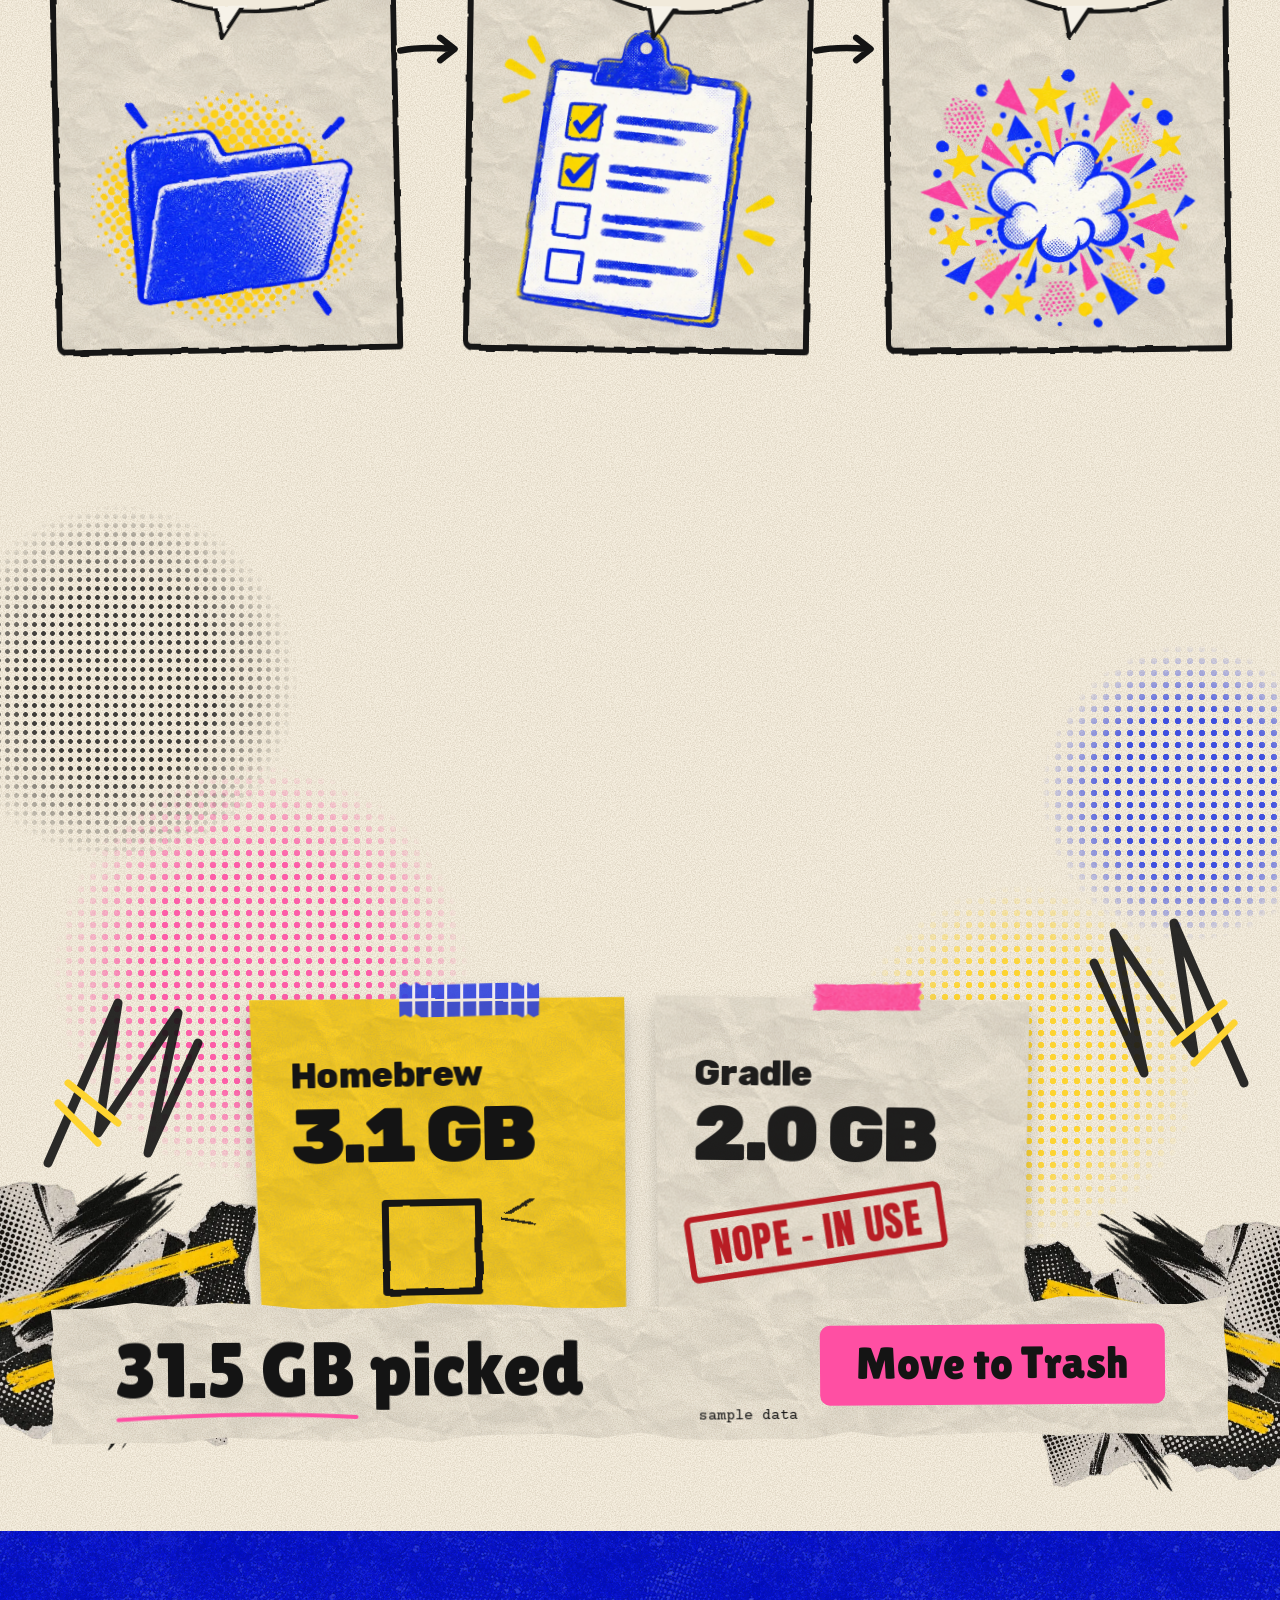
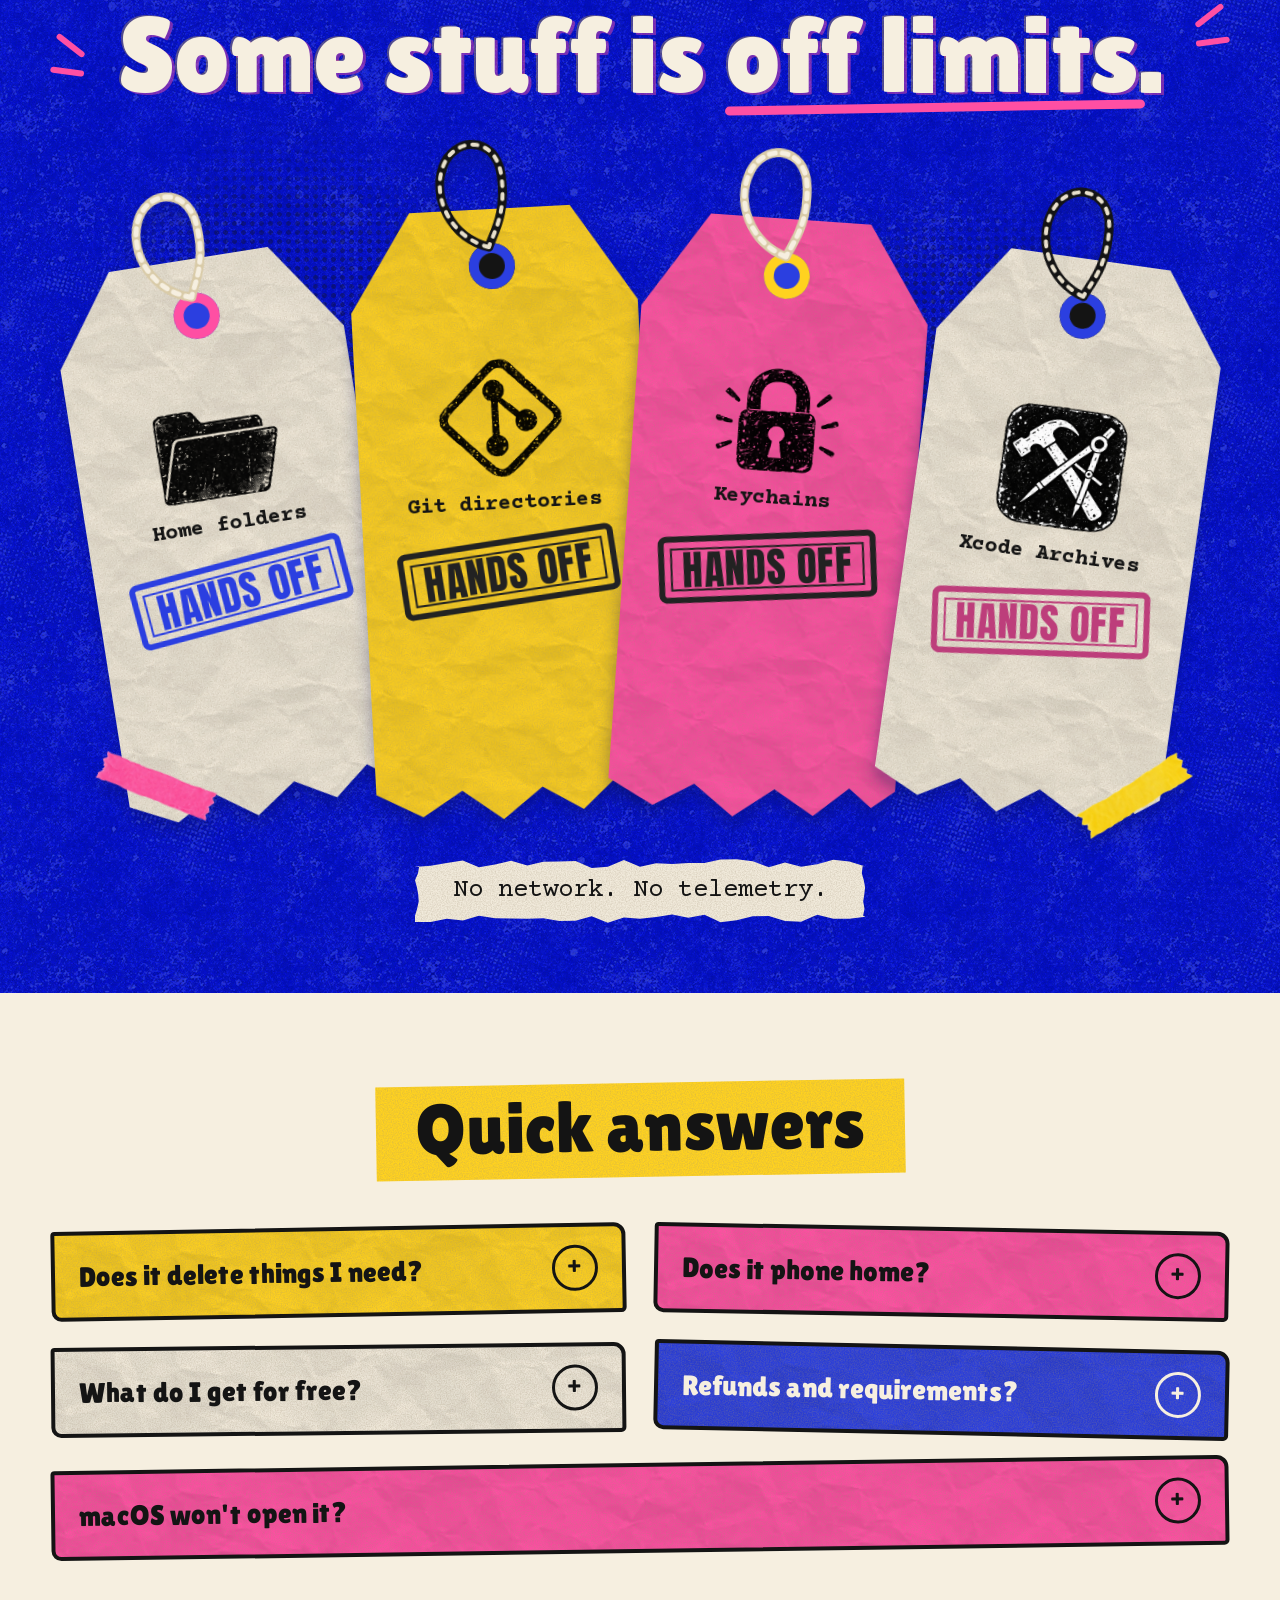
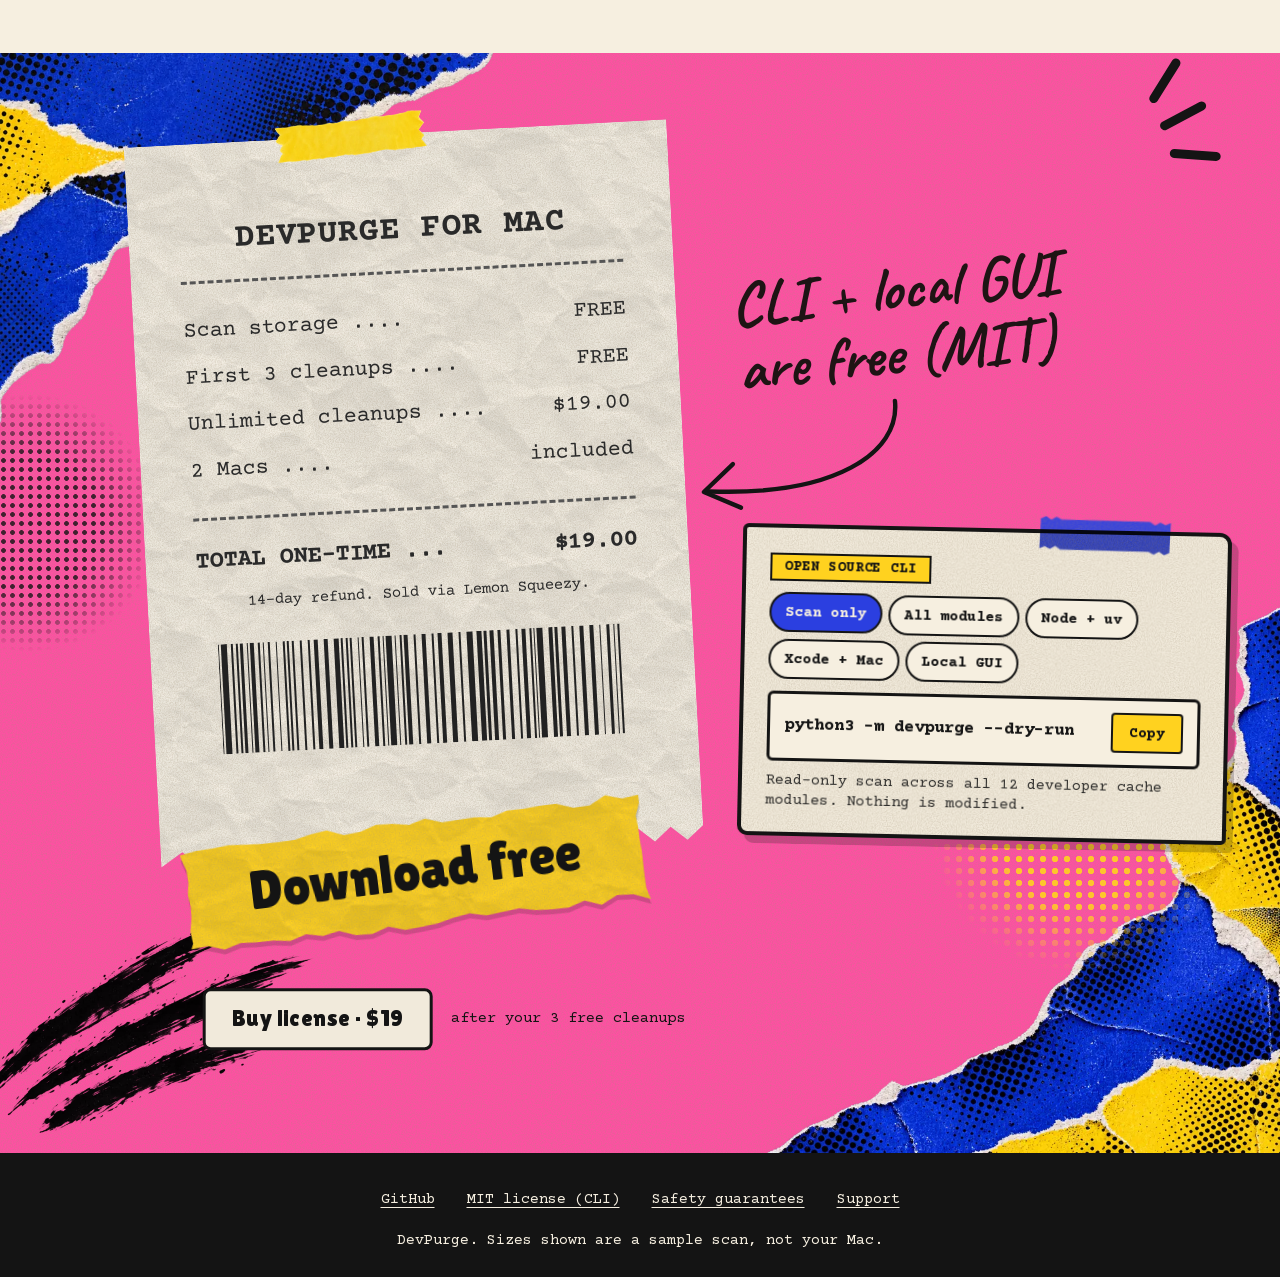
==== commit e9cc7d6f: "chore(site,docs): public downloads repo, first-launch help, relative doc links - Download links poin" ====
--- a/site/index.html
+++ b/site/index.html
@@ -66,7 +66,7 @@
         </button>
       </div>
     </div>
-    <a class="btn btn--pink btn--sm" href="https://github.com/404kidwiz/devpurge/releases/download/v3.3.1/DevPurge-3.3.1.dmg" aria-label="Download free: DevPurge for macOS">Download<span class="nav-free">free</span></a>
+    <a class="btn btn--pink btn--sm" href="https://github.com/404kidwiz/devpurge-releases/releases/download/v3.3.1/DevPurge-3.3.1.dmg" aria-label="Download free: DevPurge for macOS">Download<span class="nav-free">free</span></a>
   </nav>
 </header>
 
@@ -102,7 +102,7 @@
     </h1>
     <p class="tagline torn" data-reveal style="--d:480ms;--r:-.6deg"><span>Scan first. Review every path. Nothing leaves your Mac.</span></p>
     <div class="cta-row" data-reveal style="--d:560ms;--r:0deg">
-      <a class="btn btn--pink btn--lg" href="https://github.com/404kidwiz/devpurge/releases/download/v3.3.1/DevPurge-3.3.1.dmg" aria-label="Download free: DevPurge 3.3.1 for macOS">Download free</a>
+      <a class="btn btn--pink btn--lg" href="https://github.com/404kidwiz/devpurge-releases/releases/download/v3.3.1/DevPurge-3.3.1.dmg" aria-label="Download free: DevPurge 3.3.1 for macOS">Download free</a>
       <a class="btn btn--ghost" href="https://404technologies.lemonsqueezy.com/checkout/buy/3c0d0268-398f-489a-854a-cb1ea34f136b">Buy license · $19</a>
     </div>
     <p class="never" data-reveal style="--d:620ms;--r:0deg"><span class="never__lead">Never touches</span> <a href="#safe">home folders · <code>.git</code> · Keychains · Xcode Archives</a></p>
@@ -305,6 +305,7 @@
     <details class="qa qa--pink" data-reveal style="--d:80ms;--r:1deg"><summary>Does it phone home?</summary><p>No telemetry. The app only contacts Lemon Squeezy to activate, validate (at most daily) or deactivate a license, and it works offline for 14 days.</p></details>
     <details class="qa qa--paper" data-reveal style="--d:160ms;--r:-.6deg"><summary>What do I get for free?</summary><p>Unlimited scans and reports plus your first 3 cleanups. The CLI and local GUI are open source (MIT) and free.</p></details>
     <details class="qa qa--blue" data-reveal style="--d:240ms;--r:1.2deg"><summary>Refunds and requirements?</summary><p>$19 one-time for up to 2 Macs, with a 14-day refund window through Lemon Squeezy. Needs macOS 14 or later.</p></details>
+    <details class="qa qa--pink" data-reveal style="--d:320ms;--r:-.8deg"><summary>macOS won't open it?</summary><p>DevPurge isn't notarized by Apple yet, so the first launch is blocked. Open it once and dismiss the warning, then go to System Settings → Privacy &amp; Security and click <b>Open Anyway</b>. Every <a href="https://github.com/404kidwiz/devpurge-releases/releases/latest">download</a> has a SHA-256 checksum to verify it.</p></details>
   </div>
 </section>
 
@@ -335,7 +336,7 @@
         <p class="receipt__fine">14-day refund. Sold via Lemon Squeezy.</p>
         <div class="barcode" data-barcode aria-hidden="true"></div>
       </div></div>
-      <a class="btn-sticker torn-bg" href="https://github.com/404kidwiz/devpurge/releases/download/v3.3.1/DevPurge-3.3.1.dmg" aria-label="Download free: DevPurge 3.3.1 for macOS"><span class="inked">Download free</span></a>
+      <a class="btn-sticker torn-bg" href="https://github.com/404kidwiz/devpurge-releases/releases/download/v3.3.1/DevPurge-3.3.1.dmg" aria-label="Download free: DevPurge 3.3.1 for macOS"><span class="inked">Download free</span></a>
       <p class="get__buy"><a class="btn btn--ghost" href="https://404technologies.lemonsqueezy.com/checkout/buy/3c0d0268-398f-489a-854a-cb1ea34f136b">Buy license · $19</a><span>after your 3 free cleanups</span></p>
     </div>
     <div class="cli-col">
--- a/site/styles.css
+++ b/site/styles.css
@@ -1074,3 +1074,4 @@
   .field__bar { grid-template-columns: 1fr auto; }
   .field__bar i { grid-column: 1 / -1; grid-row: 2; }
 }
+.faq__grid > .qa:last-child:nth-child(odd) { grid-column: 1 / -1; }
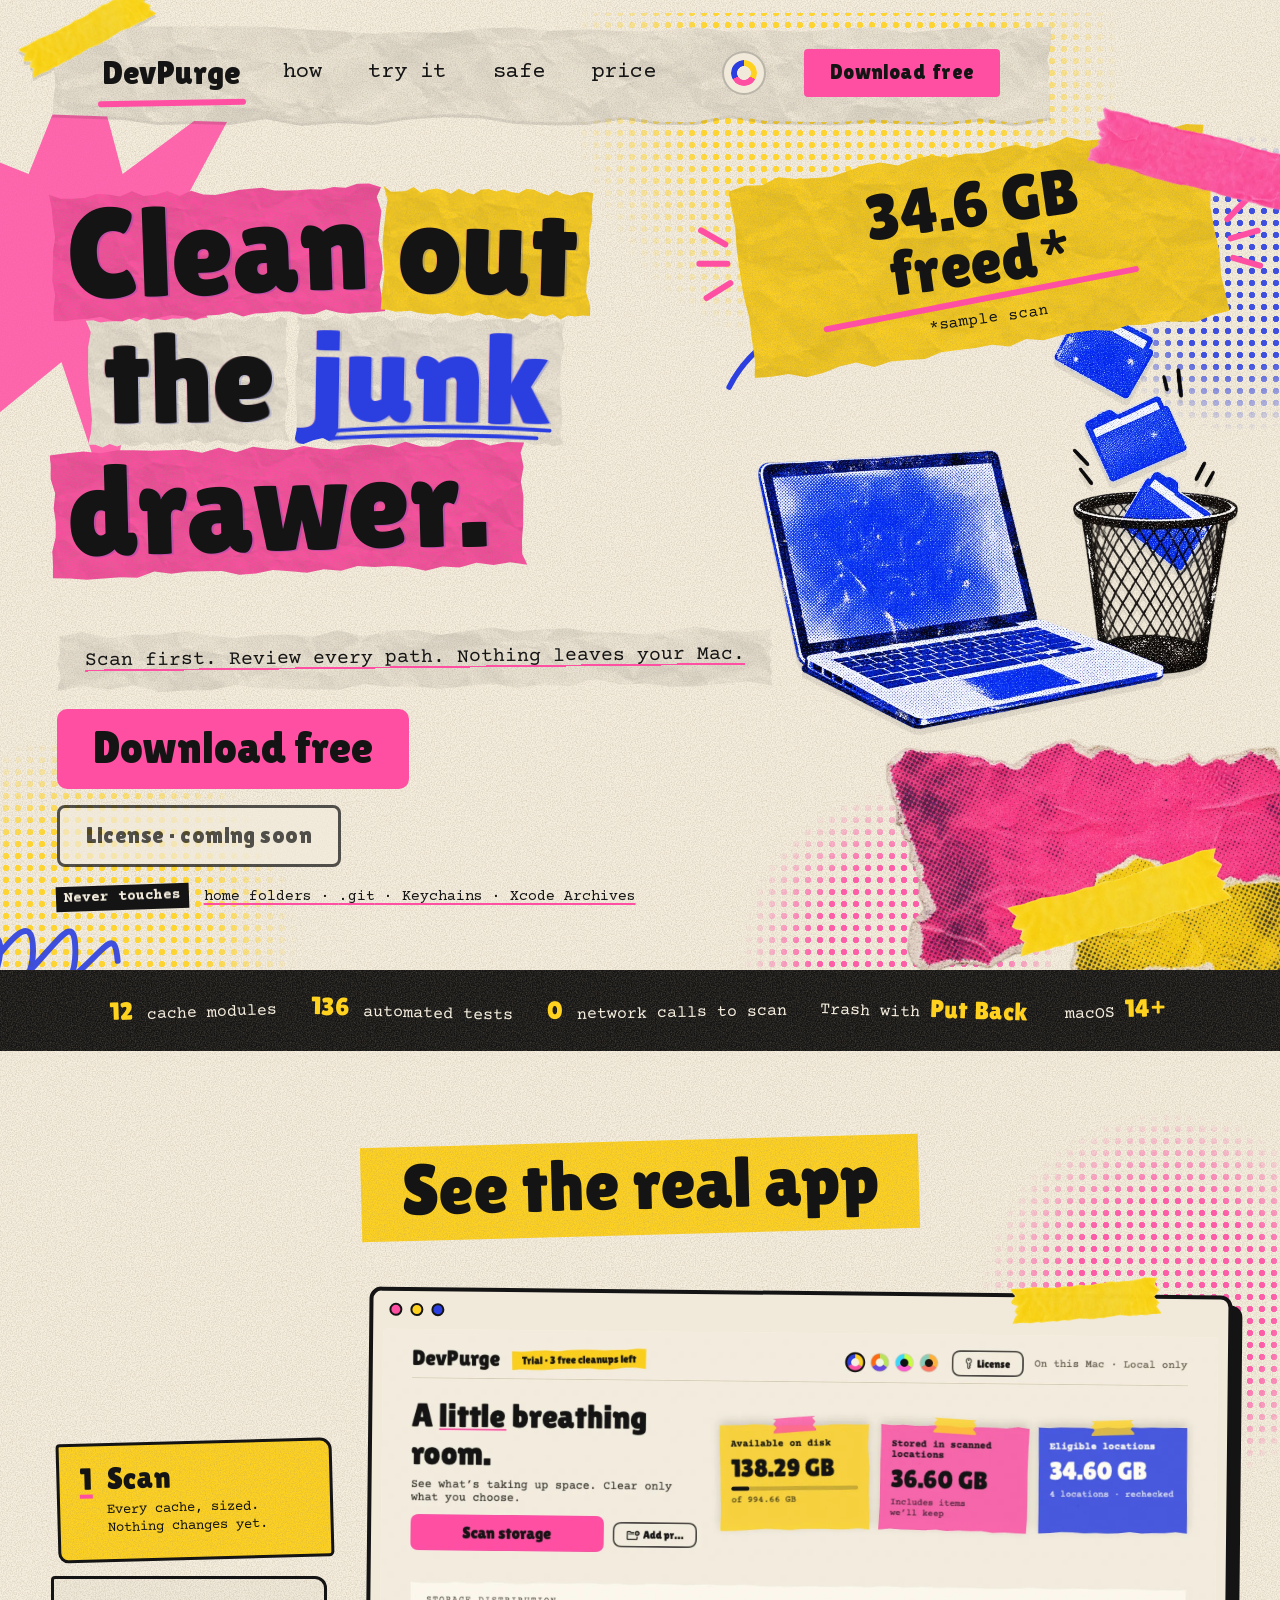
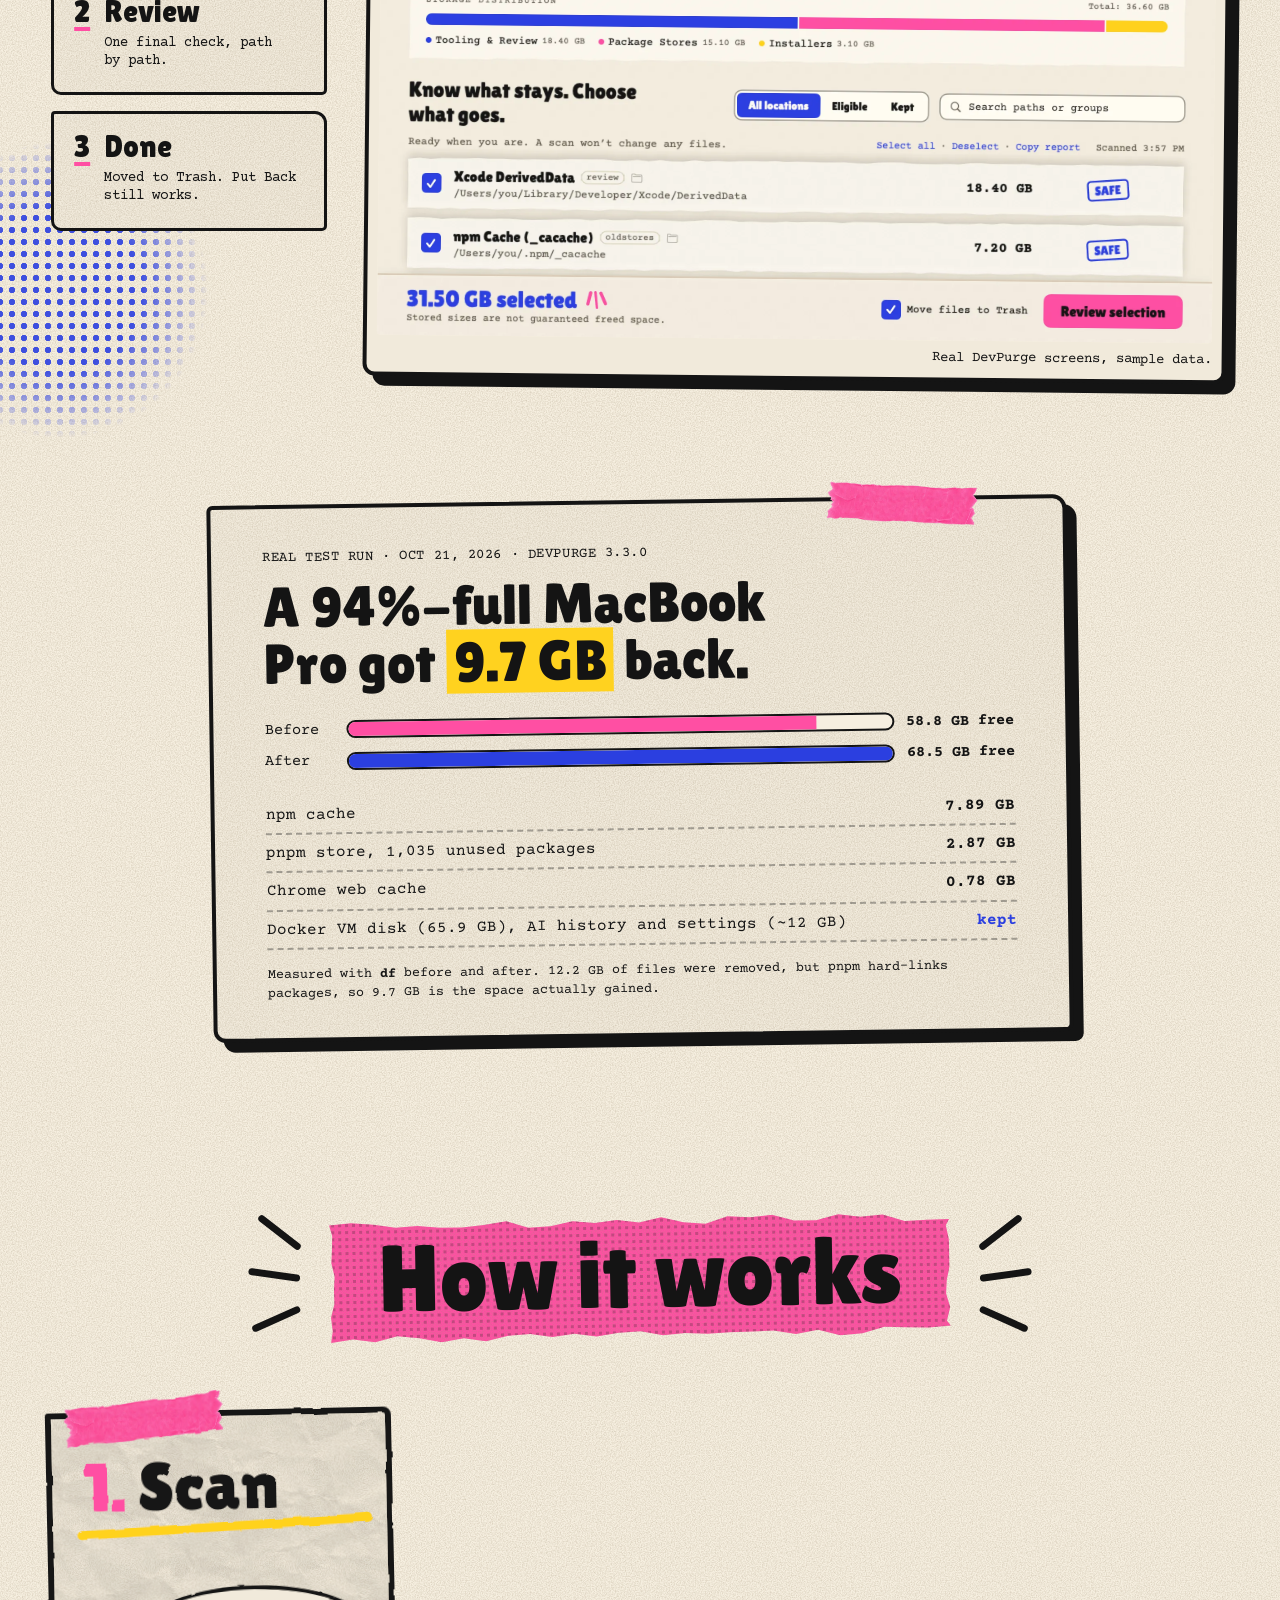
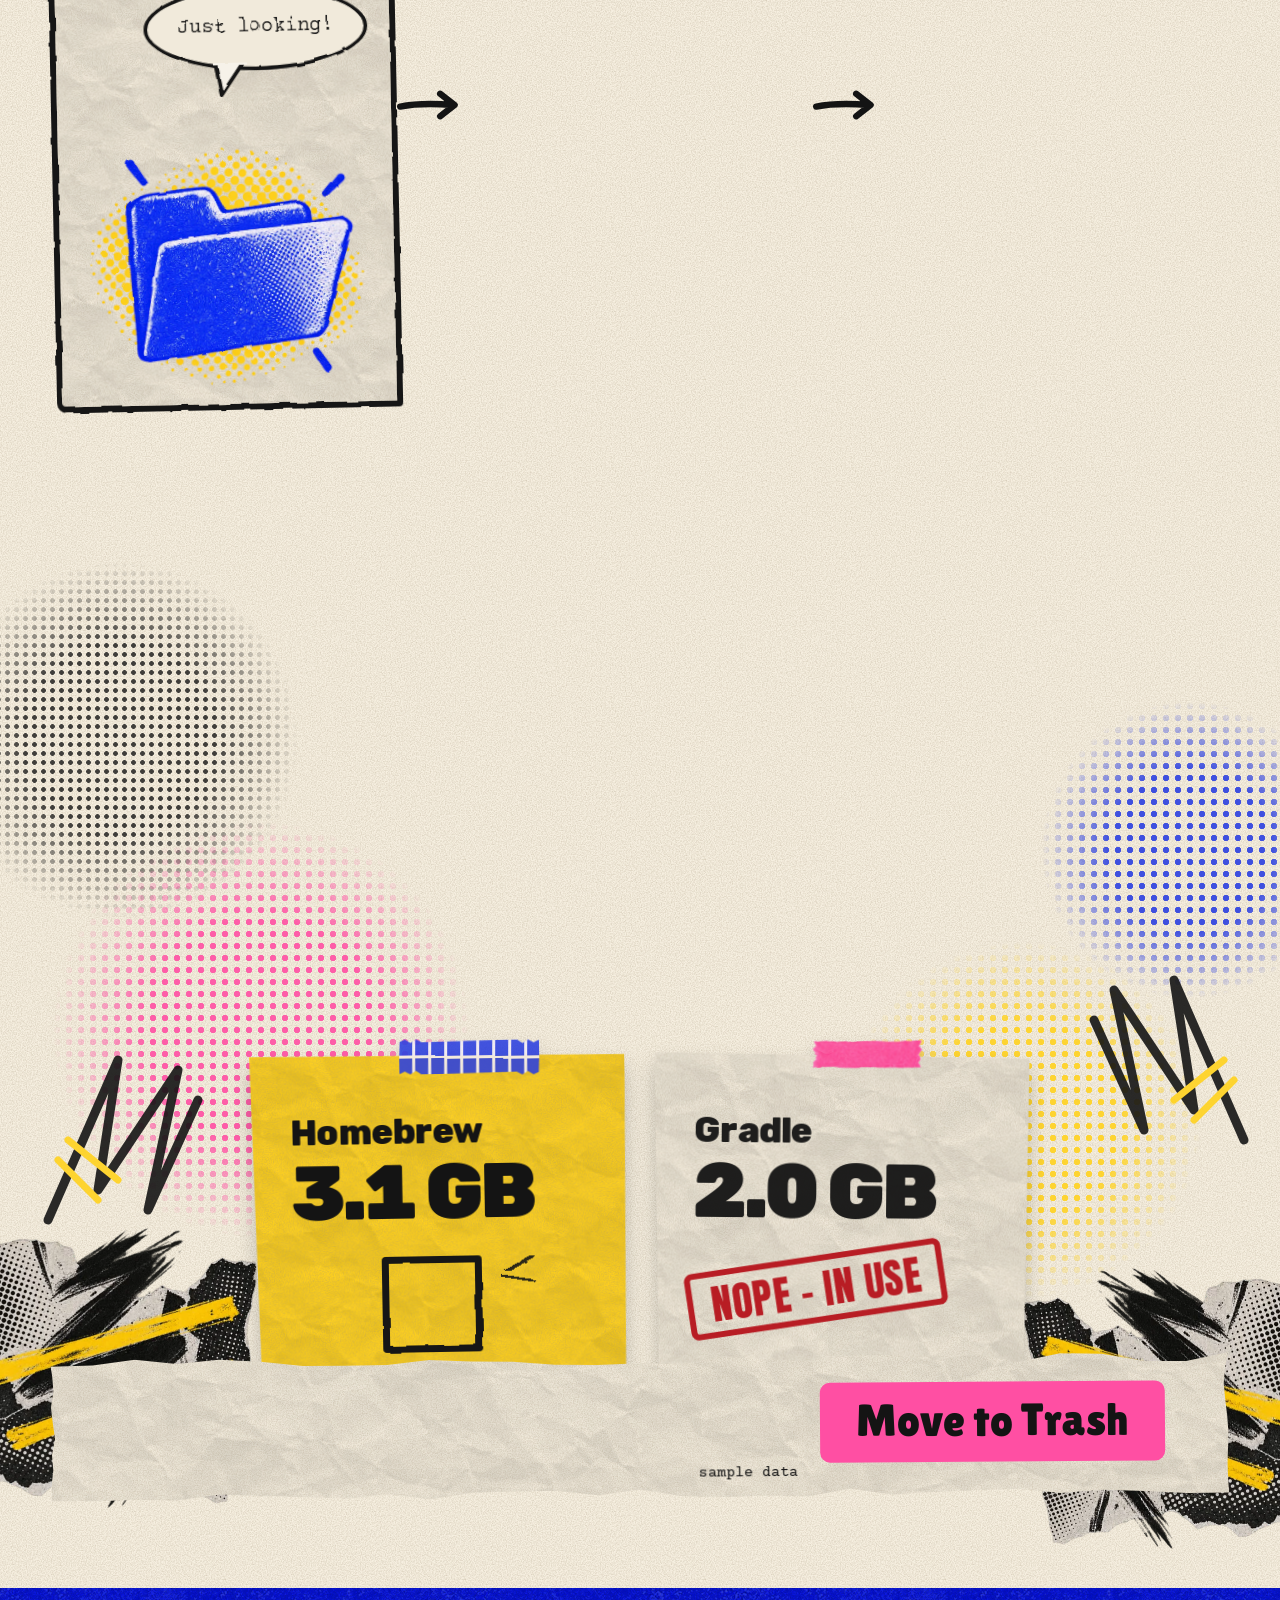
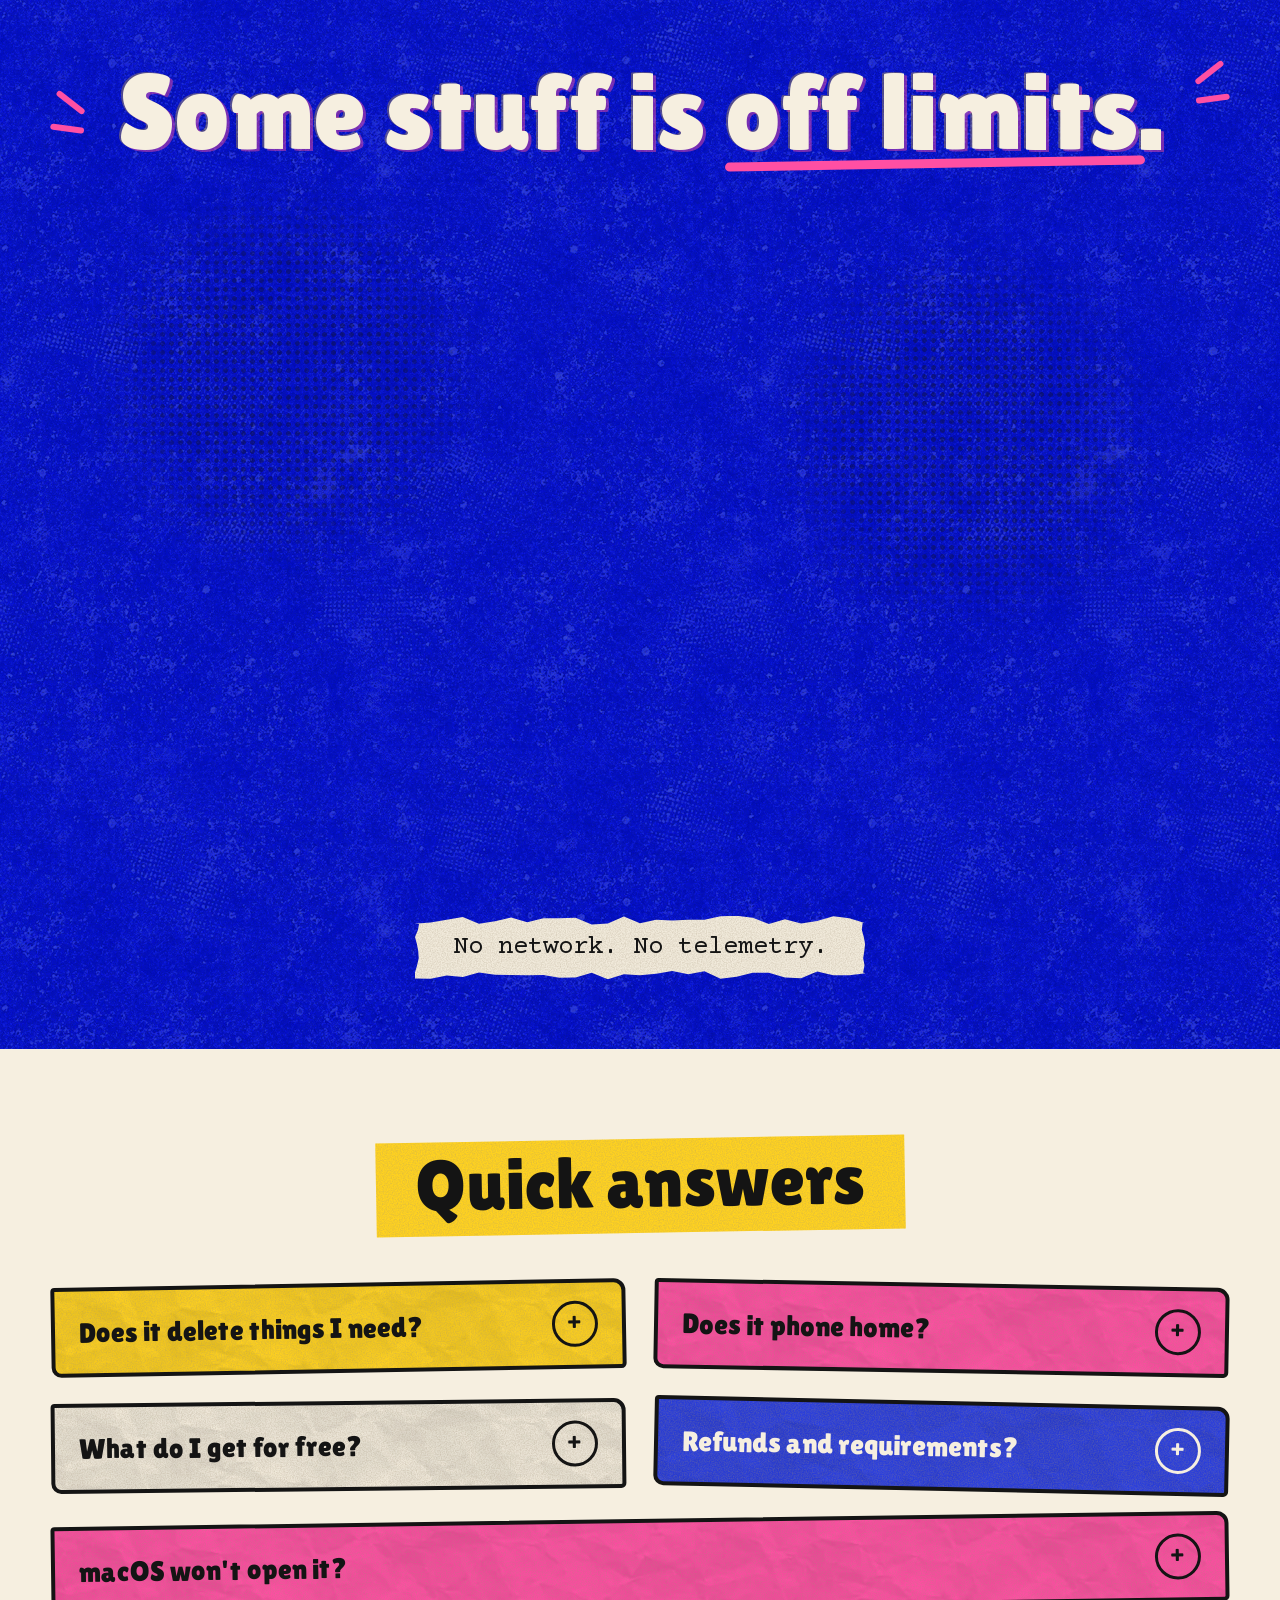
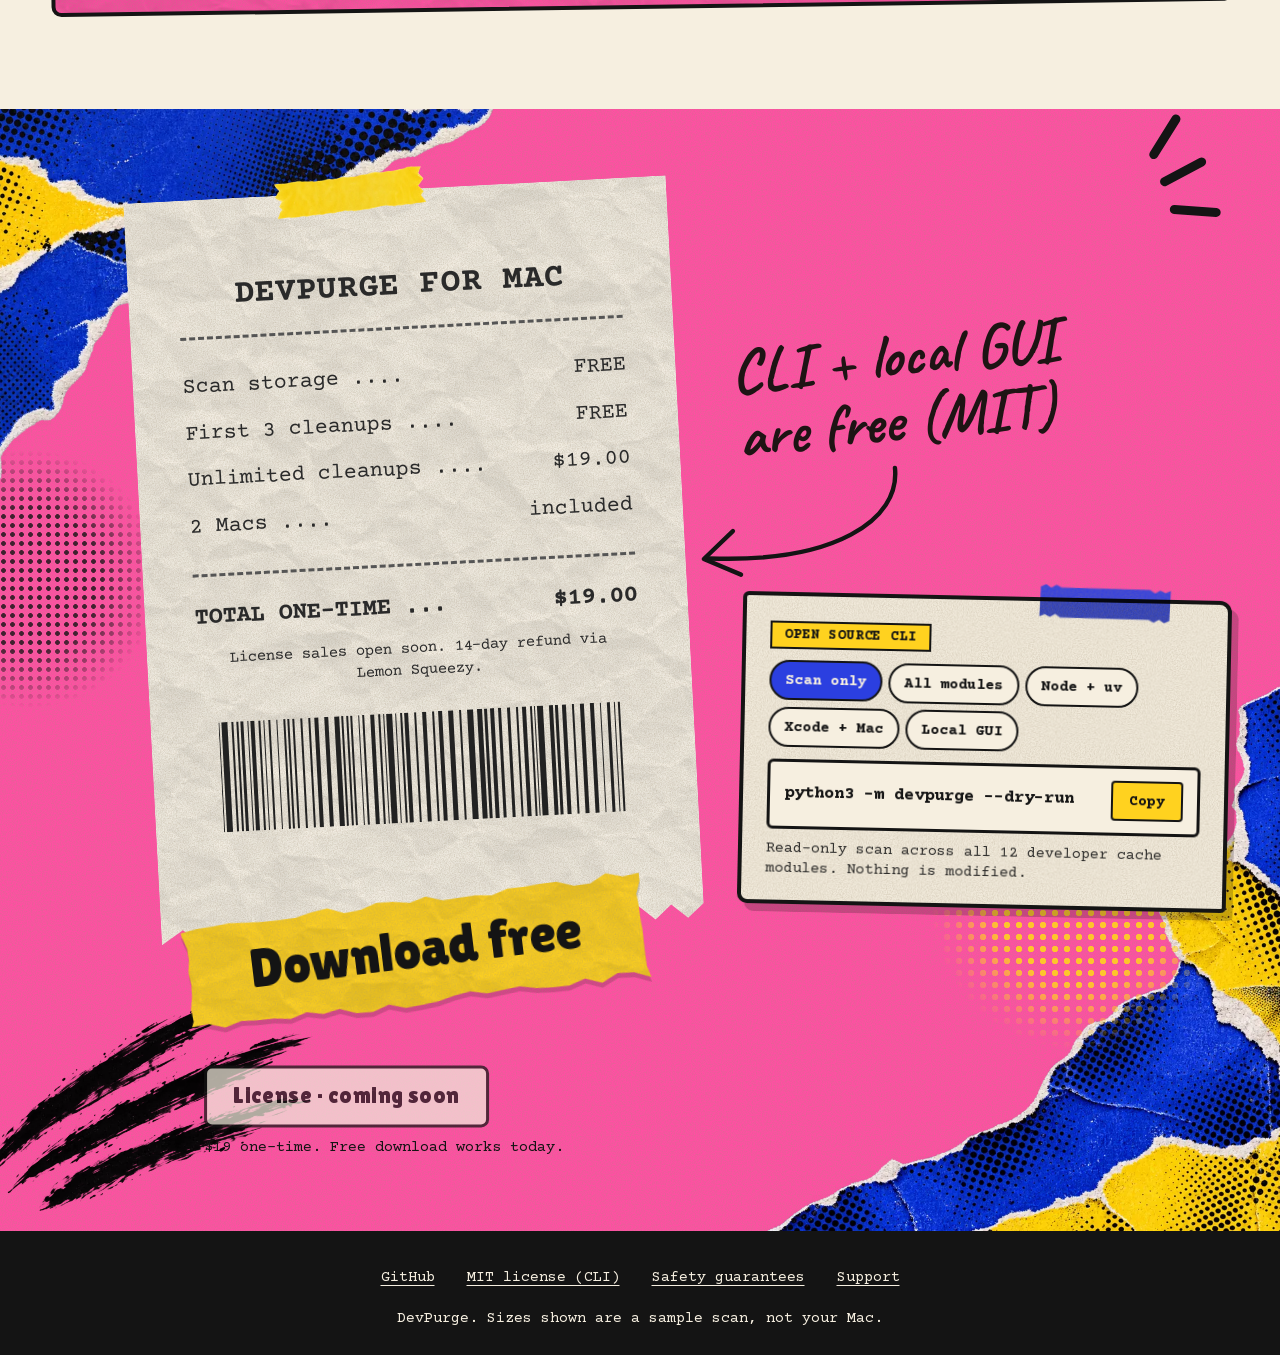
==== commit 7ce136a9: "fix(site): park license purchase until the store is live Lemon Squeezy is still reviewing the store " ====
--- a/site/index.html
+++ b/site/index.html
@@ -103,7 +103,10 @@
     <p class="tagline torn" data-reveal style="--d:480ms;--r:-.6deg"><span>Scan first. Review every path. Nothing leaves your Mac.</span></p>
     <div class="cta-row" data-reveal style="--d:560ms;--r:0deg">
       <a class="btn btn--pink btn--lg" href="https://github.com/404kidwiz/devpurge-releases/releases/download/v3.3.1/DevPurge-3.3.1.dmg" aria-label="Download free: DevPurge 3.3.1 for macOS">Download free</a>
-      <a class="btn btn--ghost" href="https://404technologies.lemonsqueezy.com/checkout/buy/3c0d0268-398f-489a-854a-cb1ea34f136b">Buy license · $19</a>
+      <!-- LICENSE-SOON-BEGIN: delete this block and uncomment the link below once the Lemon Squeezy store is live -->
+      <button type="button" class="btn btn--ghost" disabled aria-disabled="true">License · coming soon</button>
+      <!-- LICENSE-SOON-END -->
+      <!-- LICENSE-LIVE <a class="btn btn--ghost" href="https://404technologies.lemonsqueezy.com/checkout/buy/3c0d0268-398f-489a-854a-cb1ea34f136b">Buy license · $19</a> -->
     </div>
     <p class="never" data-reveal style="--d:620ms;--r:0deg"><span class="never__lead">Never touches</span> <a href="#safe">home folders · <code>.git</code> · Keychains · Xcode Archives</a></p>
 
@@ -304,7 +307,7 @@
     <details class="qa qa--yellow" data-reveal style="--d:0ms;--r:-1deg"><summary>Does it delete things I need?</summary><p>Only the paths you tick. Scanning is read-only, and anything running or open is skipped. Home folders, <code>.git</code> directories, Keychains and Xcode Archives are never touched.</p></details>
     <details class="qa qa--pink" data-reveal style="--d:80ms;--r:1deg"><summary>Does it phone home?</summary><p>No telemetry. The app only contacts Lemon Squeezy to activate, validate (at most daily) or deactivate a license, and it works offline for 14 days.</p></details>
     <details class="qa qa--paper" data-reveal style="--d:160ms;--r:-.6deg"><summary>What do I get for free?</summary><p>Unlimited scans and reports plus your first 3 cleanups. The CLI and local GUI are open source (MIT) and free.</p></details>
-    <details class="qa qa--blue" data-reveal style="--d:240ms;--r:1.2deg"><summary>Refunds and requirements?</summary><p>$19 one-time for up to 2 Macs, with a 14-day refund window through Lemon Squeezy. Needs macOS 14 or later.</p></details>
+    <details class="qa qa--blue" data-reveal style="--d:240ms;--r:1.2deg"><summary>Refunds and requirements?</summary><p>The $19 one-time license (up to 2 Macs, 14-day refund through Lemon Squeezy) isn't on sale yet. The free download works today. Needs macOS 14 or later.</p></details>
     <details class="qa qa--pink" data-reveal style="--d:320ms;--r:-.8deg"><summary>macOS won't open it?</summary><p>DevPurge isn't notarized by Apple yet, so the first launch is blocked. Open it once and dismiss the warning, then go to System Settings → Privacy &amp; Security and click <b>Open Anyway</b>. Every <a href="https://github.com/404kidwiz/devpurge-releases/releases/latest">download</a> has a SHA-256 checksum to verify it.</p></details>
   </div>
 </section>
@@ -333,11 +336,16 @@
         </dl>
         <hr>
         <p class="receipt__total"><span>TOTAL ONE-TIME</span><span>$19.00</span></p>
-        <p class="receipt__fine">14-day refund. Sold via Lemon Squeezy.</p>
+        <p class="receipt__fine">License sales open soon. 14-day refund via Lemon Squeezy.</p>
         <div class="barcode" data-barcode aria-hidden="true"></div>
       </div></div>
       <a class="btn-sticker torn-bg" href="https://github.com/404kidwiz/devpurge-releases/releases/download/v3.3.1/DevPurge-3.3.1.dmg" aria-label="Download free: DevPurge 3.3.1 for macOS"><span class="inked">Download free</span></a>
-      <p class="get__buy"><a class="btn btn--ghost" href="https://404technologies.lemonsqueezy.com/checkout/buy/3c0d0268-398f-489a-854a-cb1ea34f136b">Buy license · $19</a><span>after your 3 free cleanups</span></p>
+      <p class="get__buy">
+        <!-- LICENSE-SOON-BEGIN: replace everything in this paragraph with the LICENSE-LIVE line once the store is live -->
+        <button type="button" class="btn btn--ghost" disabled aria-disabled="true">License · coming soon</button><span>$19 one-time. Free download works today.</span>
+        <!-- LICENSE-SOON-END -->
+        <!-- LICENSE-LIVE <a class="btn btn--ghost" href="https://404technologies.lemonsqueezy.com/checkout/buy/3c0d0268-398f-489a-854a-cb1ea34f136b">Buy license · $19</a><span>after your 3 free cleanups</span> -->
+      </p>
     </div>
     <div class="cli-col">
       <div class="handnote">
--- a/site/styles.css
+++ b/site/styles.css
@@ -1075,3 +1075,5 @@
   .field__bar i { grid-column: 1 / -1; grid-row: 2; }
 }
 .faq__grid > .qa:last-child:nth-child(odd) { grid-column: 1 / -1; }
+/* License button is parked until the store goes live: dimmed but still readable. */
+.btn--ghost:disabled { opacity: .72; cursor: not-allowed; box-shadow: none; transform: none; }
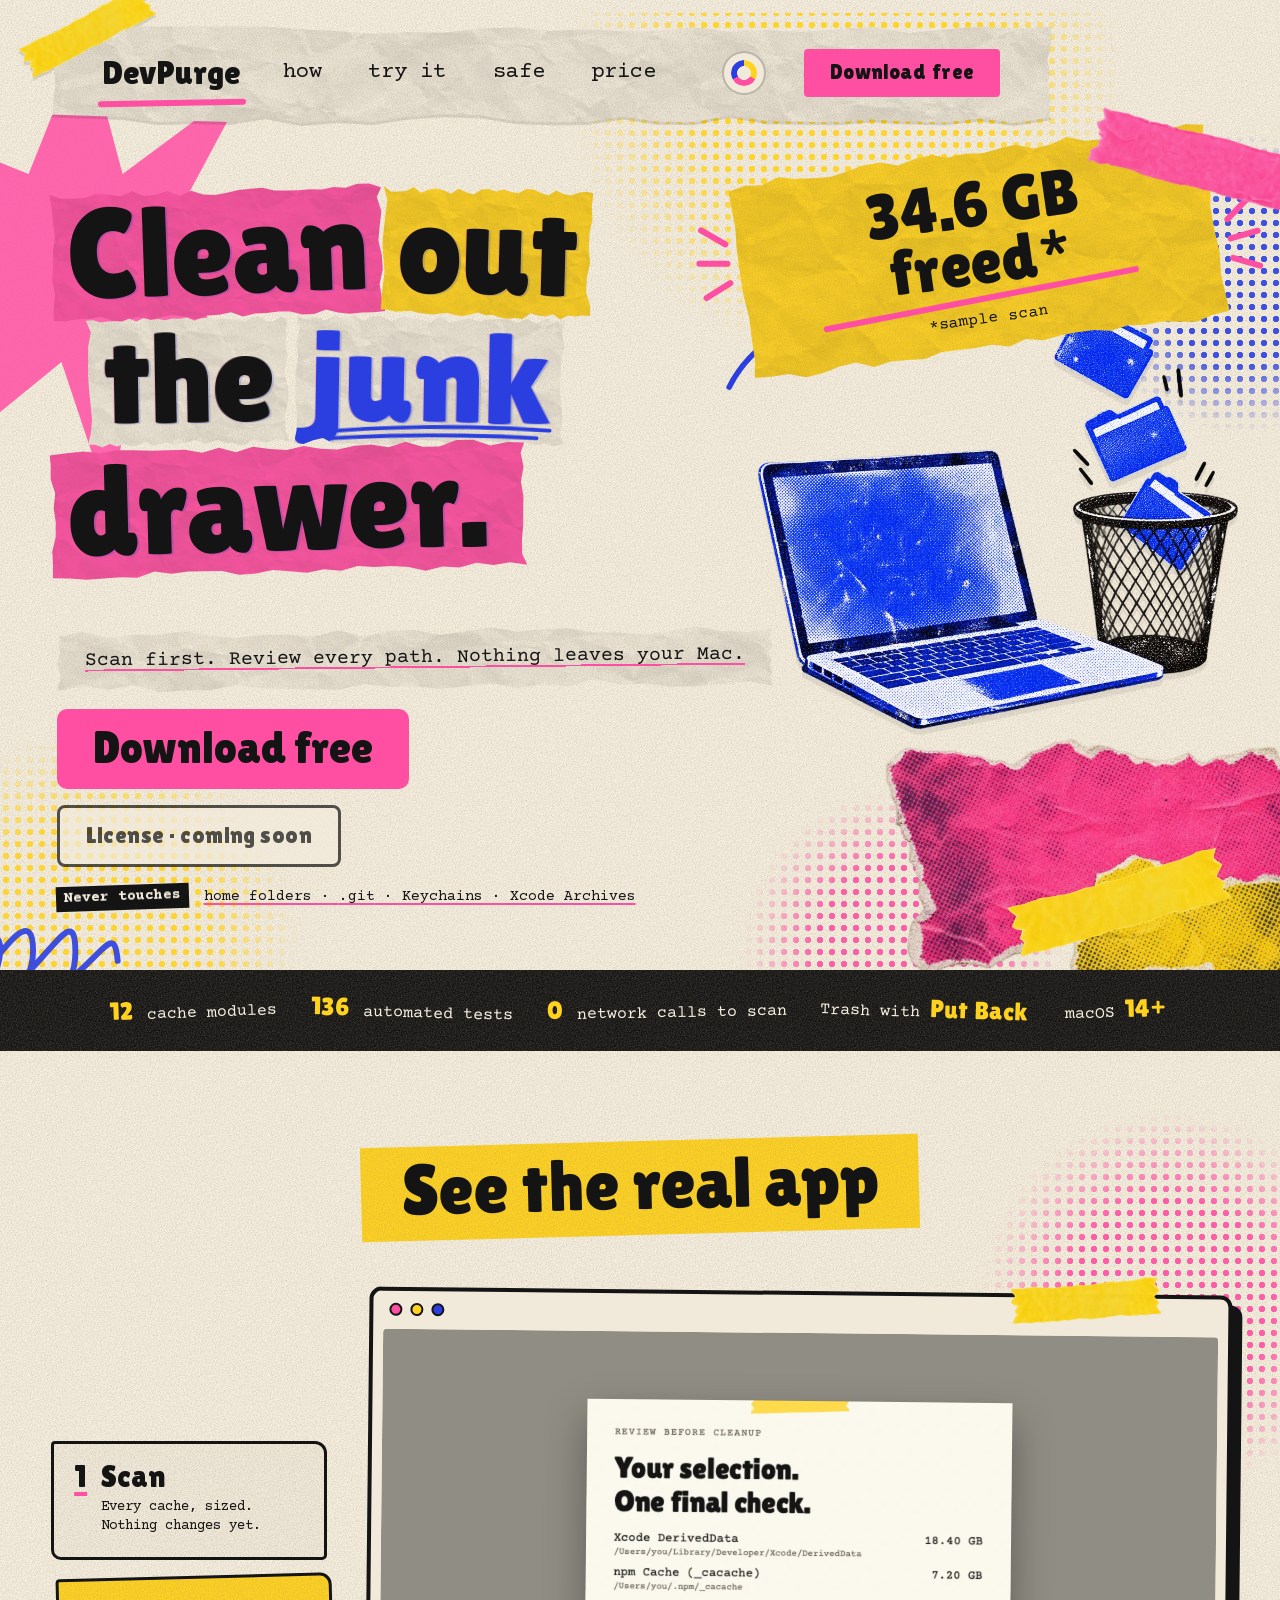
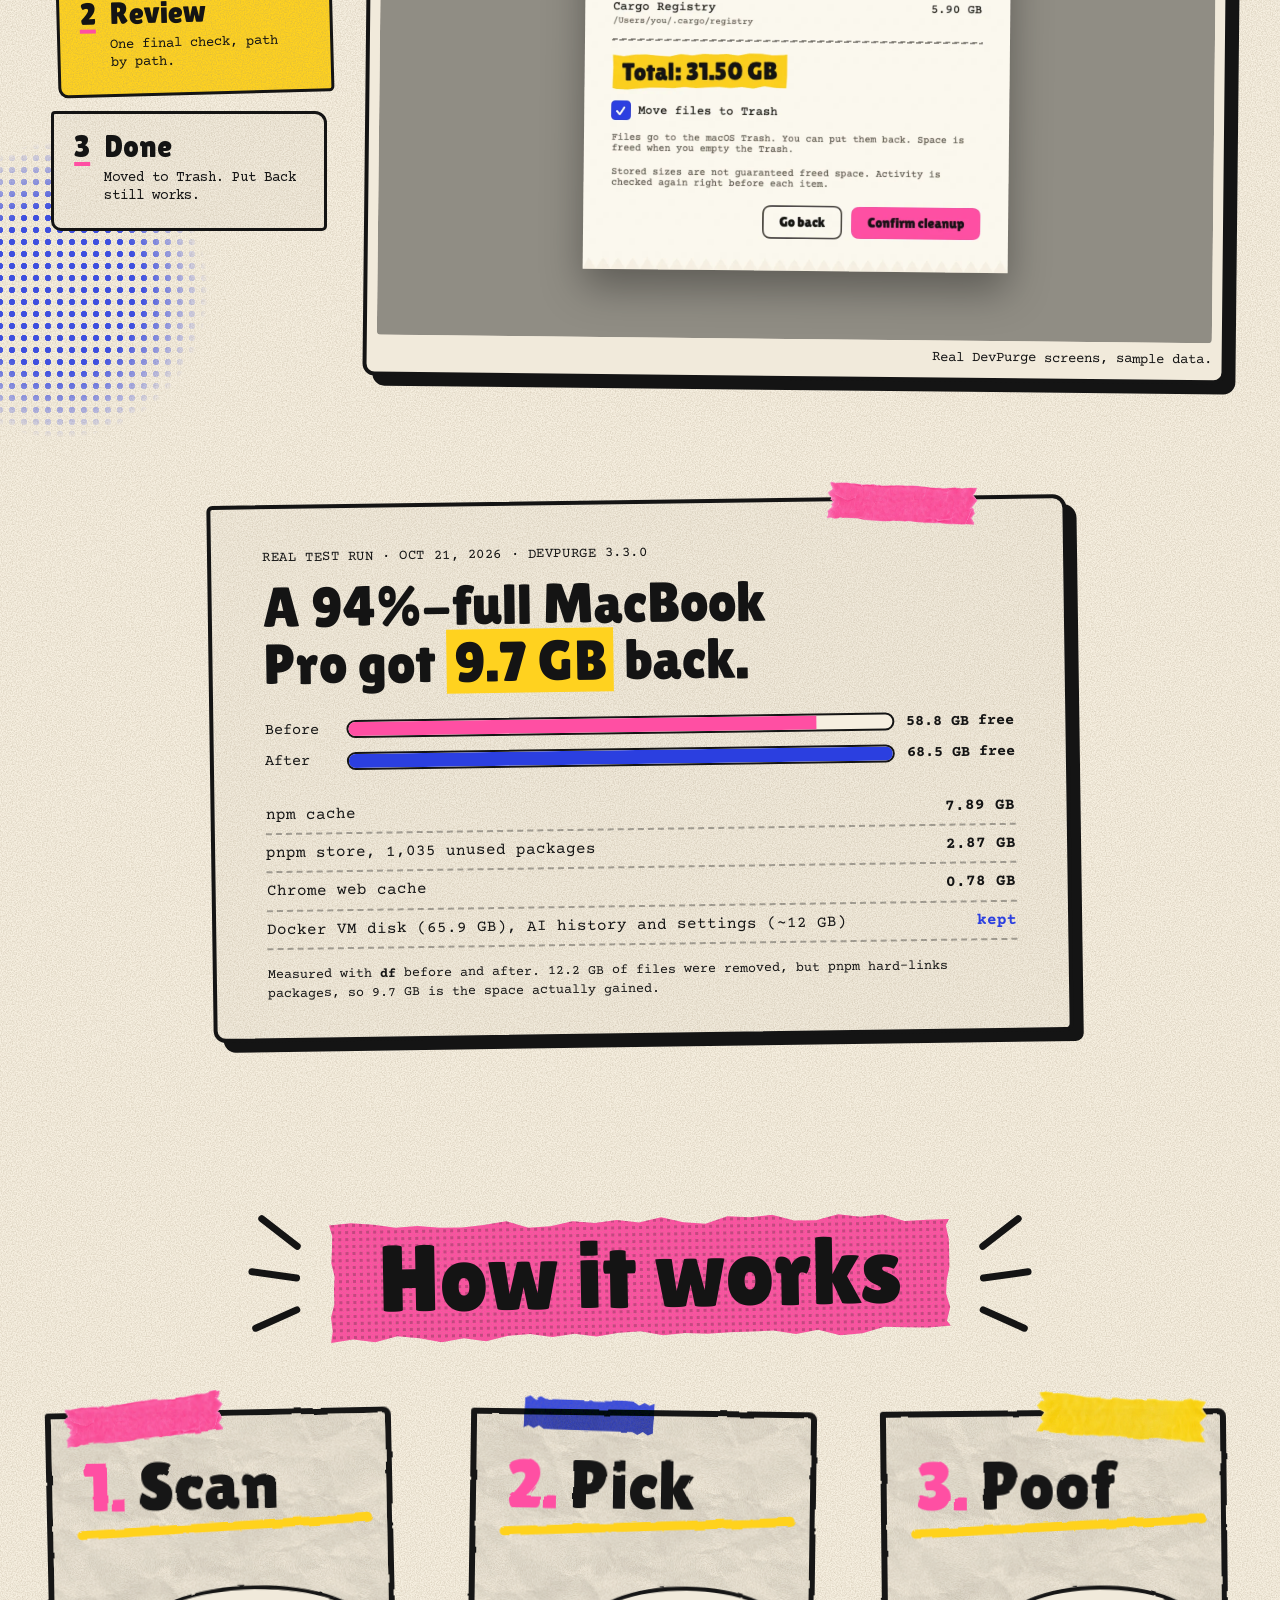
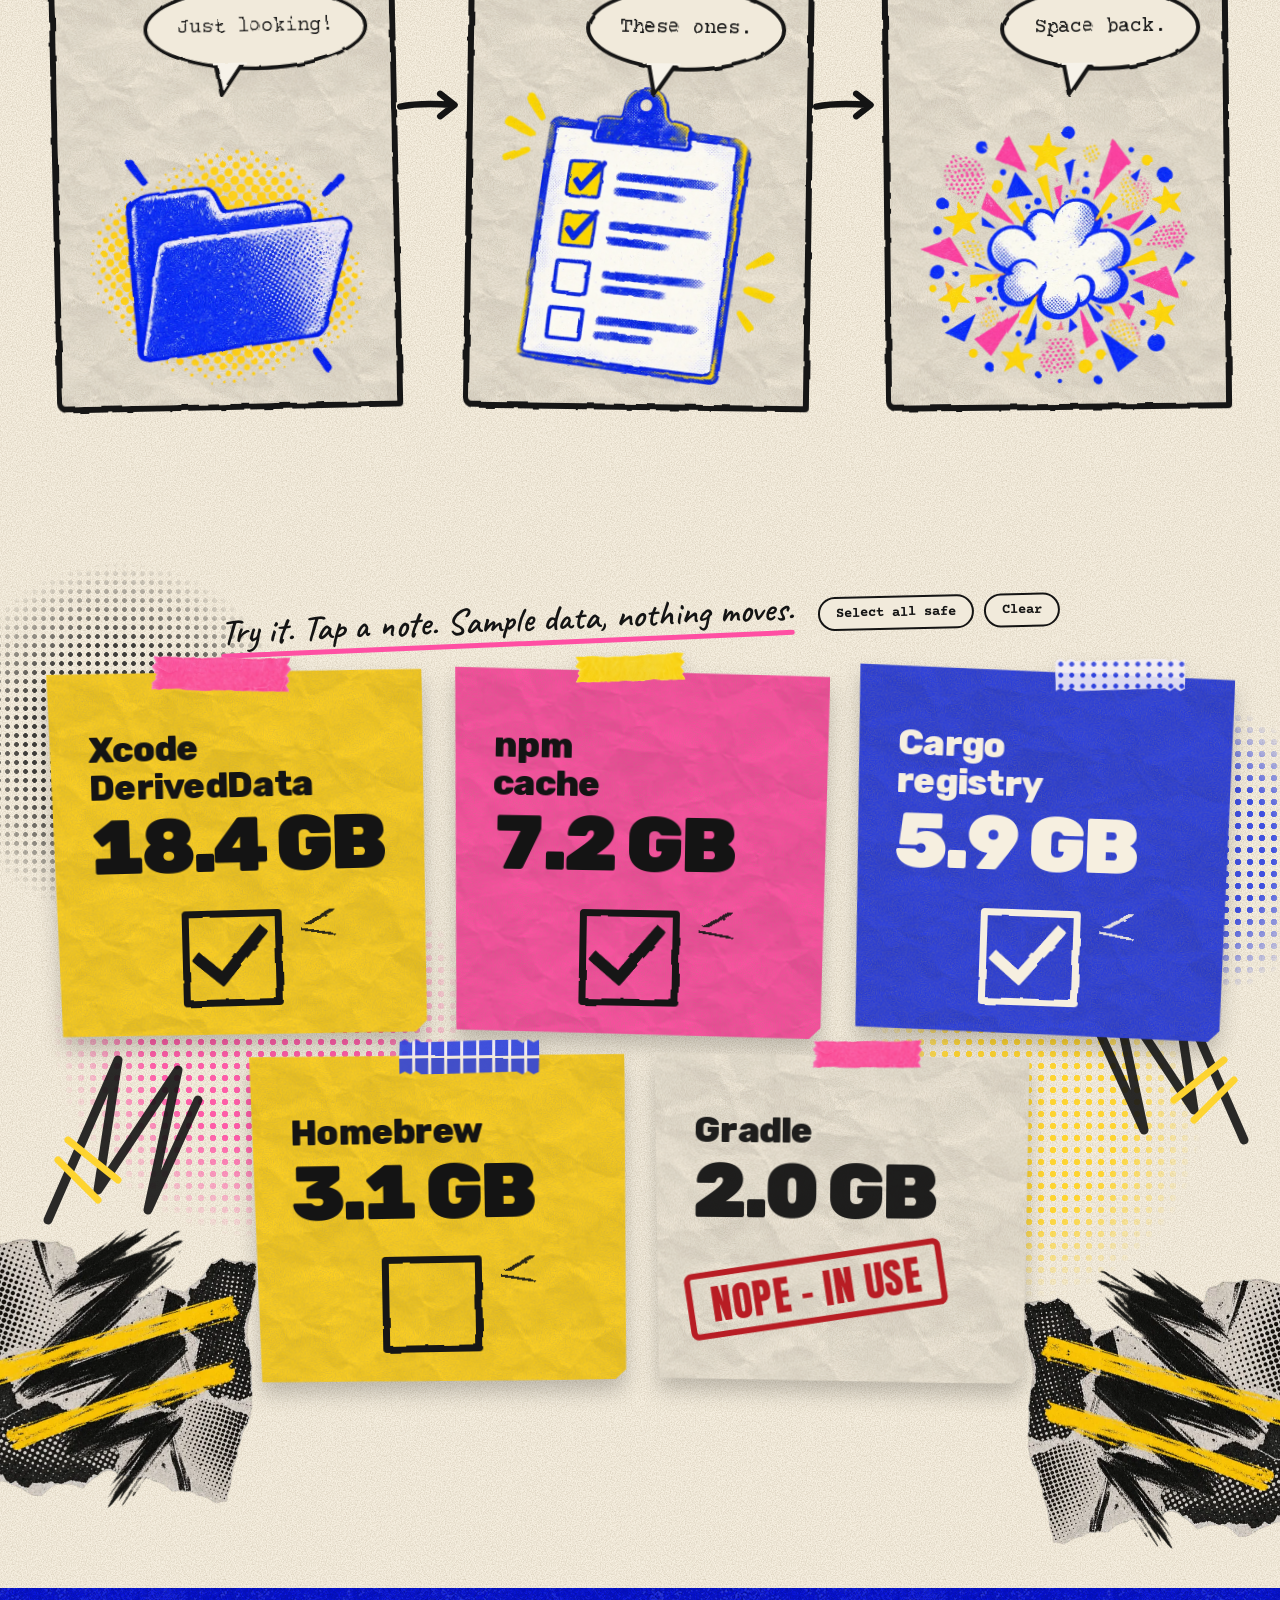
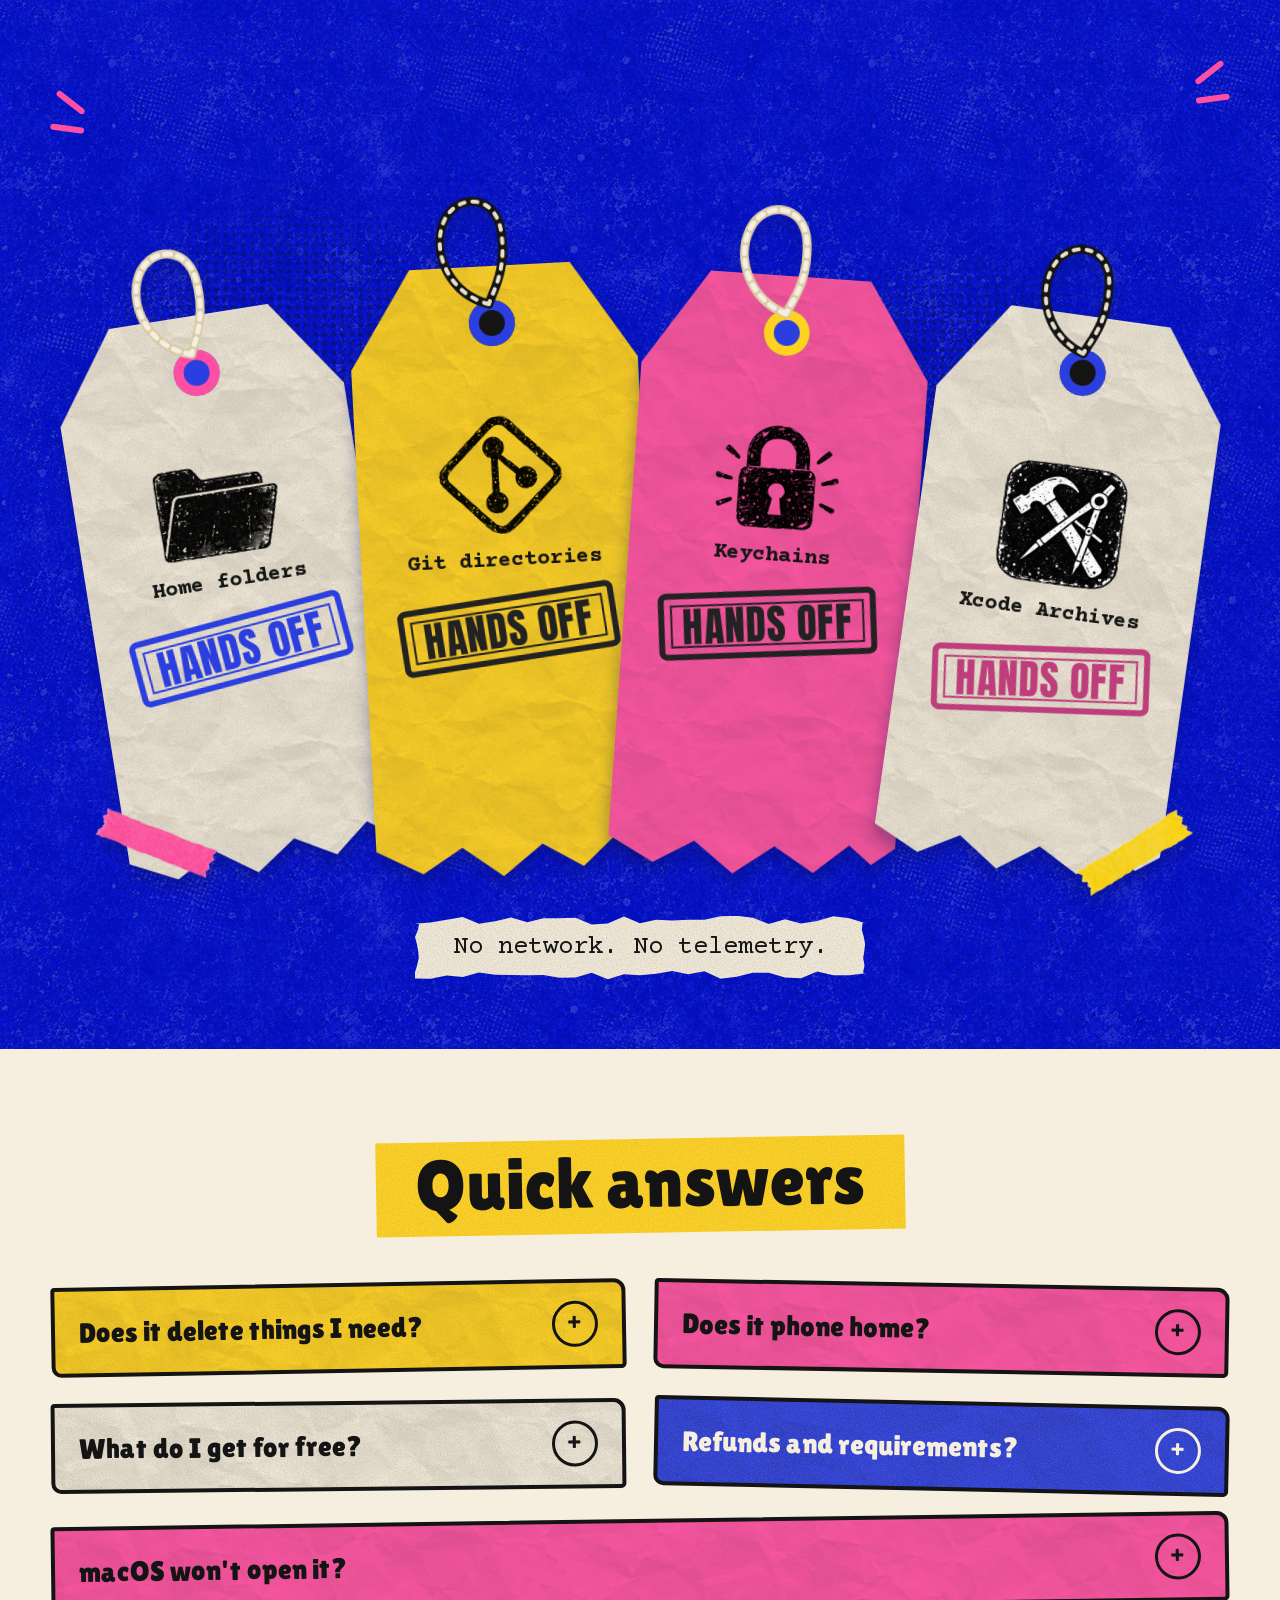
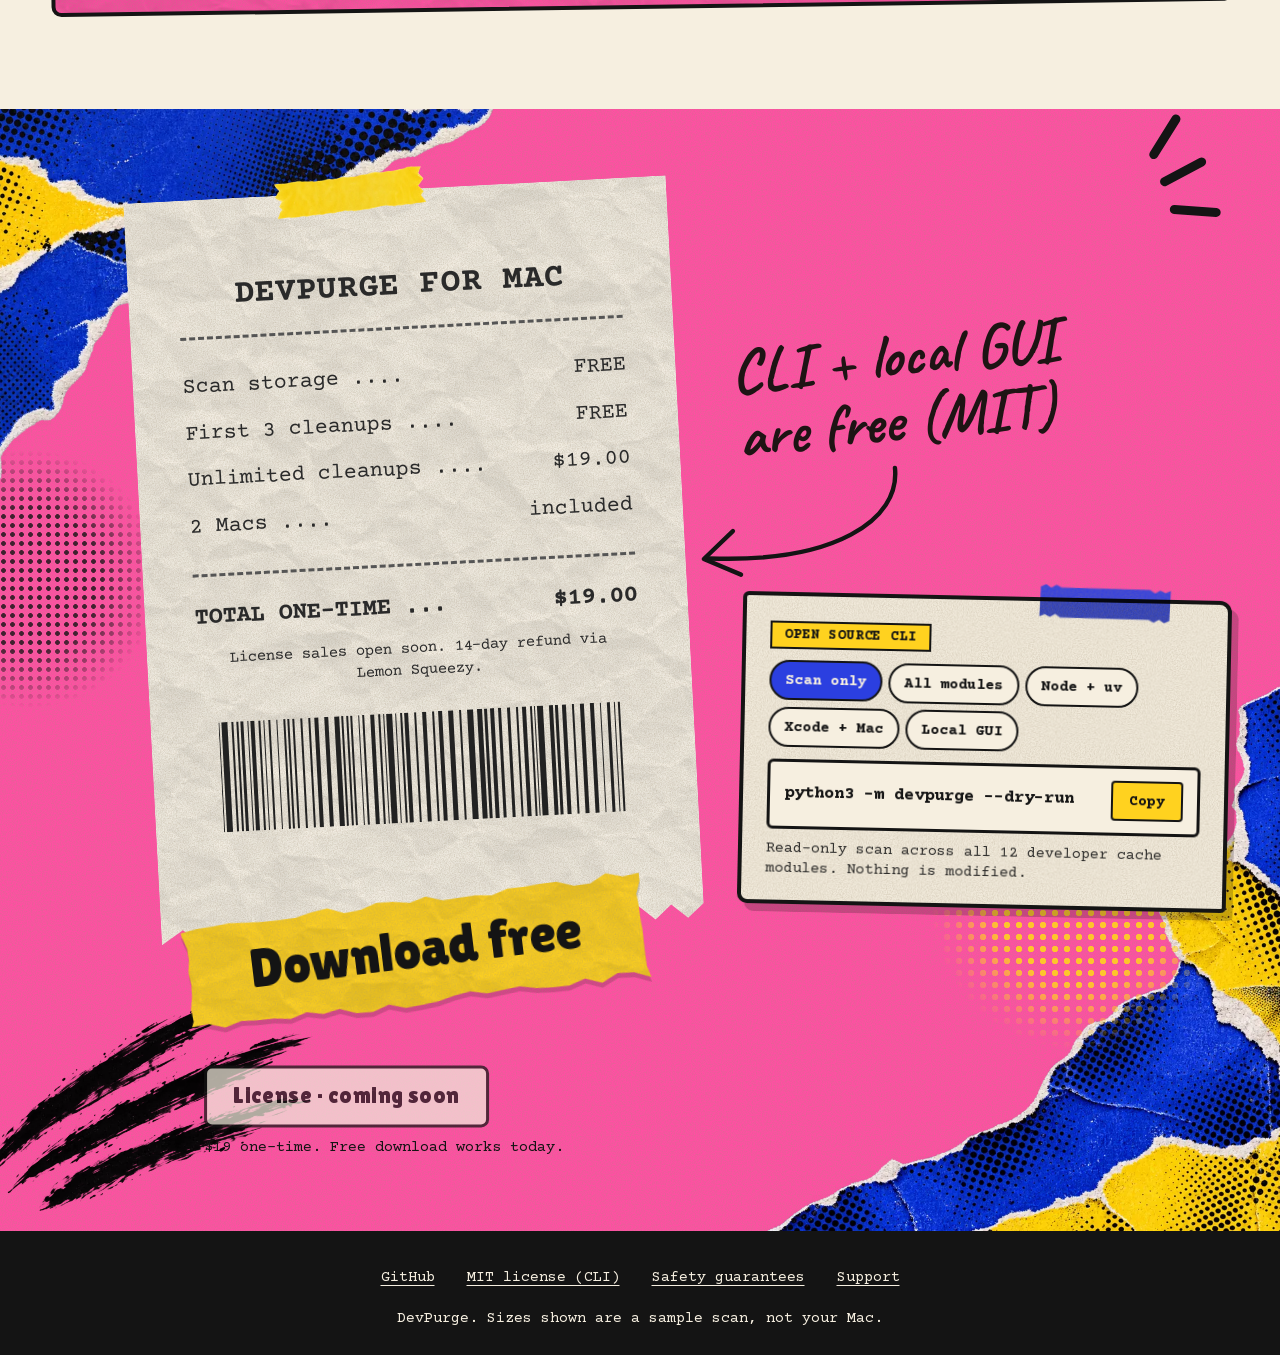
==== commit 4dd428c9: "fix(site): connect devpurge.com and use domain in page metadata" ====
--- a/site/index.html
+++ b/site/index.html
@@ -8,14 +8,14 @@
 <script>document.documentElement.classList.add('js')</script>
 <meta name="theme-color" content="#FF4FA3">
 <link rel="icon" href="favicon.svg" type="image/svg+xml">
-<link rel="canonical" href="https://404kidwiz.github.io/devpurge/">
+<link rel="canonical" href="https://devpurge.com/">
 <meta property="og:type" content="website">
-<meta property="og:url" content="https://404kidwiz.github.io/devpurge/">
+<meta property="og:url" content="https://devpurge.com/">
 <meta property="og:title" content="DevPurge — Clean out the junk drawer">
 <meta property="og:description" content="Reclaim gigabytes of developer caches on your Mac. Scan first, review every path, nothing leaves your Mac.">
-<meta property="og:image" content="https://404kidwiz.github.io/devpurge/assets/og.jpg">
+<meta property="og:image" content="https://devpurge.com/assets/og.jpg">
 <meta name="twitter:card" content="summary_large_image">
-<meta name="twitter:image" content="https://404kidwiz.github.io/devpurge/assets/og.jpg">
+<meta name="twitter:image" content="https://devpurge.com/assets/og.jpg">
 <link rel="preload" href="fonts/LilitaOne.woff2" as="font" type="font/woff2" crossorigin>
 <link rel="preload" href="fonts/Rubik.woff2" as="font" type="font/woff2" crossorigin>
 <link rel="stylesheet" href="fonts.css">
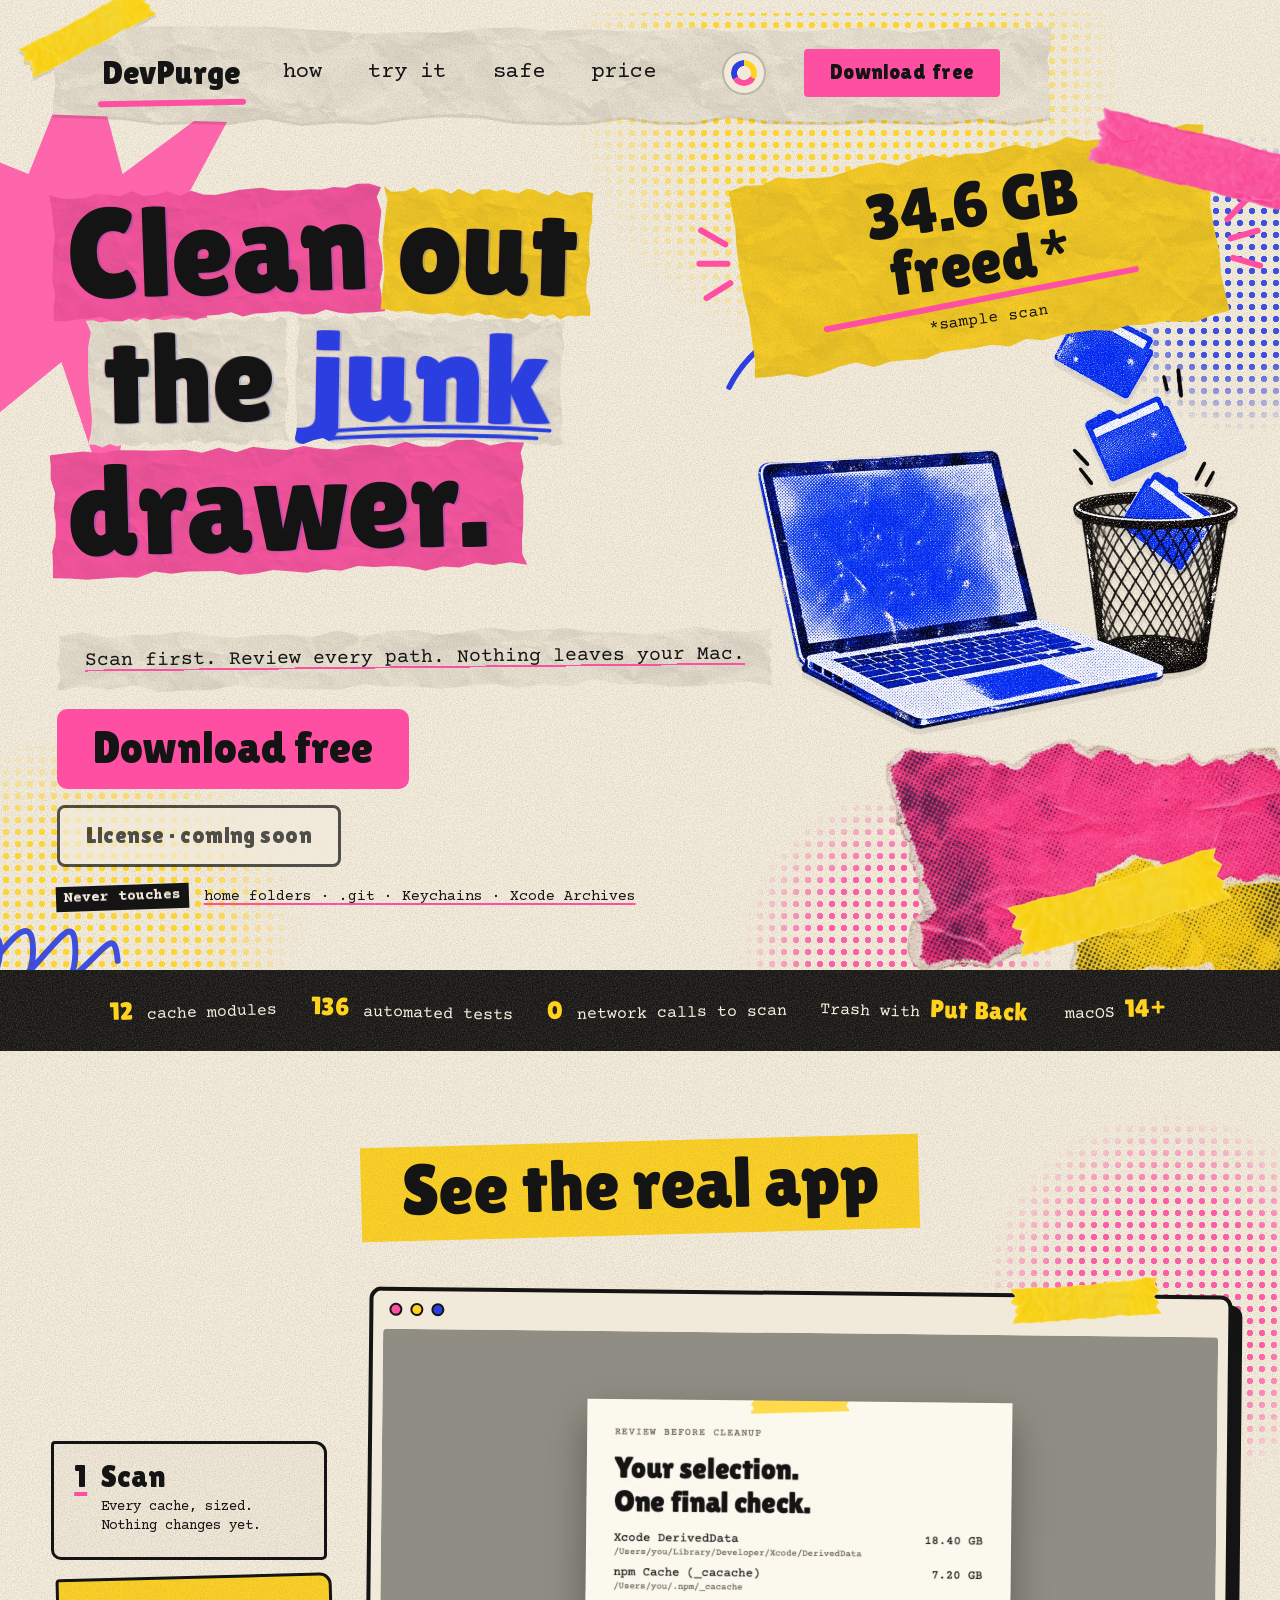
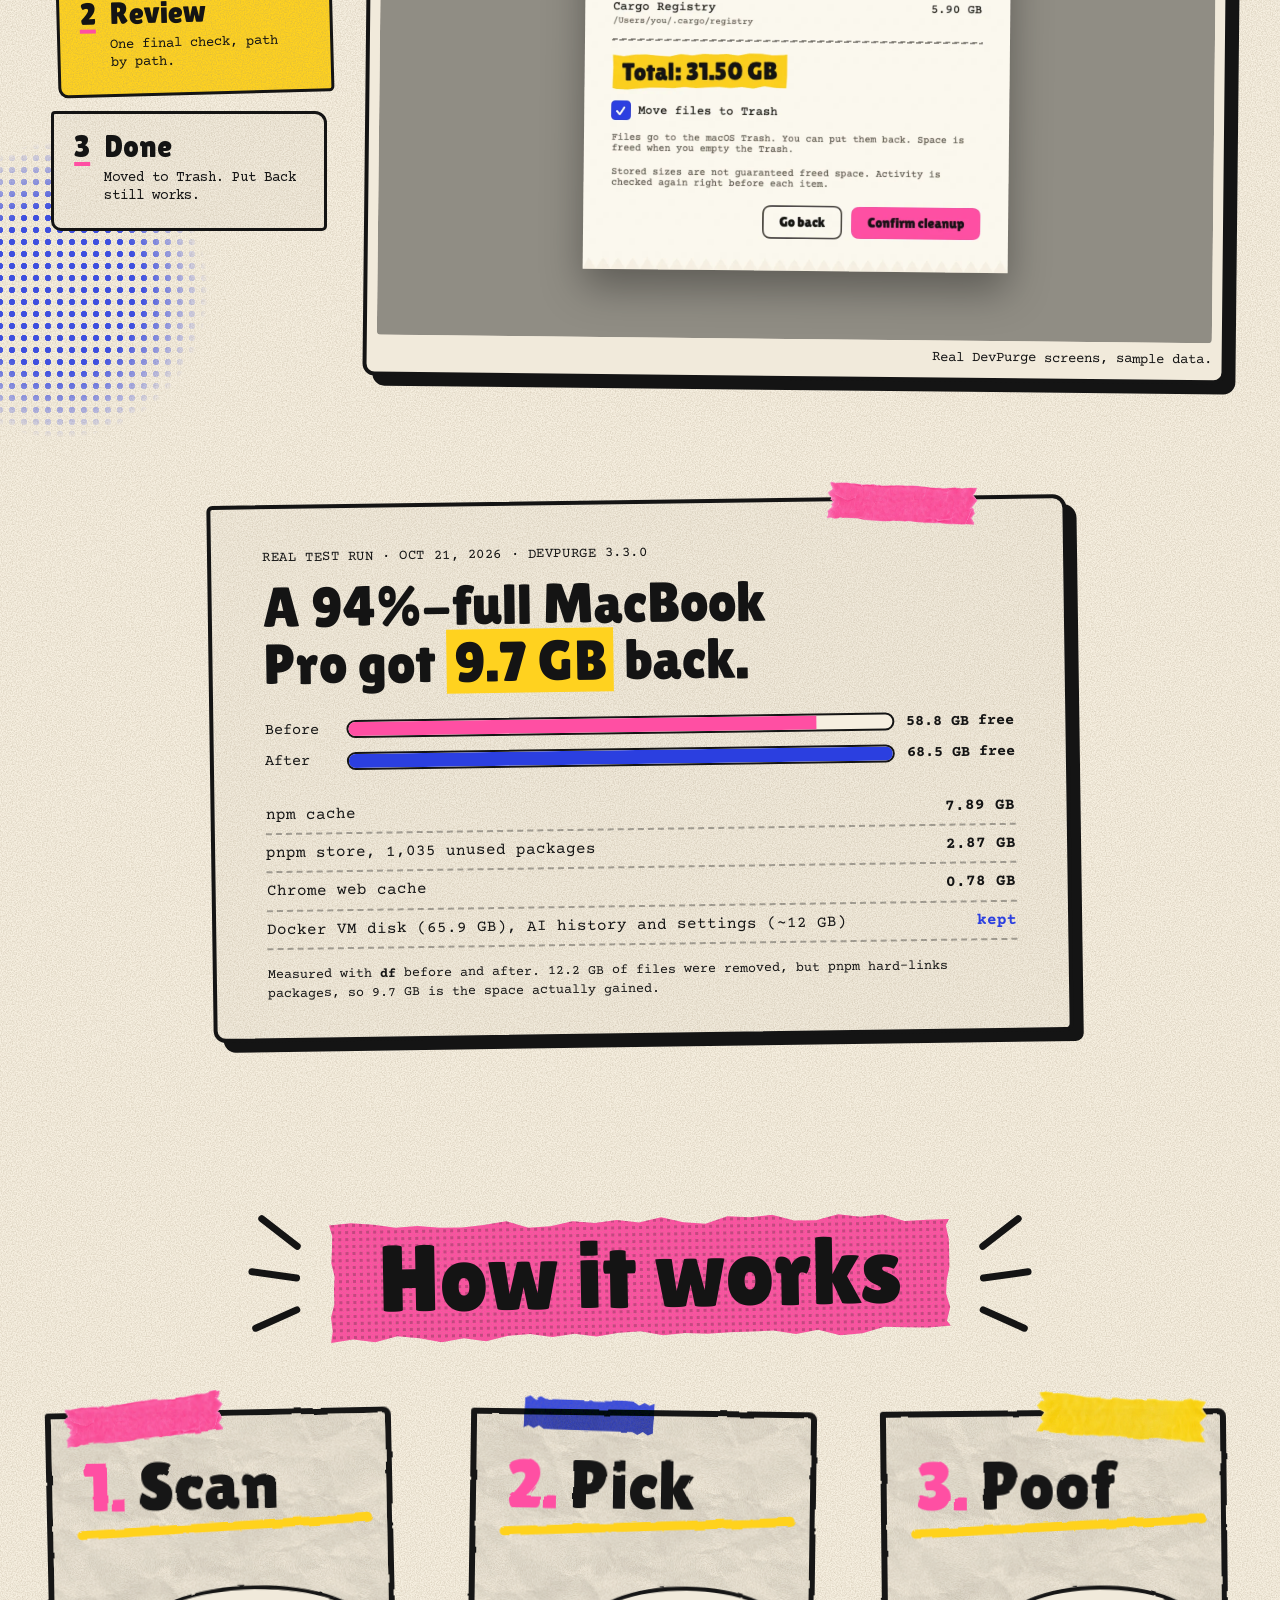
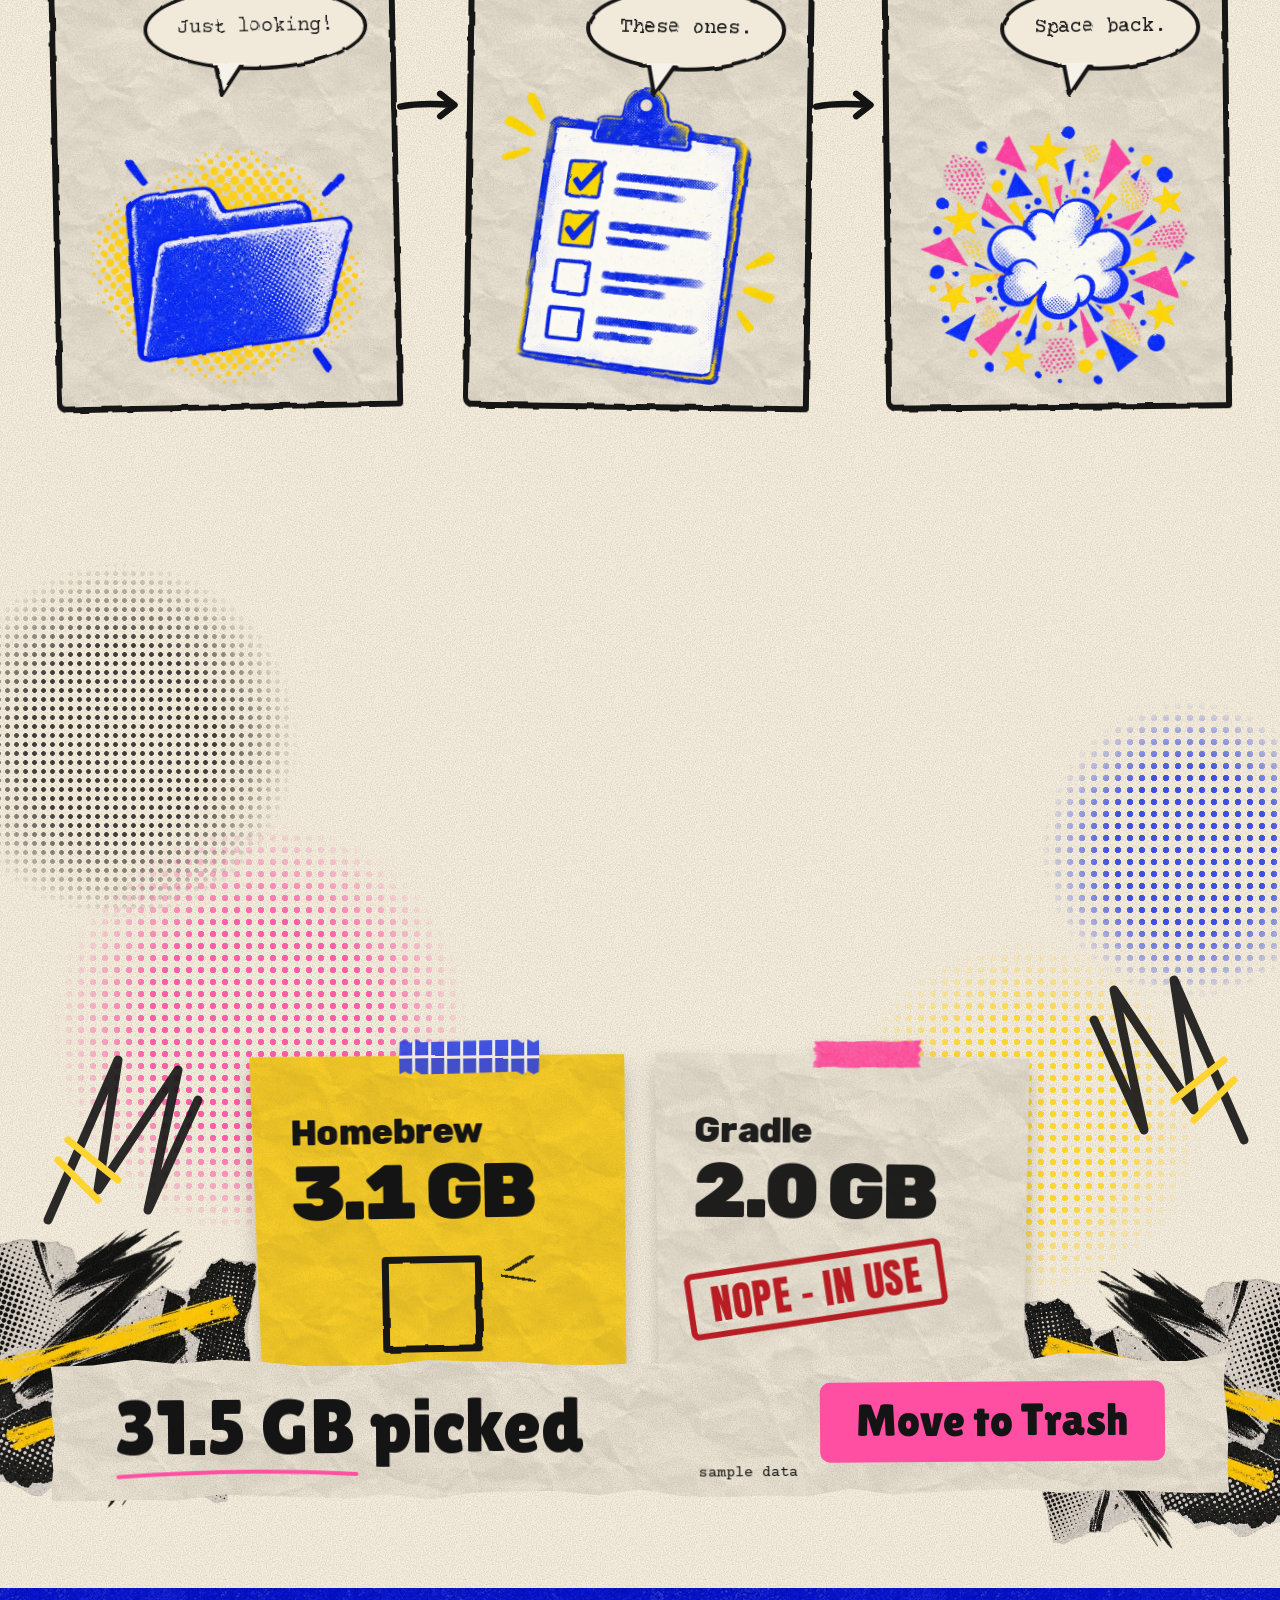
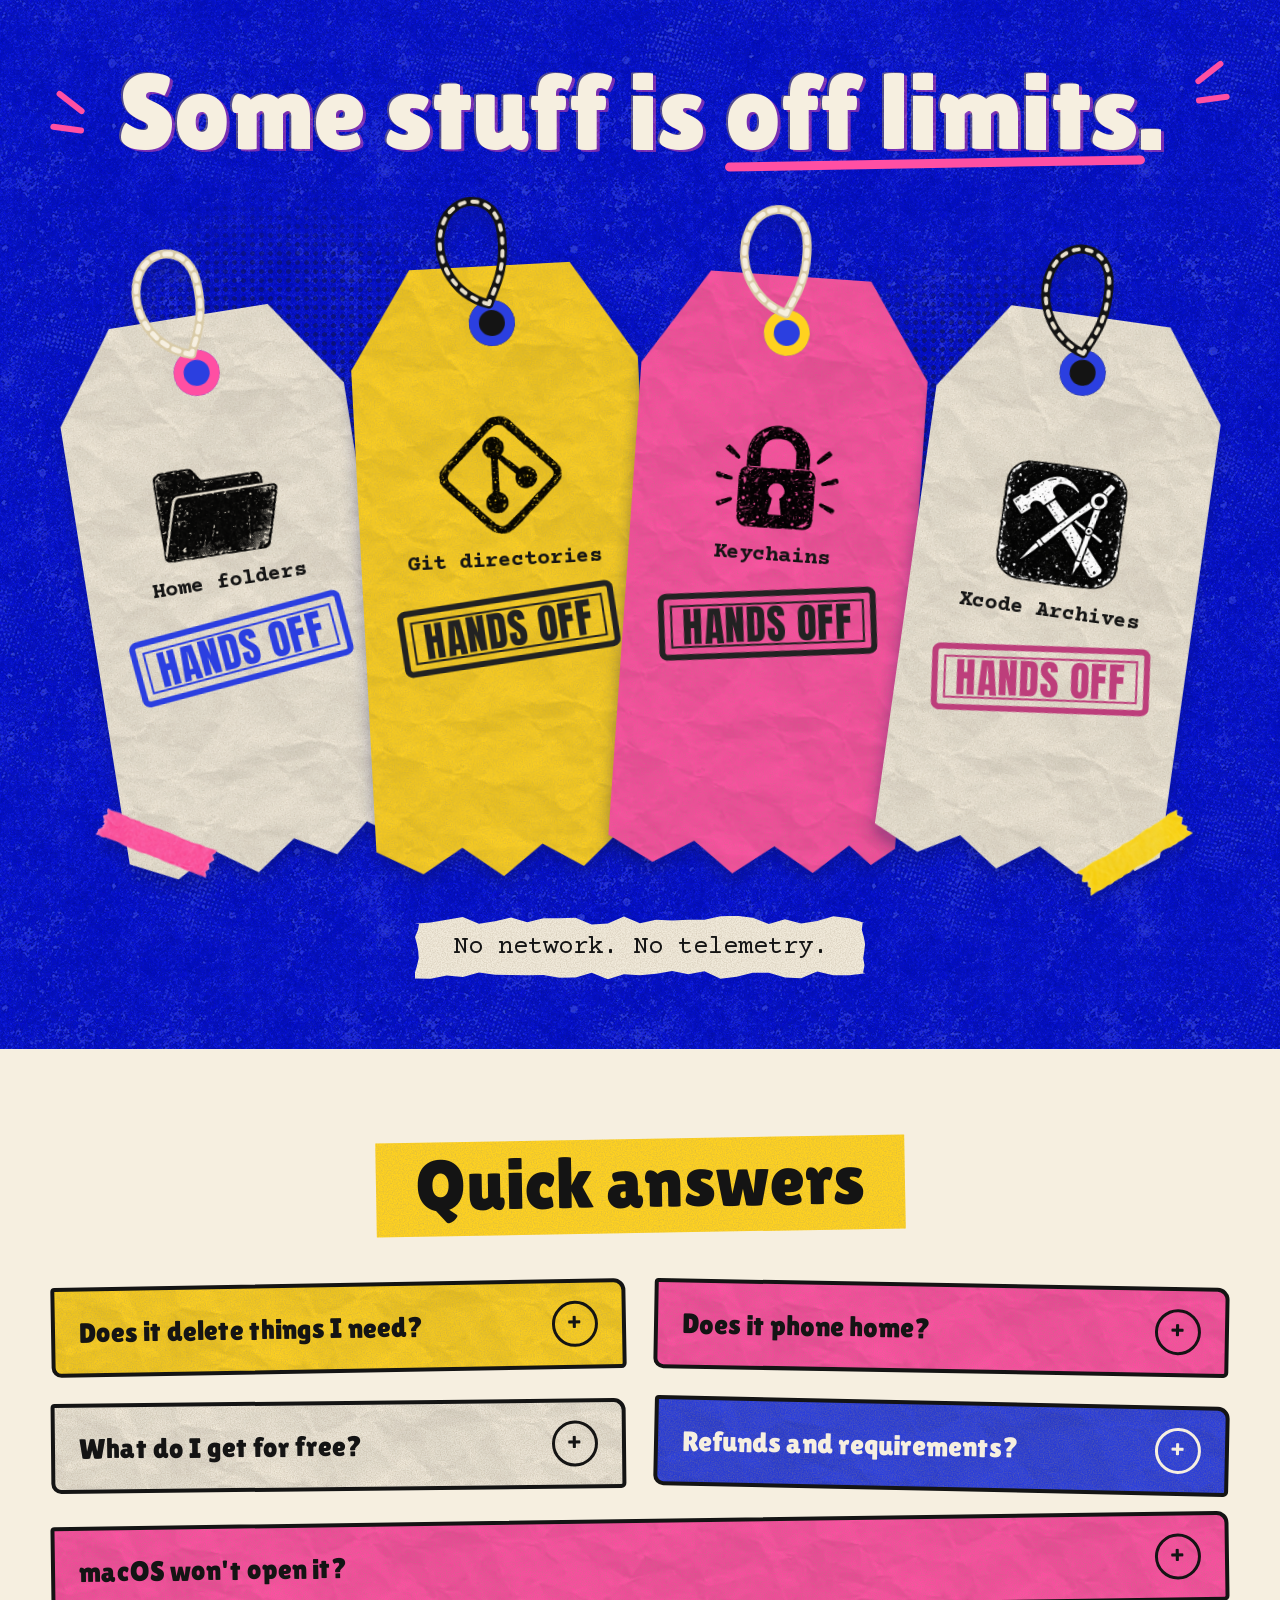
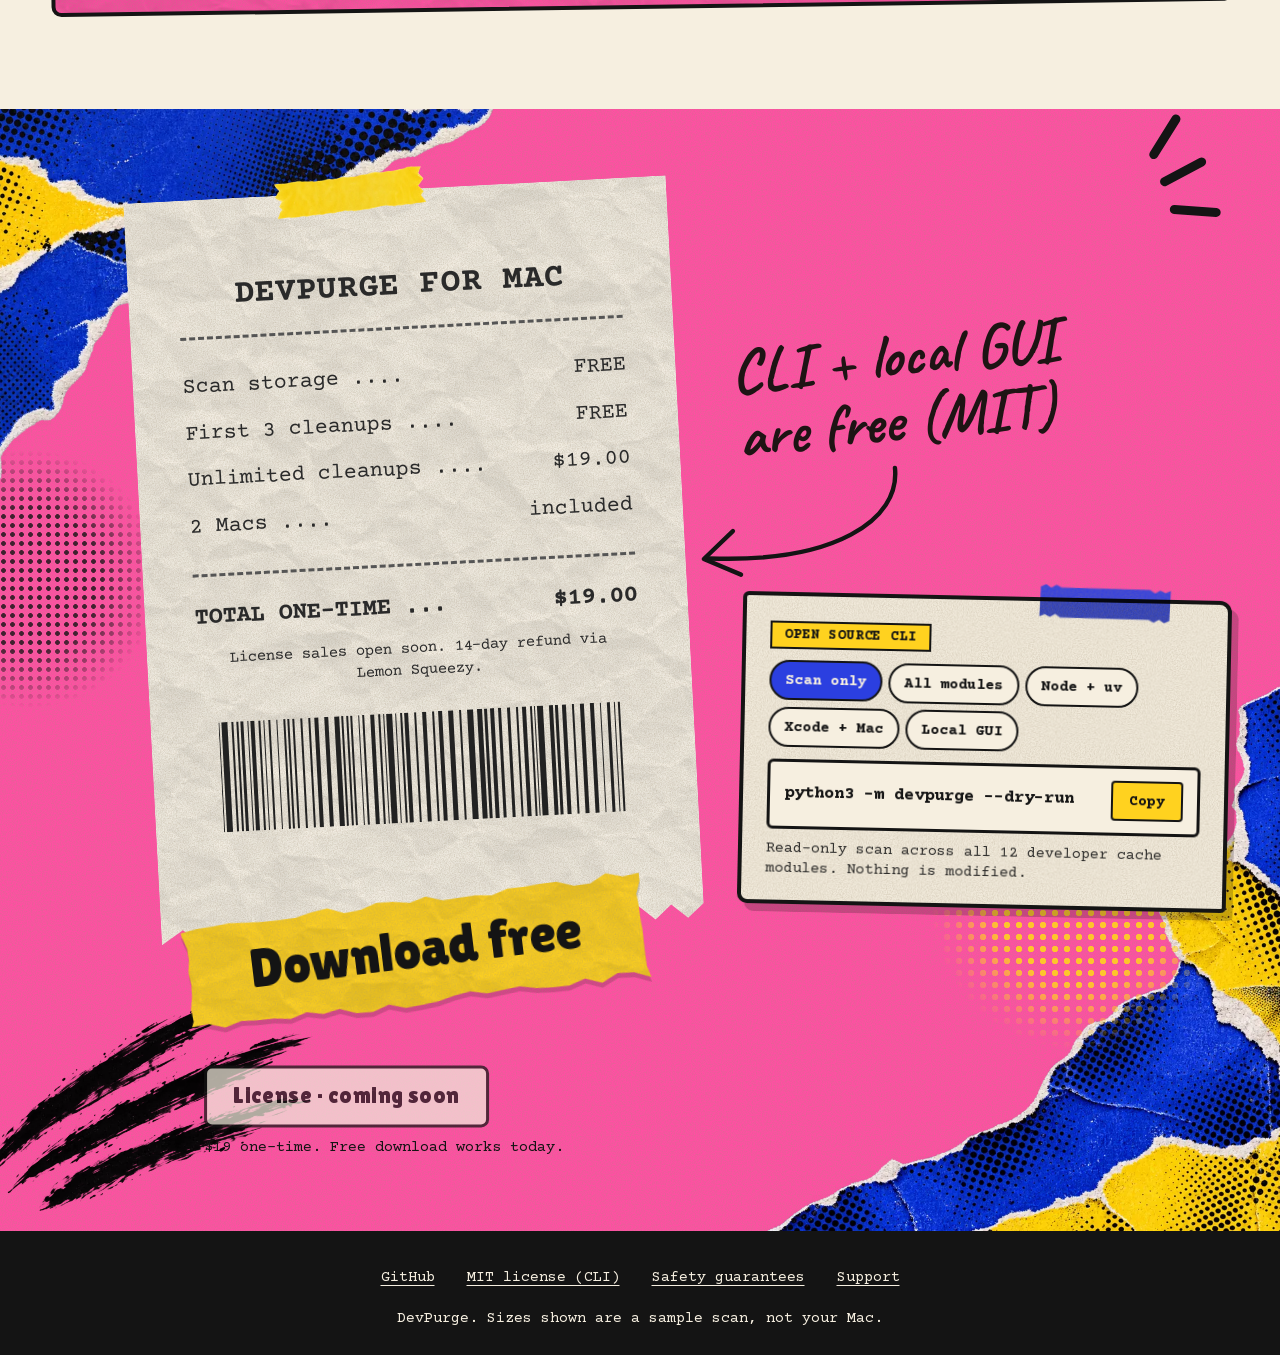
==== commit d662cf32: "Polish landing page layouts and touch controls for phones" ====
--- a/site/index.html
+++ b/site/index.html
@@ -2,11 +2,11 @@
 <html lang="en" data-palette="zine">
 <head>
 <meta charset="utf-8">
-<meta name="viewport" content="width=device-width, initial-scale=1">
+<meta name="viewport" content="width=device-width, initial-scale=1, viewport-fit=cover">
 <title>DevPurge — Clean out the junk drawer</title>
 <meta name="description" content="Reclaim gigabytes of developer caches on your Mac. Scan first, review every path, nothing leaves your Mac.">
 <script>document.documentElement.classList.add('js')</script>
-<meta name="theme-color" content="#FF4FA3">
+<meta name="theme-color" content="#F6EFE0">
 <link rel="icon" href="favicon.svg" type="image/svg+xml">
 <link rel="canonical" href="https://devpurge.com/">
 <meta property="og:type" content="website">
--- a/site/styles.css
+++ b/site/styles.css
@@ -32,6 +32,8 @@
 img { display: block; max-width: 100%; height: auto; }
 button { font: inherit; color: inherit; }
 a { color: inherit; }
+button, a, summary { touch-action: manipulation; }
+button { -webkit-user-select: none; user-select: none; }
 .defs { position: absolute; width: 0; height: 0; }
 .sr-only { position: absolute; width: 1px; height: 1px; overflow: hidden; clip: rect(0 0 0 0); white-space: nowrap; }
 .skip { position: absolute; left: 12px; top: -60px; z-index: 100; background: var(--ink); color: var(--paper); padding: 10px 14px; }
@@ -657,10 +659,12 @@
   cursor: pointer;
   transition: transform .15s var(--ease-pop), background-color .15s;
 }
-.chip-btn:hover {
-  transform: translateY(-2px);
-  background: var(--yellow);
-  color: var(--on-yellow, #141414);
+@media (hover: hover) and (pointer: fine) {
+  .chip-btn:hover {
+    transform: translateY(-2px);
+    background: var(--yellow);
+    color: var(--on-yellow, #141414);
+  }
 }
 
 /* ----- responsive additions ----- */
@@ -844,9 +848,11 @@
   cursor: pointer;
   transition: transform 0.14s var(--ease-pop);
 }
-.cli-box__copy:hover {
-  transform: translate(-2px, -2px);
-  box-shadow: 3px 3px 0 var(--ink);
+@media (hover: hover) and (pointer: fine) {
+  .cli-box__copy:hover {
+    transform: translate(-2px, -2px);
+    box-shadow: 3px 3px 0 var(--ink);
+  }
 }
 .cli-card__note {
   margin: 10px 0 0;
@@ -1077,3 +1083,56 @@
 .faq__grid > .qa:last-child:nth-child(odd) { grid-column: 1 / -1; }
 /* License button is parked until the store goes live: dimmed but still readable. */
 .btn--ghost:disabled { opacity: .72; cursor: not-allowed; box-shadow: none; transform: none; }
+
+/* Phone layout: reserve explicit nav columns instead of wrapping the download
+   onto a third row, and keep tap targets full-size after the nav compacts. */
+@media (max-width: 860px) {
+  .nav-wrap {
+    padding-top: max(16px, env(safe-area-inset-top, 0px));
+    padding-left: max(clamp(16px, 4vw, 60px), env(safe-area-inset-left, 0px));
+    padding-right: max(clamp(16px, 4vw, 60px), env(safe-area-inset-right, 0px));
+  }
+  .nav { display: grid; grid-template-columns: minmax(0, 1fr) 44px auto; column-gap: 8px; }
+  .nav .logo { grid-column: 1; grid-row: 1; justify-self: start; min-height: 44px; display: flex; align-items: center; }
+  .nav .palette { grid-column: 2; grid-row: 1; margin-left: 0; }
+  .nav > .btn { grid-column: 3; grid-row: 1; }
+  .nav ul { grid-column: 1 / -1; grid-row: 2; order: 0; gap: 4px; }
+  .nav ul a { min-width: 44px; min-height: 44px; display: inline-flex; align-items: center; }
+  .nav-wrap.is-scrolled .nav { transform: none; }
+  main > section {
+    padding-left: max(clamp(16px, 4vw, 60px), env(safe-area-inset-left, 0px));
+    padding-right: max(clamp(16px, 4vw, 60px), env(safe-area-inset-right, 0px));
+  }
+  .cli-mode, .cli-box__copy, .chip-btn { min-height: 44px; }
+  .foot a { min-height: 44px; display: inline-flex; align-items: center; }
+  .foot { padding-bottom: calc(26px + env(safe-area-inset-bottom, 0px)); }
+}
+@media (max-width: 560px) {
+  .nav > .btn { padding-inline: 12px; }
+  .tagline { margin-left: 0; padding: 14px 16px 16px; }
+  .cta-row { gap: 12px; }
+  .cta-row > .btn { width: 100%; text-align: center; }
+  .btn--ghost { font-size: 20px; white-space: normal; }
+  .never { margin-left: 0; line-height: 1.6; }
+  .hero__art { margin-top: 28px; }
+  /* The rotated receipt is narrower than the page; its second action must
+     participate in layout rather than extend past the right-hand edge. */
+  .receipt-wrap { margin: 0 8px; }
+  .get__buy { position: relative; inset: auto; margin-top: 24px; transform: none; }
+  .get__buy > .btn { width: 100%; padding-inline: 12px; }
+  .get__buy span { font-size: 16px; }
+  .get__inner { gap: 56px; }
+  .get { padding-bottom: 72px; }
+  .cli-box { min-width: 0; }
+  .cli-box__code { min-width: 0; max-width: 100%; }
+}
+/* Touch gets press feedback without inheriting a sticky desktop hover. */
+@media (hover: none), (pointer: coarse) {
+  .nav ul a, .cli-mode, .cli-box__copy, .chip-btn { min-width: 44px; min-height: 44px; }
+  .chip-btn:active, .cli-box__copy:active { background: var(--yellow); box-shadow: none; }
+  .btn:not(:disabled):active, .palette__toggle:active { opacity: .8; }
+}
+/* A sticky two-row header consumes too much of a phone's landscape viewport. */
+@media (max-width: 1024px) and (max-height: 500px) {
+  .nav-wrap { position: relative; }
+}
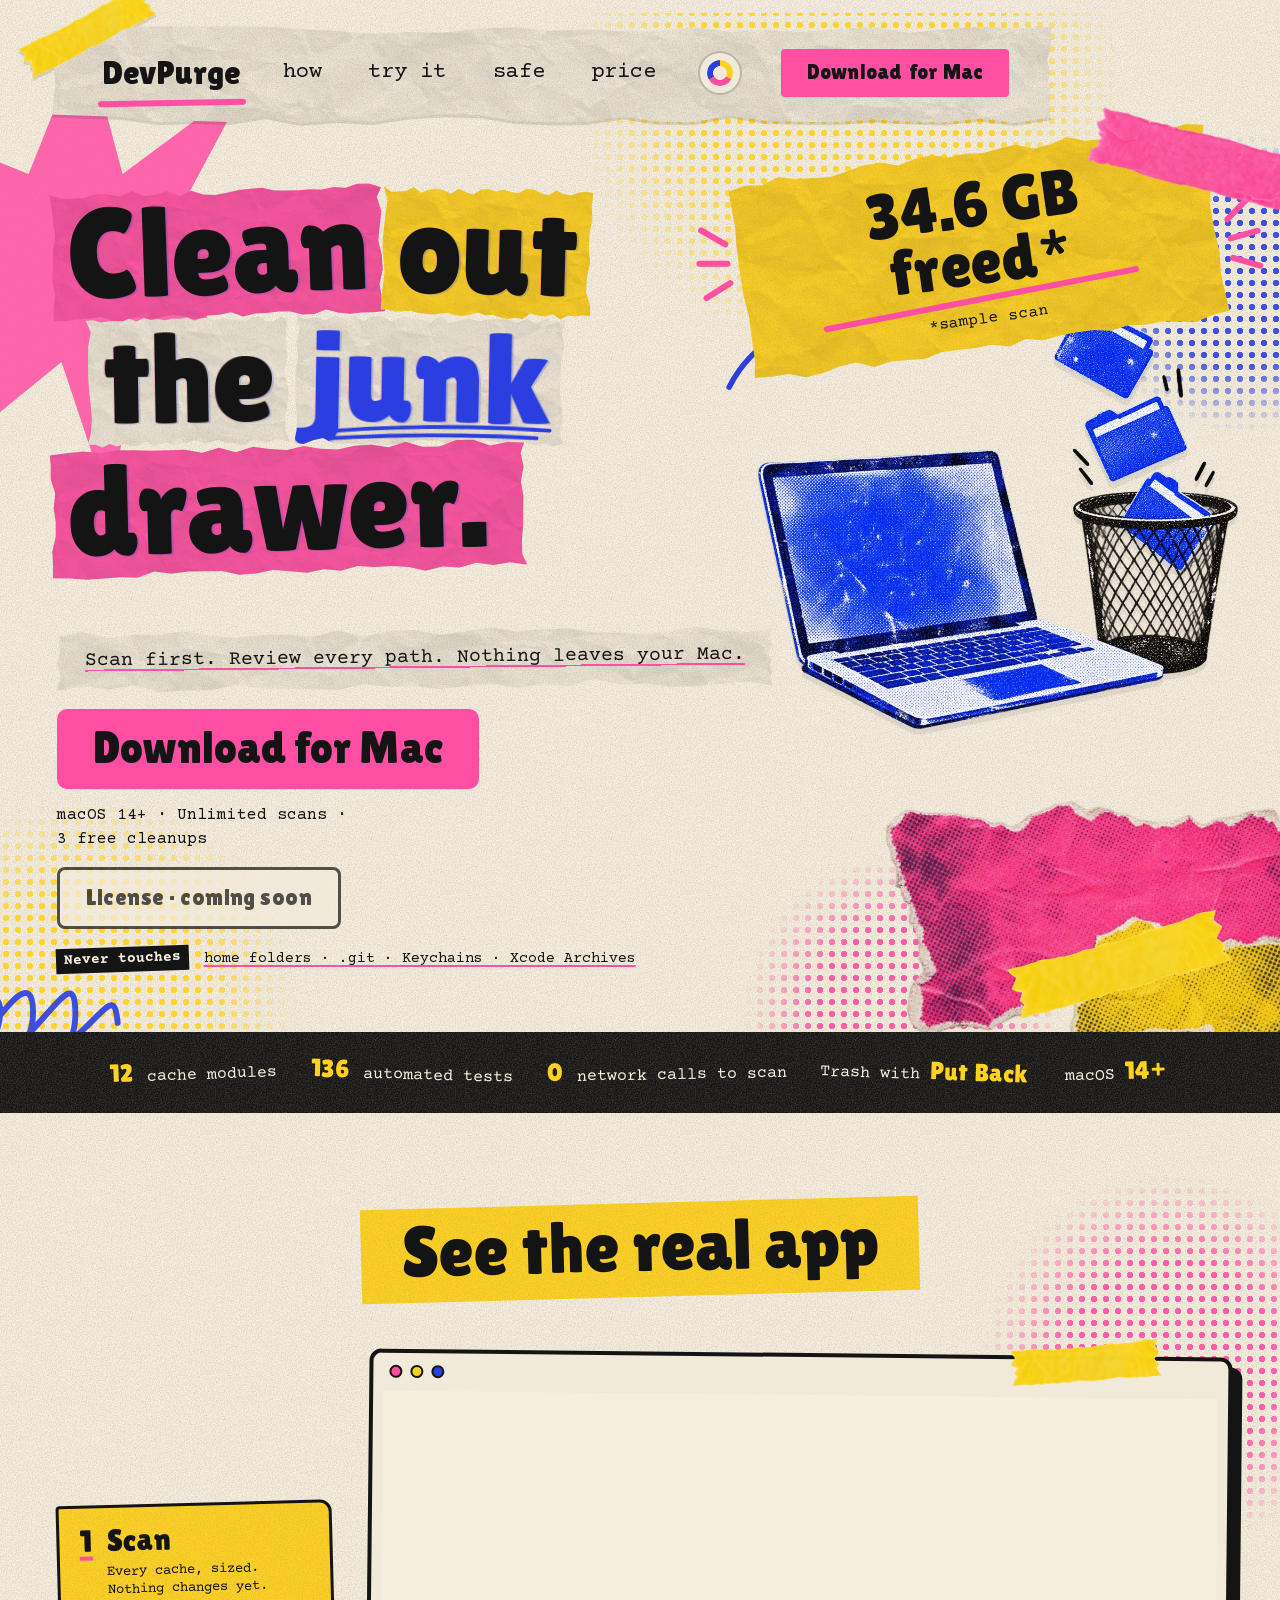
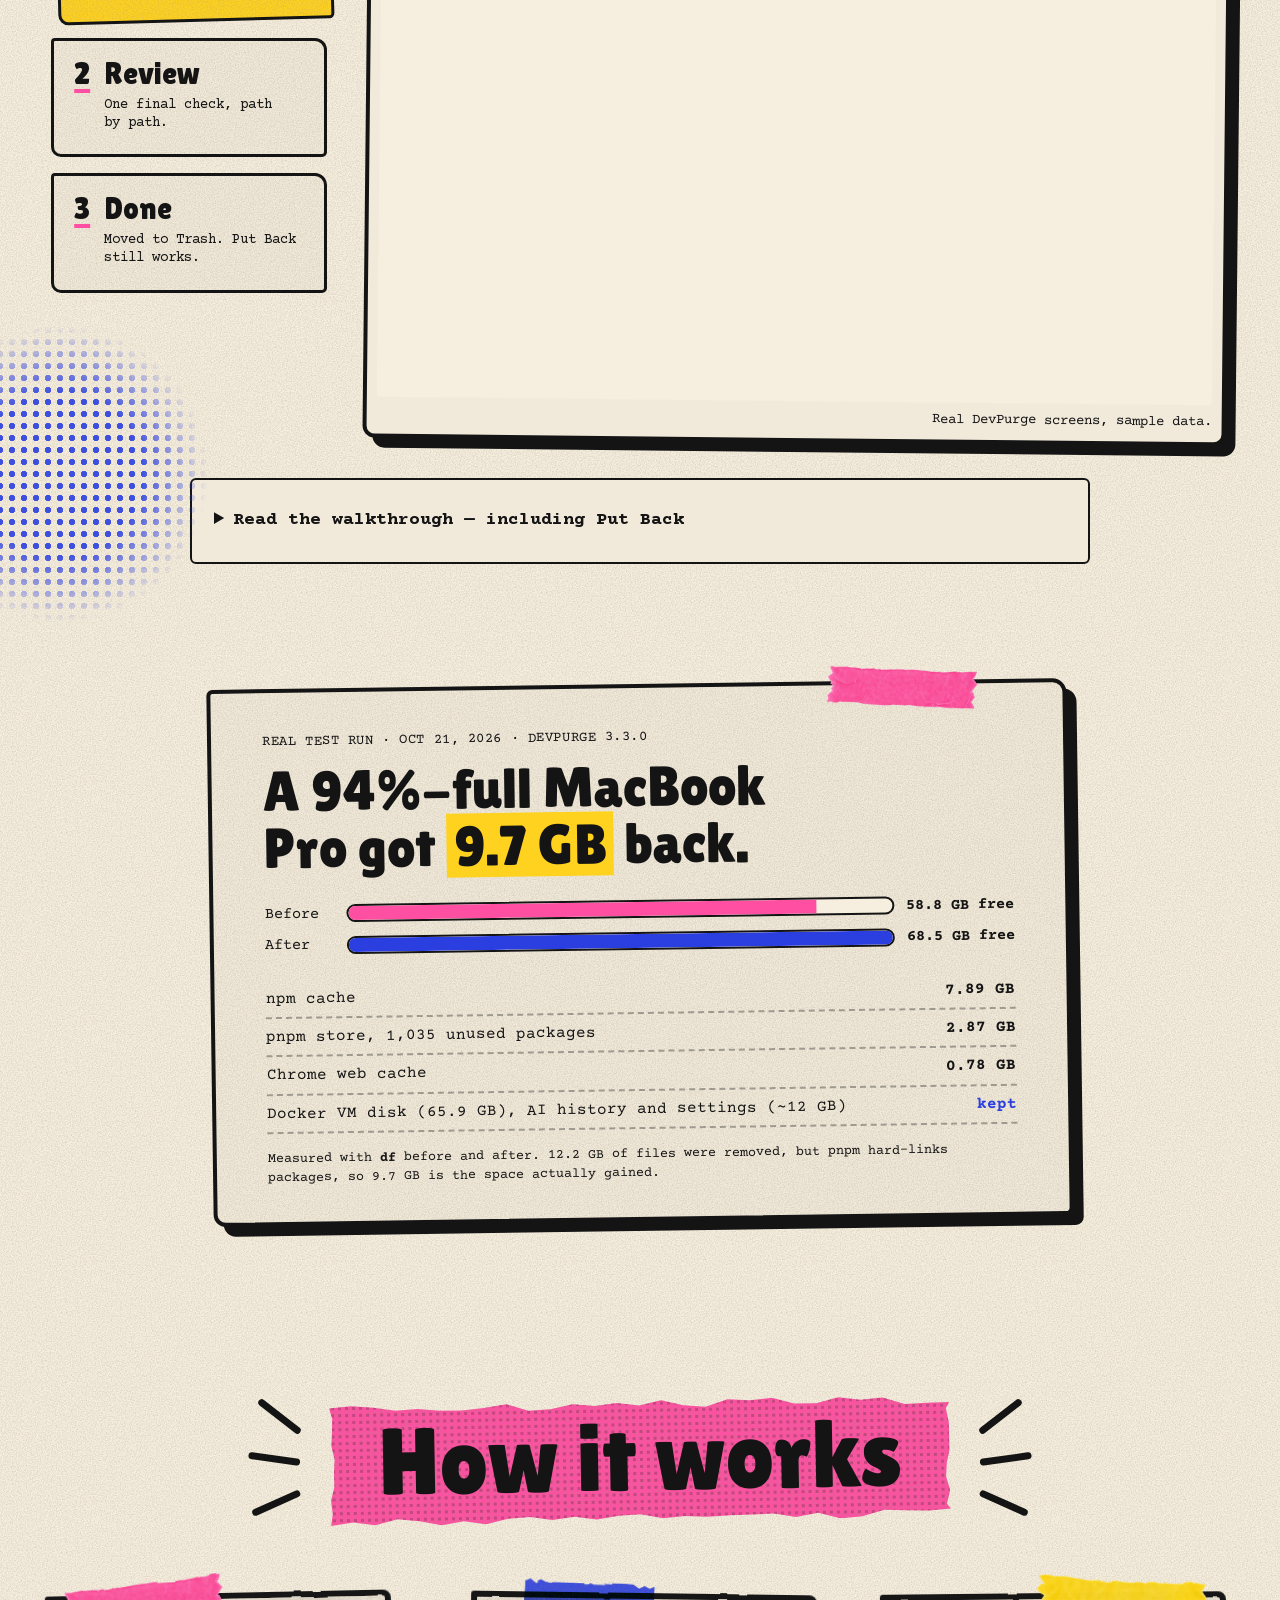
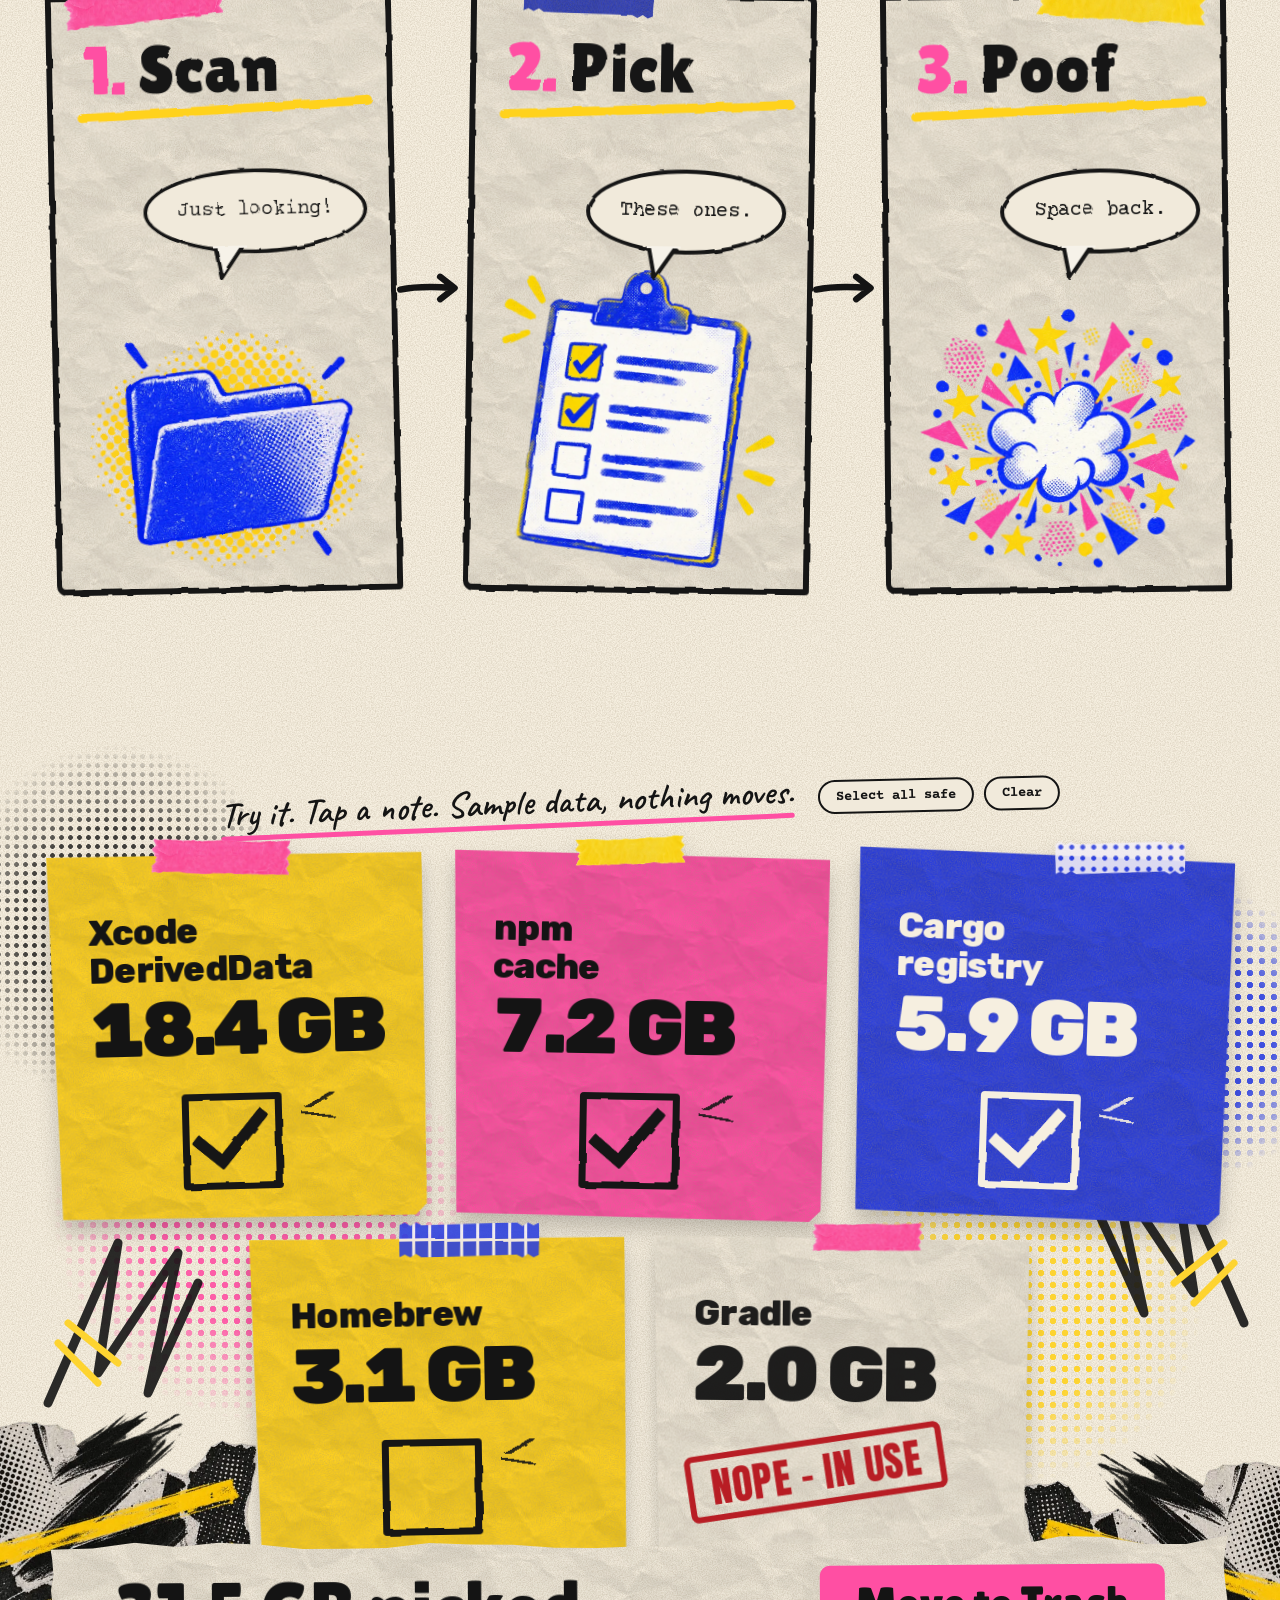
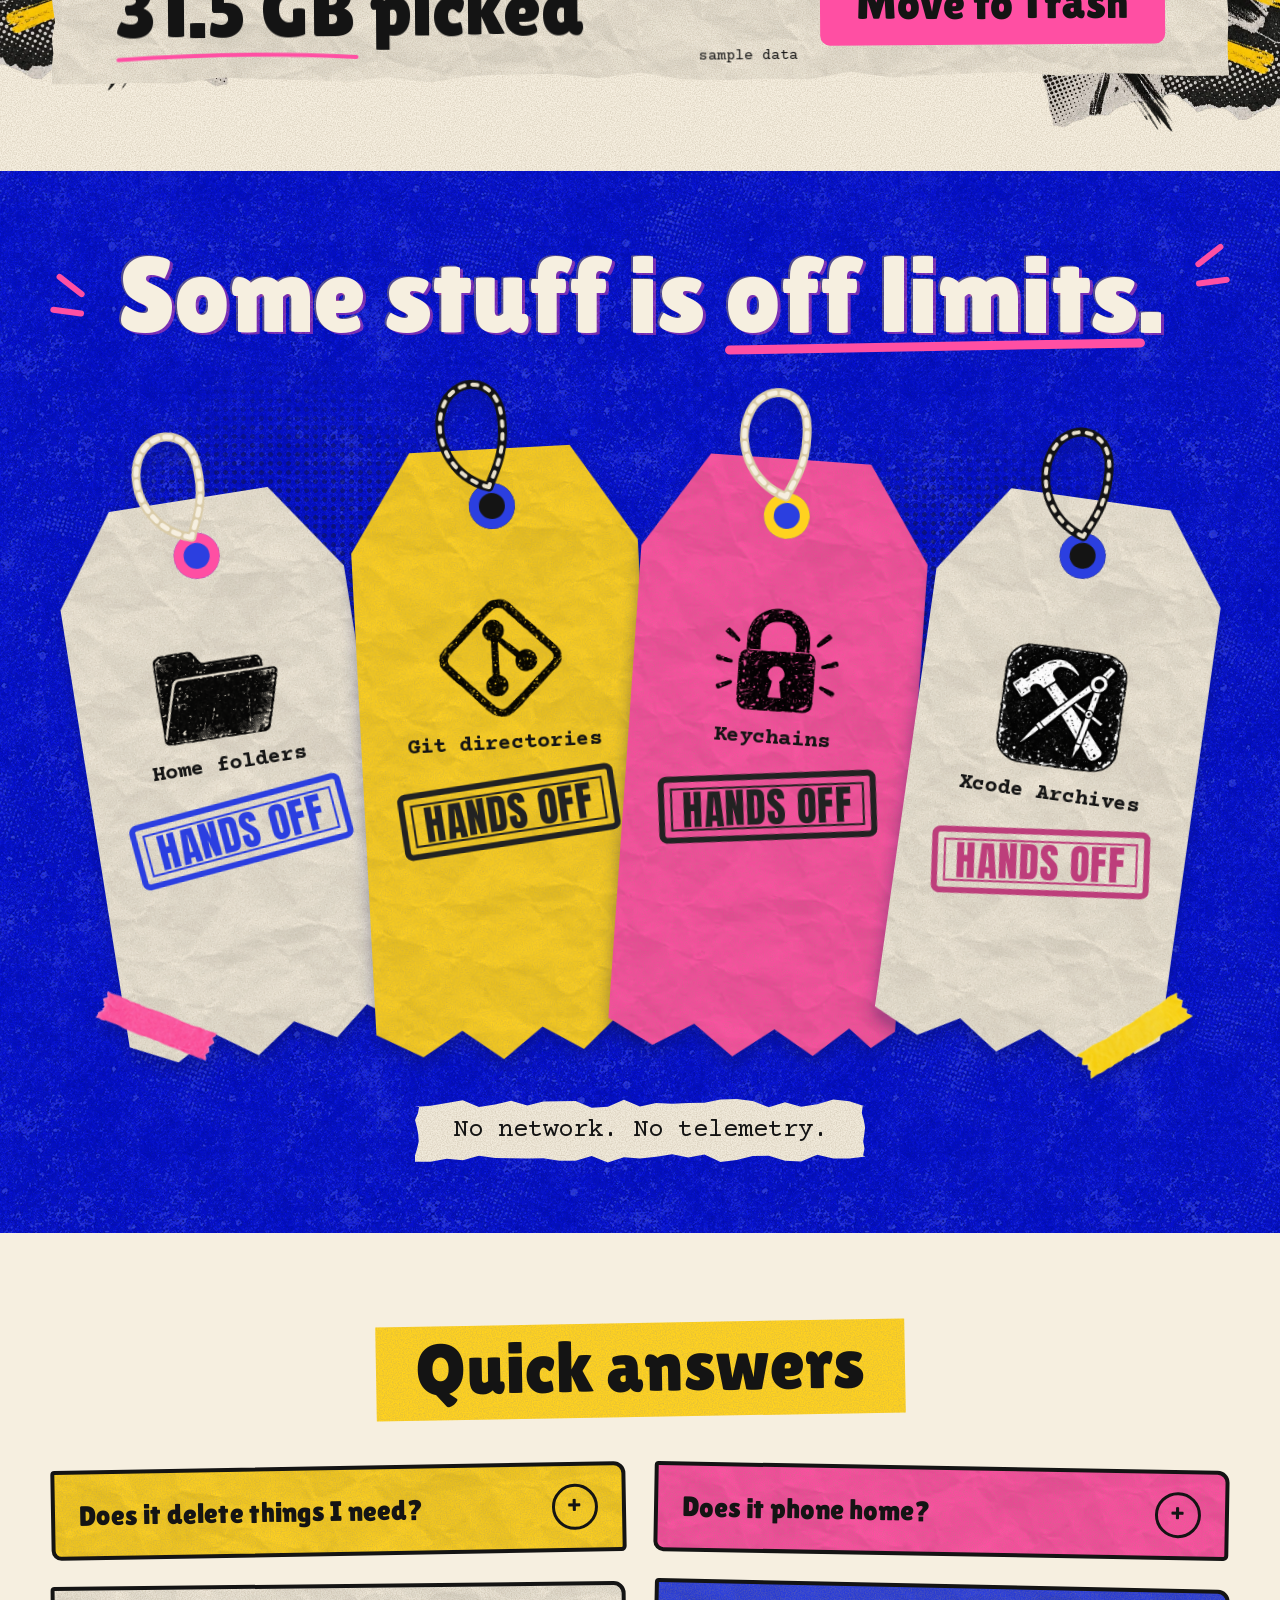
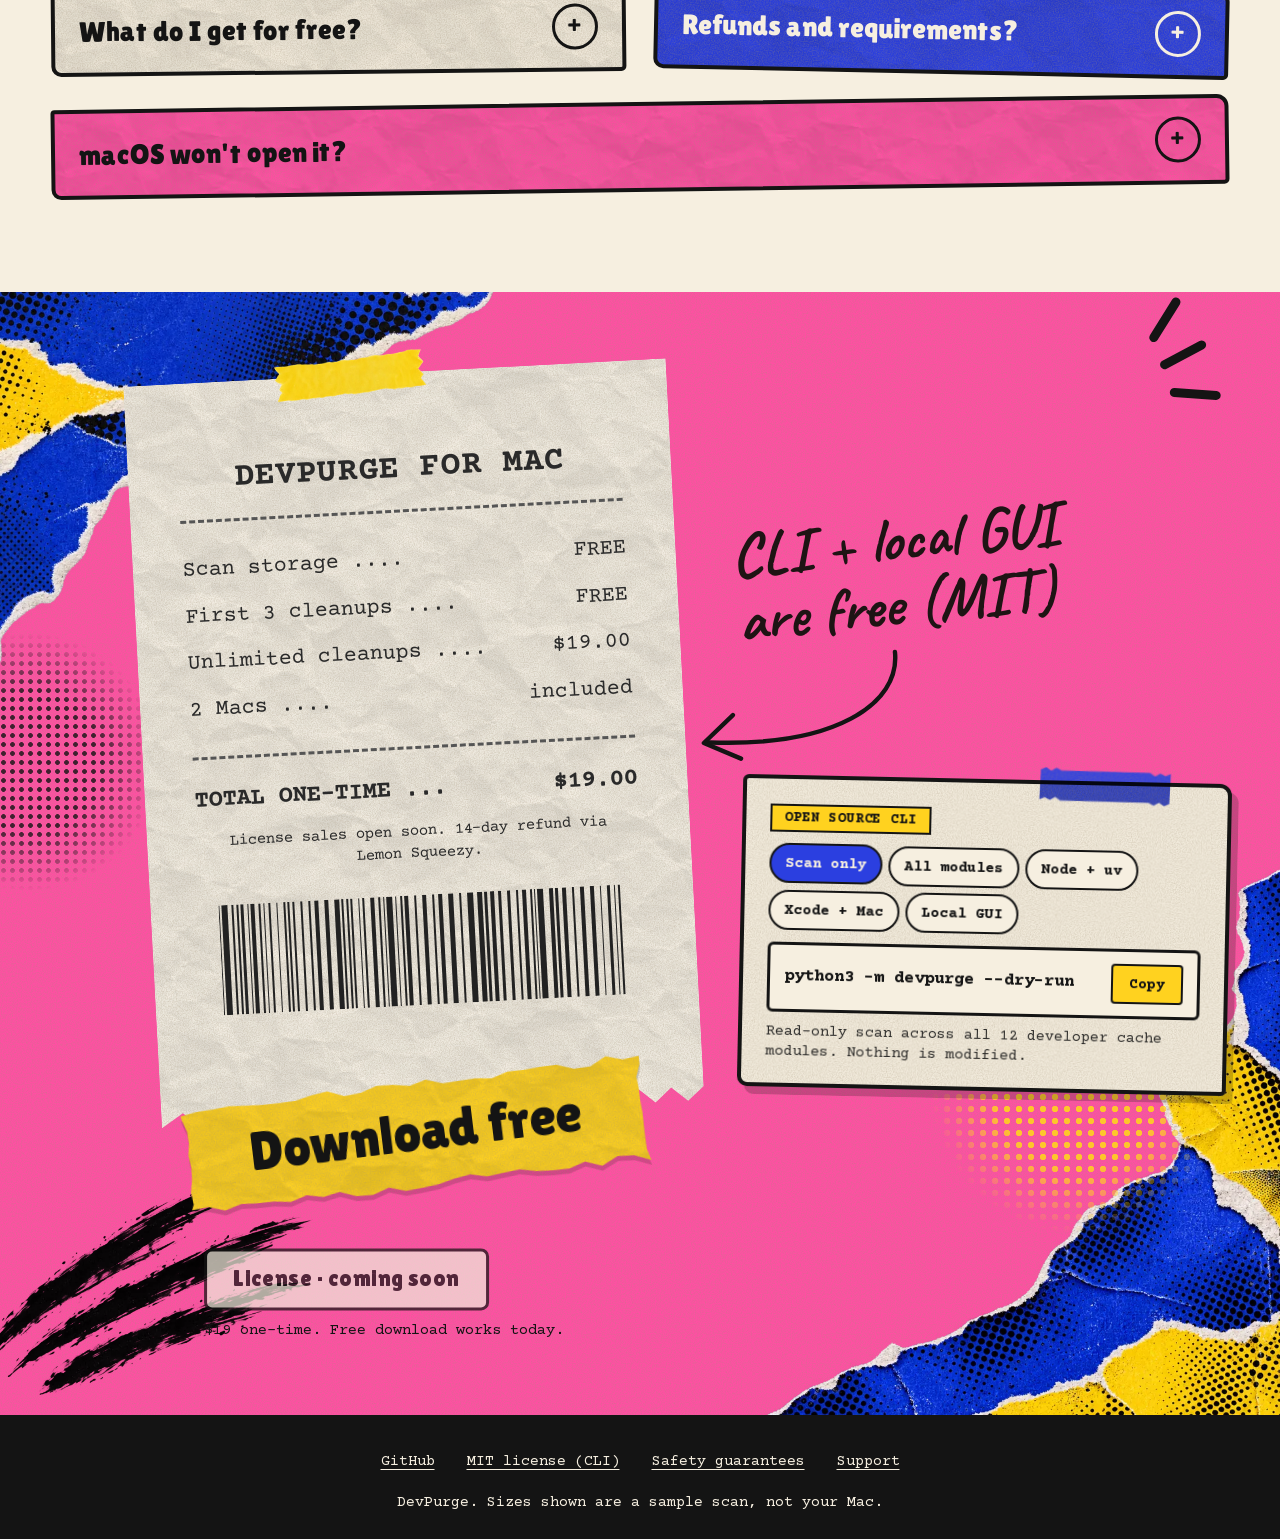
==== commit b0da3280: "Clarify Mac download and add mobile link handoff" ====
--- a/site/index.html
+++ b/site/index.html
@@ -66,7 +66,7 @@
         </button>
       </div>
     </div>
-    <a class="btn btn--pink btn--sm" href="https://github.com/404kidwiz/devpurge-releases/releases/download/v3.3.1/DevPurge-3.3.1.dmg" aria-label="Download free: DevPurge for macOS">Download<span class="nav-free">free</span></a>
+    <a class="btn btn--pink btn--sm" href="https://github.com/404kidwiz/devpurge-releases/releases/download/v3.3.1/DevPurge-3.3.1.dmg" aria-label="Download for Mac">Download<span class="nav-free">for Mac</span></a>
   </nav>
 </header>
 
@@ -102,7 +102,20 @@
     </h1>
     <p class="tagline torn" data-reveal style="--d:480ms;--r:-.6deg"><span>Scan first. Review every path. Nothing leaves your Mac.</span></p>
     <div class="cta-row" data-reveal style="--d:560ms;--r:0deg">
-      <a class="btn btn--pink btn--lg" href="https://github.com/404kidwiz/devpurge-releases/releases/download/v3.3.1/DevPurge-3.3.1.dmg" aria-label="Download free: DevPurge 3.3.1 for macOS">Download free</a>
+      <div class="download-offer">
+        <a class="btn btn--pink btn--lg" data-mac-download href="https://github.com/404kidwiz/devpurge-releases/releases/download/v3.3.1/DevPurge-3.3.1.dmg" aria-describedby="download-terms">Download for Mac</a>
+        <p id="download-terms" class="download-terms"><span>macOS 14+</span> · <span>Unlimited scans</span> · <span>3 free cleanups</span></p>
+        <div class="download-handoff">
+          <p>On your phone? Save the link for your Mac.</p>
+          <button type="button" class="download-copy" data-download-copy hidden>Copy download link <span aria-hidden="true">↗</span></button>
+          <p class="download-status" data-download-status role="status" aria-live="polite" aria-atomic="true"></p>
+          <div data-download-fallback hidden>
+            <label for="download-link">Download link — select and copy:</label>
+            <input id="download-link" type="url" readonly spellcheck="false" autocomplete="off" value="https://github.com/404kidwiz/devpurge-releases/releases/download/v3.3.1/DevPurge-3.3.1.dmg">
+          </div>
+          <noscript><p>Touch and hold “Download for Mac” to copy its link.</p></noscript>
+        </div>
+      </div>
       <!-- LICENSE-SOON-BEGIN: delete this block and uncomment the link below once the Lemon Squeezy store is live -->
       <button type="button" class="btn btn--ghost" disabled aria-disabled="true">License · coming soon</button>
       <!-- LICENSE-SOON-END -->
@@ -156,6 +169,16 @@
       <figcaption>Real DevPurge screens, sample data.</figcaption>
     </figure>
   </div>
+  <details class="demo-guide">
+    <summary>Read the walkthrough — including Put Back</summary>
+    <ol>
+      <li><strong>Scan.</strong> DevPurge lists supported caches and their sizes. Scanning does not remove files.</li>
+      <li><strong>Review.</strong> Select the items you want to clean, then check every path in the review sheet. Leave anything you are unsure about unselected.</li>
+      <li><strong>Trash.</strong> Keep “Move files to Trash” selected and confirm. Check the result for each item; anything skipped stays where it was.</li>
+      <li><strong>Put Back.</strong> Open Trash in Finder, select the item, then choose File → Put Back to restore it to its original location. This applies to items still in Trash, not permanently deleted files.</li>
+    </ol>
+    <p>Files in Trash still use storage until Trash is emptied. Keep them there until you know you no longer need them.</p>
+  </details>
 </section>
 
 <!-- 1d · FIELD TEST: measured run, numbers from launch-test-2026-10-21/marketing -->
--- a/site/styles.css
+++ b/site/styles.css
@@ -1020,6 +1020,11 @@
 .demo__window[data-step="3"] .demo__shot--scan { opacity: 0; }
 .demo__window[data-step="3"] .demo__shot--done { opacity: 1; transform: translateY(-50%); }
 .demo__window figcaption { margin-top: 8px; font-size: 14px; text-align: right; color: var(--ink); }
+.demo-guide { max-width: 900px; margin: 36px auto 0; padding: 18px 22px; border: 2px solid var(--ink); border-radius: 6px; background: var(--card); color: var(--ink); }
+.demo-guide summary { min-height: 44px; padding-block: 10px; cursor: pointer; font-weight: 700; }
+.demo-guide ol { padding-left: 24px; }
+.demo-guide li + li { margin-top: 14px; }
+.demo-guide li, .demo-guide p { font-size: 16px; line-height: 1.6; }
 @media (hover: hover) {
   .demo__step:hover { transform: rotate(-1deg) translateX(4px); }
 }
@@ -1083,6 +1088,23 @@
 .faq__grid > .qa:last-child:nth-child(odd) { grid-column: 1 / -1; }
 /* License button is parked until the store goes live: dimmed but still readable. */
 .btn--ghost:disabled { opacity: .72; cursor: not-allowed; box-shadow: none; transform: none; }
+
+/* Keep the offer, requirements and phone handoff together as one decision. */
+.download-offer { width: 100%; min-width: 0; }
+.download-terms { max-width: 38ch; margin: 14px 0 0; font-size: 16px; line-height: 1.5; }
+.download-terms span { white-space: nowrap; }
+.download-handoff { display: none; margin-top: 16px; padding: 16px; border: 2px dashed var(--ink); background: var(--card); color: var(--ink); border-radius: 5px; }
+.download-handoff p { margin: 0; font-size: 15px; line-height: 1.45; }
+.download-copy { min-height: 44px; margin-top: 6px; padding: 8px 0; border: 0; border-bottom: 3px solid var(--pink); background: transparent; color: inherit; font: 700 16px/1.4 var(--type); cursor: pointer; text-align: left; }
+.download-copy span { margin-left: 8px; }
+.download-handoff .download-status:not(:empty) { margin-top: 10px; }
+[data-download-fallback] { margin-top: 12px; font-size: 15px; }
+#download-link { display: block; box-sizing: border-box; width: 100%; min-height: 44px; margin-top: 6px; padding: 10px; border: 2px solid var(--ink); border-radius: 3px; color: var(--ink); background: var(--paper); font: 400 16px/1.4 var(--type); }
+@media (max-width: 860px), (pointer: coarse) { .download-handoff { display: block; } }
+@media (max-width: 860px) { .nav-free { display: none; } }
+@media (max-width: 560px) {
+  .download-offer > .btn { width: 100%; padding-inline: 12px; text-align: center; font-size: clamp(26px, 7.7vw, 38px); }
+}
 
 /* Phone layout: reserve explicit nav columns instead of wrapping the download
    onto a third row, and keep tap targets full-size after the nav compacts. */
@@ -1114,7 +1136,6 @@
   .cta-row > .btn { width: 100%; text-align: center; }
   .btn--ghost { font-size: 20px; white-space: normal; }
   .never { margin-left: 0; line-height: 1.6; }
-  .hero__art { margin-top: 28px; }
   /* The rotated receipt is narrower than the page; its second action must
      participate in layout rather than extend past the right-hand edge. */
   .receipt-wrap { margin: 0 8px; }
@@ -1136,3 +1157,43 @@
 @media (max-width: 1024px) and (max-height: 500px) {
   .nav-wrap { position: relative; }
 }
+
+/* Mobile is a compact poster: headline and product share the opening row;
+   supporting copy and actions keep the full measure below that composition. */
+@media (max-width: 860px) {
+  .hero { padding-top: 148px; padding-bottom: 40px; }
+  .hero__inner {
+    width: 100%;
+    grid-template-columns: minmax(0, 1.18fr) minmax(0, 1fr);
+    grid-template-rows: auto auto auto auto;
+    column-gap: 12px;
+    align-items: center;
+  }
+  .headline { grid-column: 1; grid-row: 1; position: relative; z-index: 2; font-size: clamp(32px, 10.5vw, 84px); }
+  .hero__art { grid-column: 2; grid-row: 1; height: clamp(190px, 54vw, 420px); min-height: 0; max-height: none; margin: 0; }
+  .hero__art .laptop { width: 106%; max-width: none; right: -2%; bottom: 0; }
+  .hero__art .sticker { top: 4px; right: 2%; width: 94%; padding: 12px 8px 10px; }
+  .hero__art .sticker strong { font-size: clamp(24px, 5.3vw, 42px); line-height: .94; }
+  .hero__art .sticker strong::after { height: 3px; margin-top: 5px; }
+  .hero__art .sticker small { font-size: clamp(10px, 1.7vw, 13px); margin-top: 4px; }
+  .hero__art .sticker .dashes { display: none; }
+  .hero .tagline { grid-column: 1 / -1; grid-row: 2; justify-self: stretch; margin: 20px 0 0; padding: 14px 16px 16px; font-size: clamp(16px, 2.5vw, 20px); }
+  .hero .cta-row { grid-column: 1 / -1; grid-row: 3; margin: 24px 0 0; }
+  .hero .never { grid-column: 1 / -1; grid-row: 4; margin: 18px 0 0; }
+  /* The first-screen composition must not depend on a below-fold reveal. */
+  html.js .hero [data-reveal] { transform: rotate(var(--r, 0deg)); }
+  .hero .burst { top: 128px; left: -76px; width: 230px; height: 230px; opacity: .6; }
+  .hero > .dots--yellow:first-child { --s: 280px !important; top: 132px !important; right: -140px !important; opacity: .45; }
+  .hero > .dots--yellow:nth-child(3), .hero > .dots--pink { display: none; }
+  .hero > .scrap { width: 34vw; right: -6%; bottom: 8px; opacity: .65; }
+  .hero > .scribble { width: 120px; left: -44px; bottom: -22px; opacity: .55; }
+  .hero > .tape--pink { display: none; }
+  .hero > .tape--yellow { width: 100px !important; right: -24px !important; bottom: 14px !important; }
+  /* A paper offcut keeps the black mesh basket legible at phone scale. */
+  html:is([data-palette="blacklight"], [data-palette="ember"]) .hero__art::before {
+    content: ''; position: absolute; right: -6px; bottom: -4px;
+    width: 108%; height: 58%; background: #F6EFE0 var(--grain);
+    transform: rotate(2deg);
+    clip-path: polygon(2% 5%, 17% 0, 37% 4%, 55% 1%, 76% 5%, 98% 0, 100% 29%, 97% 53%, 100% 76%, 96% 100%, 75% 97%, 55% 100%, 34% 96%, 2% 100%, 0 77%, 3% 51%, 0 25%);
+  }
+}
